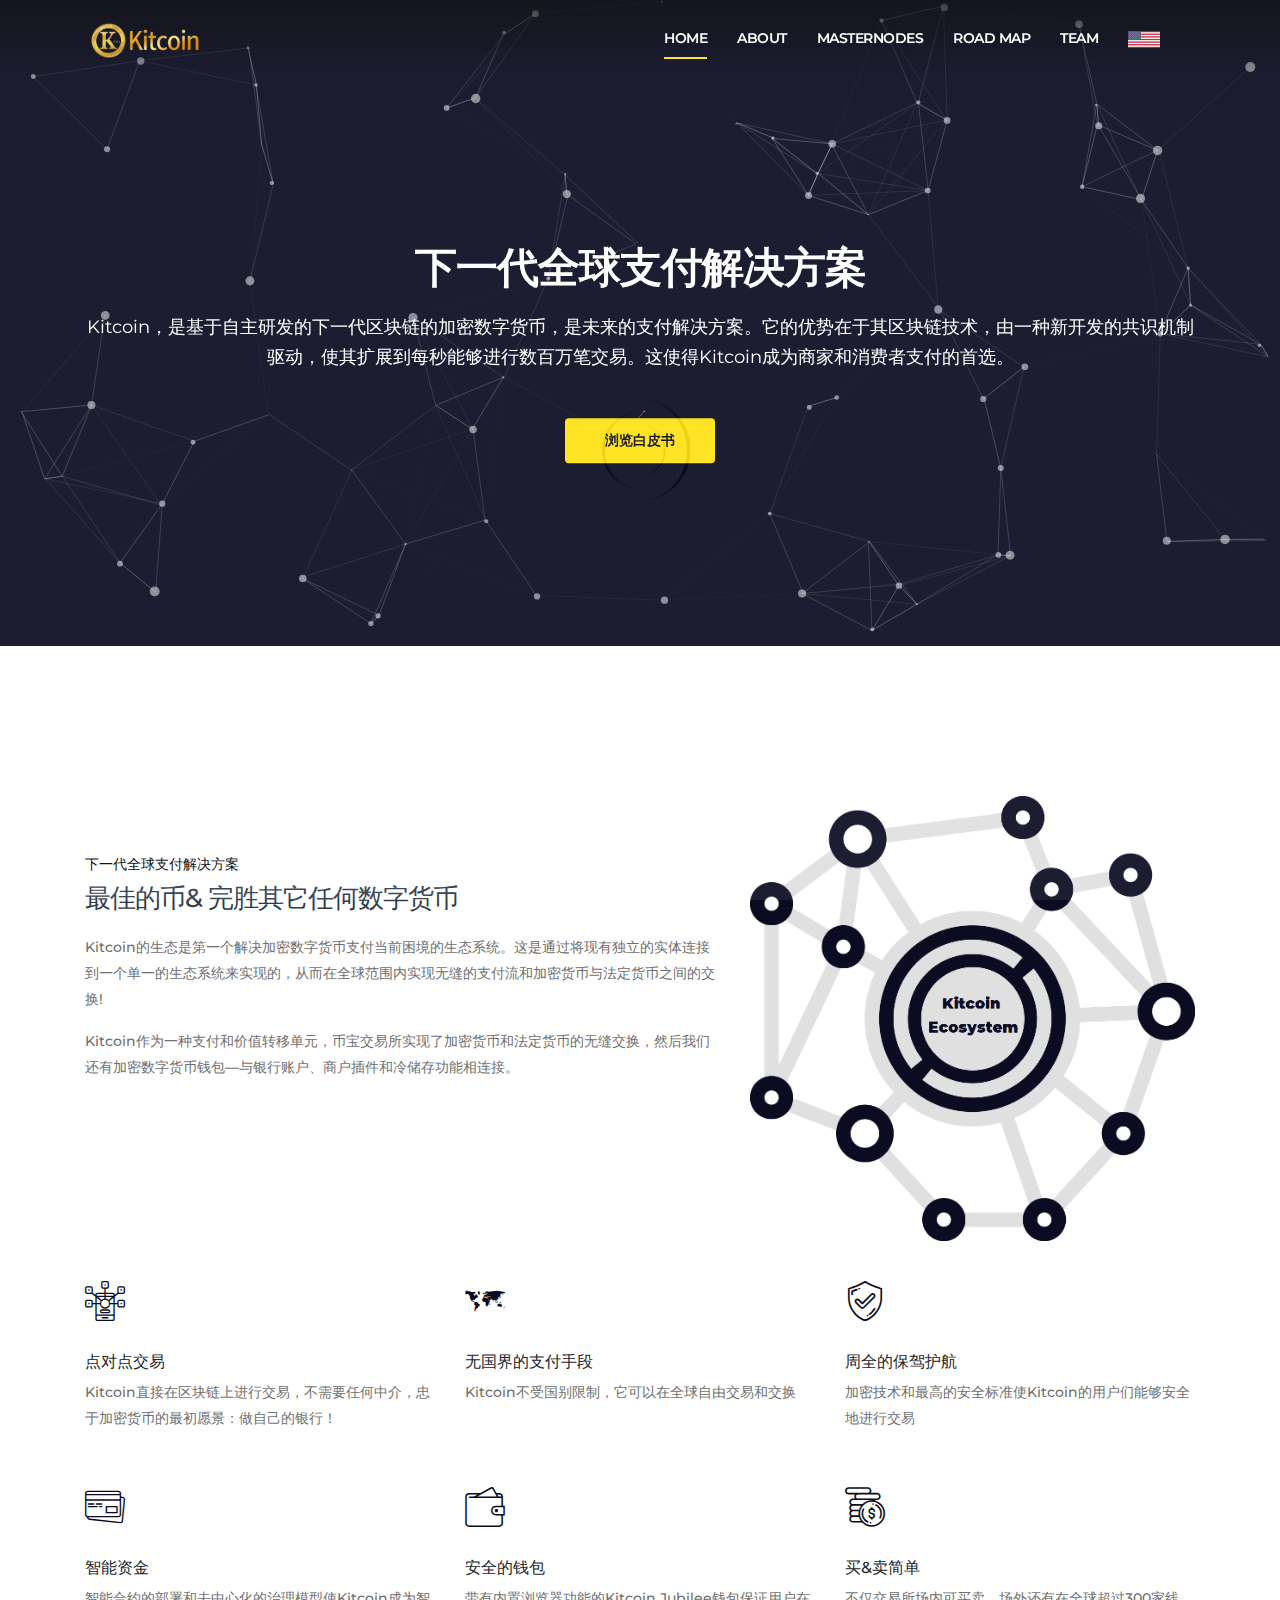
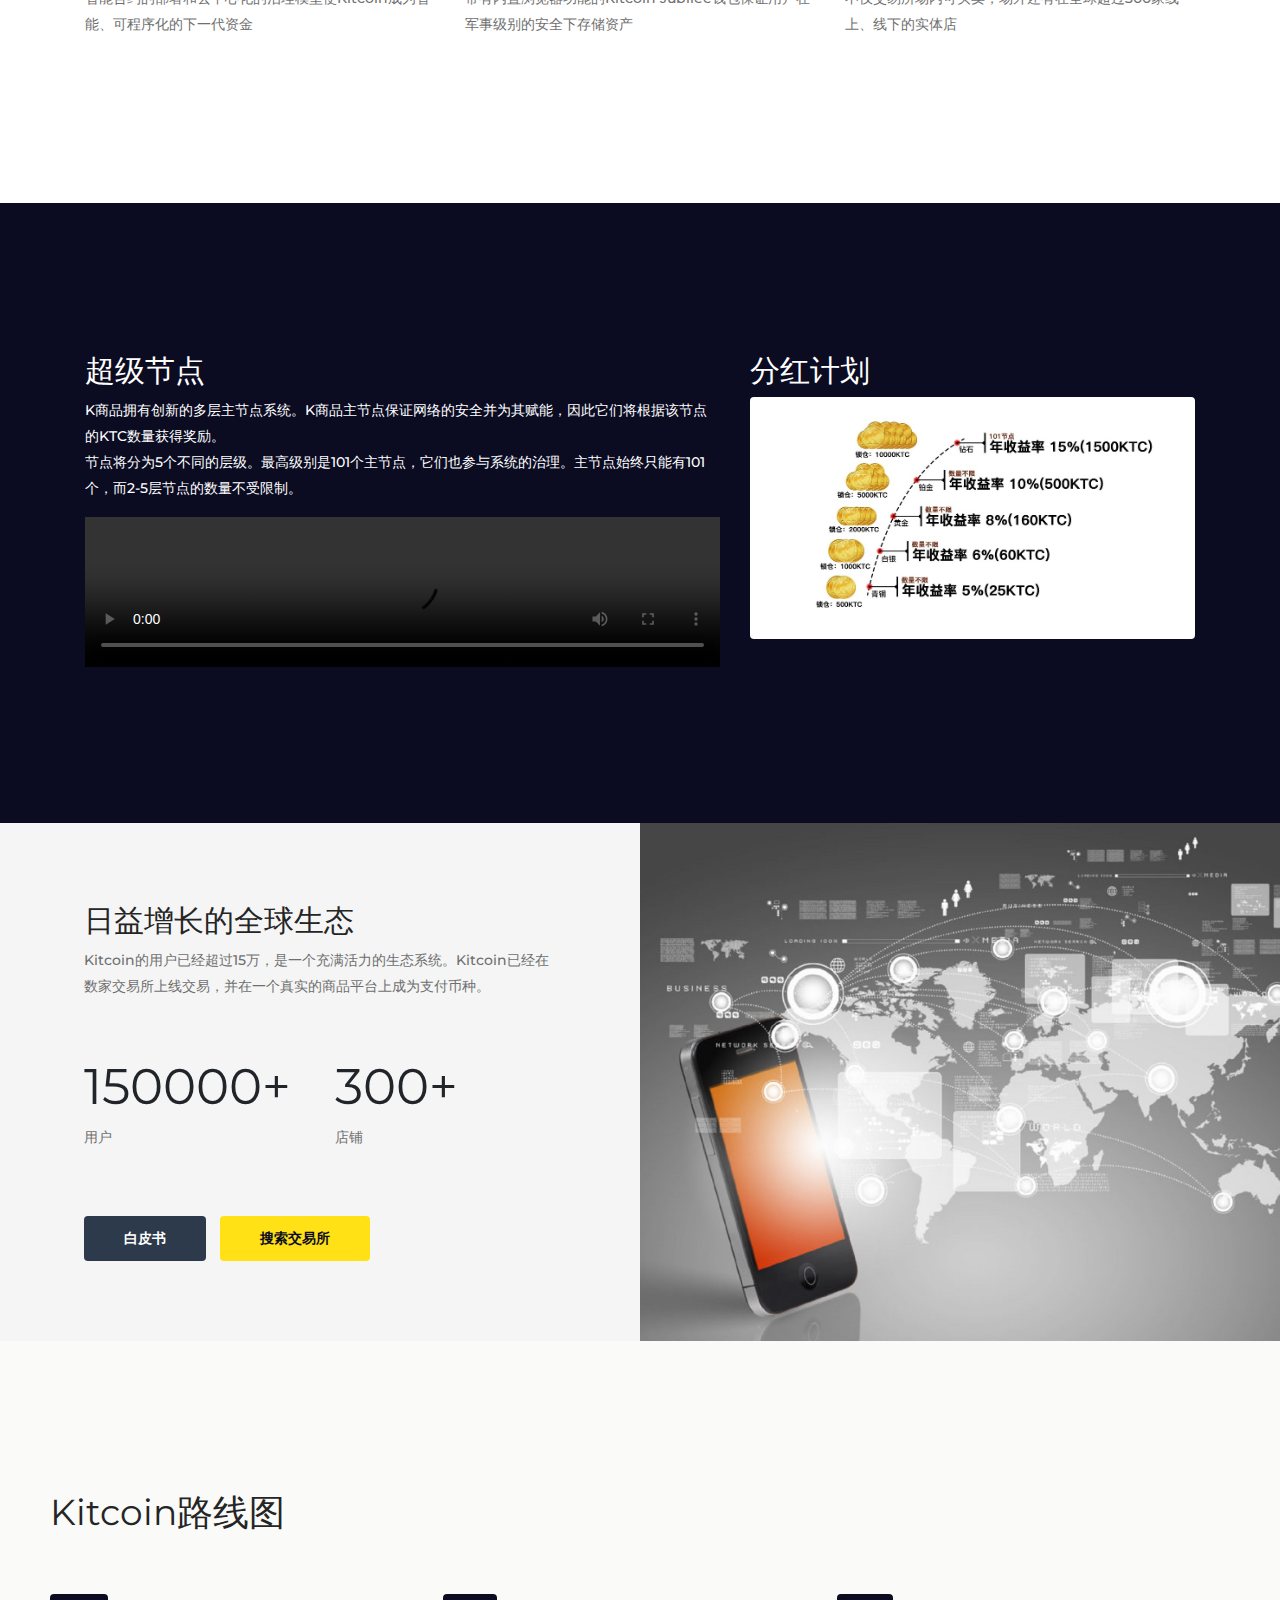
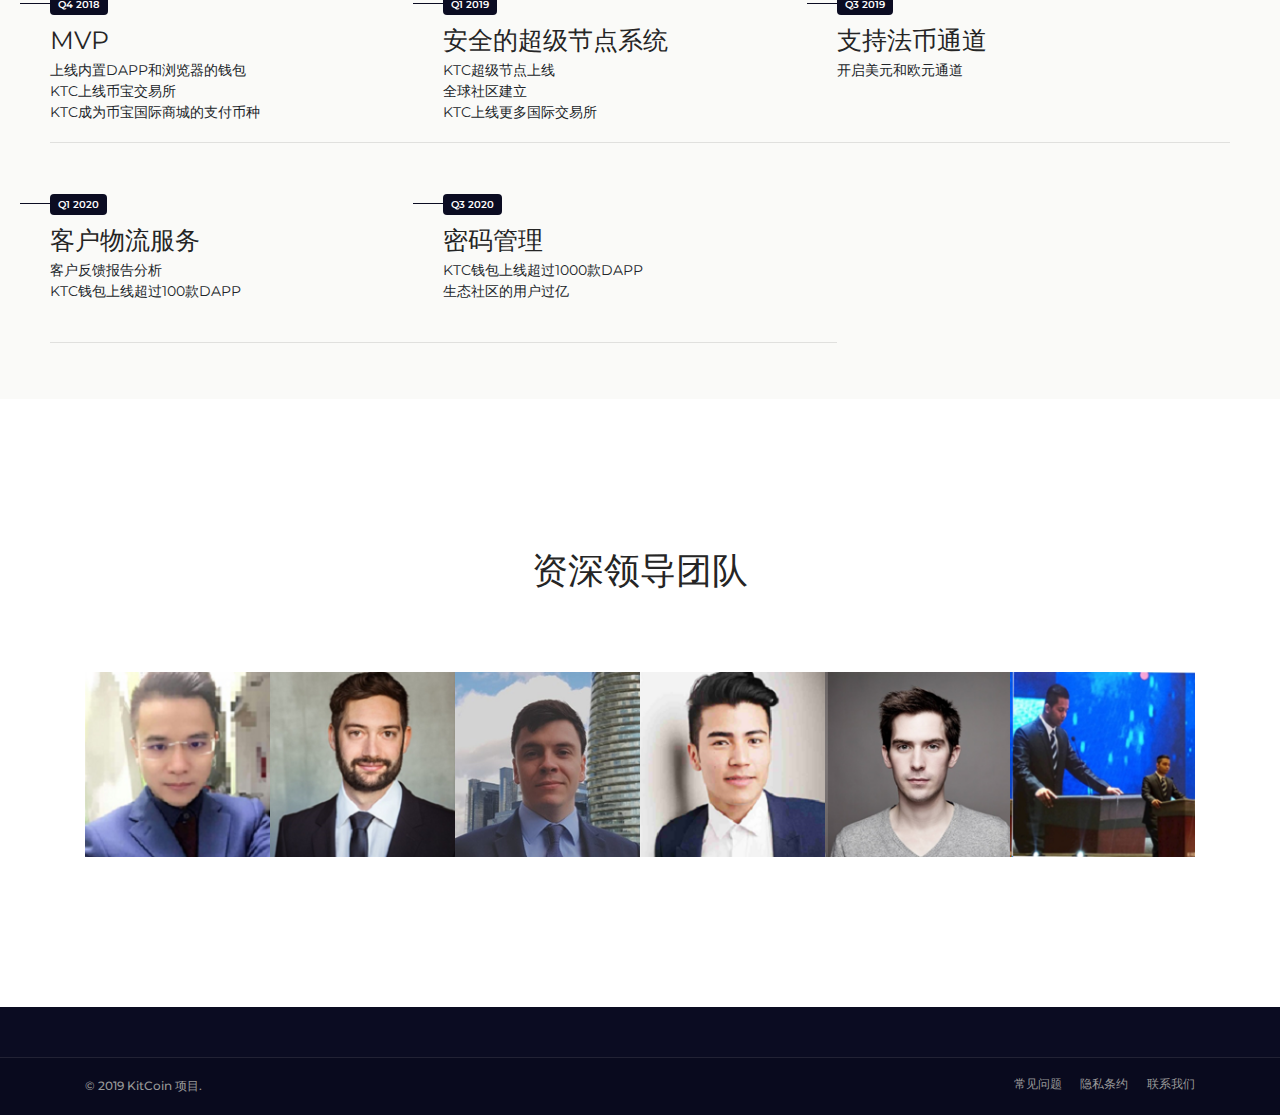
==== index-cn.html @ 28a093d6 "Chinese version" ====
<!DOCTYPE html>
<html lang="en">
<head>
<meta charset="utf-8">
<meta http-equiv="X-UA-Compatible" content="IE=edge">
<meta name="viewport" content="width=device-width, initial-scale=1">
<meta name="description" content="">
<meta name="author" content="M_Adnan">
<title>KitCoin official website</title>

<!-- Bootstrap Core CSS -->
<link href="css/bootstrap.min.css" rel="stylesheet">

<!-- Custom CSS -->
<link href="css/main.css" rel="stylesheet">
<link href="css/style.css" rel="stylesheet">
<link href="css/responsive.css" rel="stylesheet">
<link href="fonts/flaticon.css" rel="stylesheet">
<link href="css/ionicons.min.css" rel="stylesheet">
<link rel="icon" type="image/png" href="favicon.png">
<!-- JavaScripts -->
<script src="js/modernizr.js"></script>

<!-- Online Fonts -->
<link href="https://fonts.googleapis.com/css?family=Merriweather:300,400,700,900|Montserrat:300,400,500,600,700,800" rel="stylesheet">
<link href="https://use.fontawesome.com/releases/v5.0.8/css/all.css" rel="stylesheet">

<!-- HTML5 Shim and Respond.js IE8 support of HTML5 elements and media queries -->
<!-- WARNING: Respond.js doesn't work if you view the page via file:// -->
<!--[if lt IE 9]>
    <script src="https://oss.maxcdn.com/libs/html5shiv/3.7.0/html5shiv.js"></script>
    <script src="https://oss.maxcdn.com/libs/respond.js/1.4.2/respond.min.js"></script>
<![endif]-->

</head>
<body>

<!-- LOADER -->
<div id="loader">
  <div class="position-center-center">
    <div class="ldr"></div>
  </div>
</div>

<!-- Wrap -->
<div id="wrap"> 
  
  <!-- header -->
  <header class="sticky">
    <div class="container"> 
      
      <!-- Logo -->
      <div class="logo"> <a href="index.html"><img class="img-responsive" src="images/logo2.png" alt="" ></a> </div>
      <nav class="navbar ownmenu navbar-expand-lg">
        <button class="navbar-toggler collapsed" type="button" data-toggle="collapse" data-target="#navbarNav" aria-controls="navbarNav" aria-expanded="false" aria-label="Toggle navigation"> <span class="navbar-toggler-icon"></span> </button>
        <div class="collapse navbar-collapse" id="navbarNav">
          <ul class="nav">
            <li class="scroll active"><a href="#hme">Home</a></li>
            <li class="scroll"> <a href="#about">About </a> </li>
            <li class="scroll"> <a href="#masternodes">Masternodes</a> </li>
            <li class="scroll"> <a href="#roadmap">Road Map</a> </li>
            <li class="scroll"> <a href="#team">Team</a> </li>
            <li class="scroll"> <a href="./index.html"><img src="images/usa-flag.png" /></a> </li>
            <!--<li class="scroll"> <a href="#contact">Contact</a> </li>-->
          </ul>
        </div>
      </nav>
    </div>
    <div class="clearfix"></div>
  </header>
  
  <!-- HOME MAIN  -->
  <section class="simple-head" data-stellar-background-ratio="0.5" id="hme"> 
    <!-- Particles -->
    <div id="particles-js"></div>
    <div class="position-center-center">
      <div class="container text-center">
        <h1>下一代全球支付解决方案</h1>
        <p>Kitcoin，是基于自主研发的下一代区块链的加密数字货币，是未来的支付解决方案。它的优势在于其区块链技术，由一种新开发的共识机制驱动，使其扩展到每秒能够进行数百万笔交易。这使得Kitcoin成为商家和消费者支付的首选。</p>
        <!--a href="#." class="btn">Join Us</a--><a target="_blank" href="uploads/kitcoin_ecosystem_whitepaper.pdf" class="btn btn-inverse">浏览白皮书</a> </div>
    </div>
  </section>
  
  <!-- Content -->
  <div id="content"> 
    
    <!-- Why Choose Us -->
    <section class="why-choose padding-top-150 padding-bottom-150" id="about">
      <div class="container"> 
        
        <!-- Why Choose Us  ROW-->
        <div class="row">
          <div class="col-md-7 margin-top-60"> 
            
            <!-- Tittle -->
            <div class="heading margin-bottom-20">
              <h6 class="margin-bottom-10">下一代全球支付解决方案</h6>
              <h4>最佳的币& 完胜其它任何数字货币</h4>
            </div>
            <p>Kitcoin的生态是第一个解决加密数字货币支付当前困境的生态系统。这是通过将现有独立的实体连接到一个单一的生态系统来实现的，从而在全球范围内实现无缝的支付流和加密货币与法定货币之间的交换! </p>
            <p>Kitcoin作为一种支付和价值转移单元，币宝交易所实现了加密货币和法定货币的无缝交换，然后我们还有加密数字货币钱包—与银行账户、商户插件和冷储存功能相连接。</p>              
            <!--<span>How it works</span></a>--> </div>
          
          <!-- Image -->
          <div class="col-md-5 text-right"> <img src="images/chain-img.png" alt="Why Choose Us Image" > </div>
        </div>
        
        <!-- Services ROW -->
        <div class="row"> 
          
          <!-- Services -->
          <div class="col-md-4">
            <div class="ib-icon"> <i class="flaticon-smartphone"></i> </div>
            <div class="ib-info">
              <h4 class="h6">点对点交易</h4>
              <p>Kitcoin直接在区块链上进行交易，不需要任何中介，忠于加密货币的最初愿景：做自己的银行！</p>
            </div>
          </div>
          
          <!-- Services -->
          <div class="col-md-4">
            <div class="ib-icon"> <i class="flaticon-flat-world-map"></i> </div>
            <div class="ib-info">
              <h4 class="h6">无国界的支付手段</h4>
              <p>Kitcoin不受国别限制，它可以在全球自由交易和交换</p>
            </div>
          </div>
          
          <!-- Services -->
          <div class="col-md-4">
            <div class="ib-icon"> <i class="flaticon-secure-shield"></i> </div>
            <div class="ib-info">
              <h4 class="h6">周全的保驾护航</h4>
              <p>加密技术和最高的安全标准使Kitcoin的用户们能够安全地进行交易</p>
            </div>
          </div>
          
          <!-- Services -->
          <div class="col-md-4">
            <div class="ib-icon"> <i class="flaticon-credit-card"></i> </div>
            <div class="ib-info">
              <h4 class="h6">智能资金</h4>
              <p>智能合约的部署和去中心化的治理模型使Kitcoin成为智能、可程序化的下一代资金</p>
            </div>
          </div>
          
          <!-- Services -->
          <div class="col-md-4">
            <div class="ib-icon"> <i class="flaticon-wallet"></i> </div>
            <div class="ib-info">
              <h4 class="h6">安全的钱包</h4>
              <p>带有内置浏览器功能的Kitcoin Jubilee钱包保证用户在军事级别的安全下存储资产</p>
            </div>
          </div>
          
          <!-- Services -->
          <div class="col-md-4">
            <div class="ib-icon"> <i class="flaticon-money"></i> </div>
            <div class="ib-info">
              <h4 class="h6">买&卖简单</h4>
              <p>不仅交易所场内可买卖，场外还有在全球超过300家线上、线下的实体店</p>
            </div>
          </div>
        </div>
      </div>
    </section>
    
    <!-- Token Distribution -->
    <section class="distri drk padding-top-150 padding-bottom-150 " id="masternodes">
      <div class="container">
        <div class="row"> 
          
          <!-- Token  -->
          <div class="col-lg-7">
            <h3>超级节点</h3>
            <p>K商品拥有创新的多层主节点系统。K商品主节点保证网络的安全并为其赋能，因此它们将根据该节点的KTC数量获得奖励。<br>
节点将分为5个不同的层级。最高级别是101个主节点，它们也参与系统的治理。主节点始终只能有101个，而2-5层节点的数量不受限制。
</p>
            <video  controls style="width: 100%; max-height: 100%">
				<source src="uploads/masternode-explainer.mp4" type="video/mp4">
			</video>

            
          </div>
          
          <!-- Total Distribution -->
          <div class="col-lg-5">
			<h3>分红计划</h3>
            <div style="border-radius: 4px; padding: 20px; background-color: white;"> 
              
				<img src="images/masternode-tiers-cn.jpg" />
            </div>
          </div>
        </div>
      </div>
    </section>
    
    <!-- ABOUT -->
    <section class="about light-bg"> 
      <!-- Right Background -->
      <div class="main-page-section half_left_layout">
        <div class="main-half-layout half_right_layout"> </div>
        
        <!-- Left Content -->
        <div class="main-half-layout-container half_right_layout">
          <div class="about-us-con">
            <h3>日益增长的全球生态</h3>
            <p>Kitcoin的用户已经超过15万，是一个充满活力的生态系统。Kitcoin已经在数家交易所上线交易，并在一个真实的商品平台上成为支付币种。 </p>
            <ul class="count-info row">
              <li class="col"> <span class="counter">150000</span><span>+</span>
                <p>用户</p>
              </li>
              <li class="col"> <span class="counter">300</span><span>+</span>
                <p>店铺</p>
              </li>
            </ul>
            <a href="uploads/kitcoin_ecosystem_whitepaper.pdf" target="_blank" class="btn">白皮书</a> <a href="https://bibo.gold/" target="_blank" class="btn btn-inverse">搜索交易所</a> </div>
        </div>
      </div>
    </section>
    
    <!-- Road Map -->
    <section class="road-map padding-top-150 " id="roadmap">
      <div class="container-fluid">
        <h2>Kitcoin路线图</h2>
        
        <!-- Road List -->
        <ul class="edu-list margin-top-50">
          <li> <span>Q4 2018</span>
            <h5>MVP</h5>
            上线内置DAPP和浏览器的钱包<br>
            KTC上线币宝交易所<br>
            KTC成为币宝国际商城的支付币种<br>
          </li>
          <li> <span>Q1 2019</span>
            <h5>安全的超级节点系统</h5>
            KTC超级节点上线<br>
            全球社区建立<br>
            KTC上线更多国际交易所
          </li>
          <li> <span>Q3 2019</span>
            <h5>支持法币通道</h5>
            开启美元和欧元通道<br>
          </li>
          <li> <span>Q1 2020</span>
            <h5>客户物流服务</h5>
            客户反馈报告分析<br>
            KTC钱包上线超过100款DAPP
          </li>
          <li> <span>Q3 2020</span>
            <h5>密码管理</h5>
            KTC钱包上线超过1000款DAPP<br>
            生态社区的用户过亿<br>
          </li>
        </ul>
      </div>
    </section>
    
    <!-- Team Members -->
    <section class="team style-2 padding-top-150 padding-bottom-150" id="team">
      <div class="container">
        <div class="heading text-center">
          <h2>资深领导团队</h2>
        </div>
        <ul class="team-small">
          <li><img  src="images/team/wang.png" alt=""><a class="hover" href="#.">王立清<br>全球CEO</a></li>
          <li><img  src="images/team/martin.png" alt=""><a class="hover" href="#.">Martin Bettzüge<br>首席技术官CTO</a></li>
          <li><img  src="images/team/thomas.png" alt=""><a class="hover" href="#.">Thomas Lampert<br>首席营销官CMO</a></li>
          <li><img  src="images/team/ahmed.png" alt=""><a class="hover" href="#.">Ahmed Kabir<br>首席系统架构师</a></li>
          <li><img  src="images/team/tobias.png" alt=""><a class="hover" href="#.">Tobias Wendt<br>首席开发人员</a></li>
          <li><img  src="images/team/ridoy.png" alt=""><a class="hover" href="#.">M.H. Ridoy<br>业务发展主管</a></li>
        </ul>
      </div>
    </section>
    
    <!-- Join our community -->
    <!--section class="community-sec padding-top-150 padding-bottom-150">
      <div class="container">
        <div class="row">
          <div class="col">
            <div class="sm-intro">
              <h2>Join our community</h2>
              <ul class="socials">
                <li><a href="#."><i class="fab fa-facebook-f"></i></a></li>
                <li><a href="#."><i class="fab fa-twitter"></i></a></li>
                <li><a href="#."><i class="fab fa-github"></i></a></li>
                <li><a href="#."><i class="fab fa-telegram"></i></a></li>
                <li><a href="#."><i class="fab fa-gitter"></i></a></li>
                <li><a href="#."><i class="fab fa-instagram"></i></a></li>
                <li><a href="#."><i class="fab fa-linkedin"></i></a></li>
                <li><a href="#."><i class="fab fa-youtube"></i></a></li>
              </ul>
            </div>
          </div>
          <div class="col">
            <div class="news-letter">
              <h2>Subscribe to our newsletter</h2>
              <form>
                <input type="email" placeholder="Enter your email address" required>
                <button type="submit">SEND</button>
              </form>
            </div>
          </div>
        </div>
      </div>
    </section-->
  </div>
  
  <!-- Footer -->
  <footer id="contact">
    <div class="container">
      <!--div class="parthner">
        <h6>Partnered with Innovative Globally</h6>
        <ul>
          <li><a href="#."><img src="images/c-mg-1.png" alt=""></a></li>
          <li><a href="#."><img src="images/c-mg-2.png" alt=""></a></li>
          <li><a href="#."><img src="images/c-mg-3.png" alt=""></a></li>
          <li><a href="#."><img src="images/c-mg-1.png" alt=""></a></li>
          <li><a href="#."><img src="images/c-mg-2.png" alt=""></a></li>
          <li><a href="#."><img src="images/c-mg-3.png" alt=""></a></li>
          <li><a href="#."><img src="images/c-mg-1.png" alt=""></a></li>
          <li><a href="#."><img src="images/c-mg-2.png" alt=""></a></li>
        </ul>
      </div-->
    </div>
    
    <!-- Rights -->
    <div class="rights">
      <div class="container">
        <div class="row">
          <div class="col-md-6">
            <p>© 2019 KitCoin 项目.</p>
          </div>
          <div class="col-md-6 text-right"> <a href="#.">常见问题 </a> <a href="#.">隐私条约</a> <a href="#.">联系我们</a> </div>
        </div>
      </div>
    </div>
  </footer>
</div>

<!-- GO TO TOP --> 
	<a href="#" class="cd-top"><i class="ion-chevron-up"></i></a> 
<!-- GO TO TOP End --> 

<!-- Script --> 
<script src="js/jquery-1.11.3.min.js"></script> 
<script src="js/bootstrap.min.js"></script> 
<script src="js/particles.min.js"></script> 
<script src="js/jquery.counterup.min.js"></script> 
<script src="js/jquery.sticky.js"></script> 
<script src="js/jquery.magnific-popup.min.js"></script> 
<script src="js/main.js"></script>
</body>
</html>
---- css/main.css ----
/*=======================================================
			Page Loader
========================================================*/
#loader {
	position: fixed;
	top: 0;
	left: 0;
	height: 100%;
	width: 100%;
	background: rgba(255,255,255,1);
	z-index: 100000000;
	opacity: 1;
	overflow: hidden;
	text-align: center;
}
#loader {
	background-color: #fff;
}
.home-slider #loader {
	z-index: 9999;
	background: #fff;
}
div.ldr {
	width: 8vmax;
	height: 8vmax;
	border-right: 4px solid #0b0c22;
	border-radius: 100%;
	-webkit-animation: spinRight 800ms linear infinite;
	animation: spinRight 800ms linear infinite;
}
div.ldr:before, div.ldr:after {
	content: '';
	width: 6vmax;
	height: 6vmax;
	display: block;
	position: absolute;
	top: calc(50% - 3vmax);
	left: calc(50% - 3vmax);
	border-left: 3px solid #0b0c22;
	border-radius: 100%;
	-webkit-animation: spinLeft 800ms linear infinite;
	animation: spinLeft 800ms linear infinite;
}
div.ldr:after {
	width: 4vmax;
	height: 4vmax;
	top: calc(50% - 2vmax);
	left: calc(50% - 2vmax);
	border: 0;
	border-right: 2px solid #0b0c22;
	-webkit-animation: none;
	animation: none;
}
 @-webkit-keyframes spinLeft {
 from {
 -webkit-transform: rotate(0deg);
 transform: rotate(0deg);
}
to {
	-webkit-transform: rotate(720deg);
	transform: rotate(720deg);
}
}
 @keyframes spinLeft {
 from {
 -webkit-transform: rotate(0deg);
 transform: rotate(0deg);
}
to {
	-webkit-transform: rotate(720deg);
	transform: rotate(720deg);
}
}
@-webkit-keyframes spinRight {
 from {
 -webkit-transform: rotate(360deg);
 transform: rotate(360deg);
}
to {
	-webkit-transform: rotate(0deg);
	transform: rotate(0deg);
}
}
@keyframes spinRight {
 from {
 -webkit-transform: rotate(360deg);
 transform: rotate(360deg);
}
to {
	-webkit-transform: rotate(0deg);
	transform: rotate(0deg);
}
}
.hom-slie {
	position: absolute !important;
}
#preloader6 {
	position: relative;
	width: 42px;
	height: 42px;
	animation: preloader_6 5s infinite linear;
}
#preloader6 span {
	width: 20px;
	height: 20px;
	position: absolute;
	background: red;
	display: block;
	animation: preloader_6_span 1s infinite linear;
}
#preloader6 span:nth-child(1) {
	background: #5a65d1;
}
#preloader6 span:nth-child(2) {
	left: 22px;
	background: #5a65d1;
	animation-delay: .2s;
}
#preloader6 span:nth-child(3) {
	top: 22px;
	background: #5a65d1;
	animation-delay: .4s;
}
#preloader6 span:nth-child(4) {
	top: 22px;
	left: 22px;
	background: #5a65d1;
	animation-delay: .6s;
}
@keyframes preloader_6_span {
 0% {
transform:scale(1);
}
 50% {
transform:scale(0.5);
}
 100% {
transform:scale(1);
}
}
.ownmenu {
	padding: 0;
	margin: 0;
	list-style: none;
}
.ownmenu li {
	display: inline-block;
	float: left;
}
.ownmenu a {
	-o-transition: all .3s linear;
	-webkit-transition: all .3s linear;
	-moz-transition: all .3s linear;
	transition: all .3s linear;
	outline: none;
	z-index: 10;
}
.ownmenu li {
}
.ownmenu .nav ul.dropdown, .ownmenu .nav ul.dropdown li ul.dropdown {
	list-style: none;
	margin: 0;
	padding: 0;
	display: none;
	position: absolute;
	z-index: 99;
	padding-left: 0px;
	width: 250px;
	background: none;
	padding: 20px 35px;
}
.ownmenu .nav ul.dropdown li ul.dropdown {
	left: 100%;
	top: inherit;
	background: #272727;
}
header .ownmenu .nav .dropdown-menu .indicator {
	display: block;
	left: 0px;
	margin-left: 0px;
}
.ownmenu .dropdown-menu li {
	clear: both;
	width: 100%;
	text-align: left;
}
.ownmenu .nav .dropdown-menu li a {
	width: 100%;
	padding: 12px 24px 12px;
	display: inline-block;
	float: left;
	clear: both;
	text-decoration: none;
	color: #999;
	box-sizing: border-box;
	-moz-box-sizing: border-box;
	-webkit-box-sizing: border-box;
}
.ownmenu .dropdown-menu li ul.dropdown.left {
	left: auto;
	right: 100%;
}
.ownmenu .indicator {
	position: relative;
	right: 5px;
	font-size: 14px;
	float: right;
	display: none;
}
.ownmenu ul li .indicator {
	font-size: 12px;
	top: 1px;
	left: 10px;
}
.ownmenu > li > .megamenu {
	top: 54px;
}
.ownmenu > li > .megamenu {
	position: absolute;
	display: none;
	background: #fff;
	width: 25%;
	font-size: 12px;
	color: #999;
	z-index: 99;
	padding: 0 0px;
	-webkit-box-sizing: border-box;
	-moz-box-sizing: border-box;
	box-sizing: border-box;
}
.ownmenu li > .megamenu ul {
	margin: 0px;
	float: left;
	padding: 0;
	display: block;
	position: relative;
	width: 100%;
}
.ownmenu li > .megamenu ul li {
	width: 100%;
	padding: 0px;
}
.ownmenu li > .megamenu ul li.title {
	margin: 0 0 8px;
	padding: 0 0 5px;
	font-size: 14px;
	border-bottom: solid 1px #666;
}
.ownmenu li > .megamenu h5 {
	width: 100%;
	margin: 0;
	padding: 0;
}
.ownmenu li > .megamenu a {
	color: #999;
	text-decoration: none;
	font-size: 12px;
	-webkit-transition: color 0.3s linear;
	-moz-transition: color 0.3s linear;
	-o-transition: color 0.3s linear;
	transition: color 0.3s linear;
}
.ownmenu li > .megamenu a:hover {
	color: #dedede;
}
.ownmenu .megamenu img {
	width: 100%;
	-webkit-transition: border 0.3s linear;
	-moz-transition: border 0.3s linear;
	-o-transition: border 0.3s linear;
	transition: border 0.3s linear;
}
.ownmenu > li.fix-sub > .megamenu, .ownmenu > li.fix-sub > .megamenu.half-width, .ownmenu > li.fix-sub > .dropdown {
}
.ownmenu > li > .megamenu.half-width {
	width: 50%;
}
.ownmenu > li > .megamenu.full-width {
	width: 100%;
	left: 0;
	text-align: left;
}
.ownmenu li > .megamenu form {
	width: 100%;
}
.ownmenu li > .megamenu form input[type="text"], .ownmenu li > .megamenu form textarea {
	padding: 5px;
	color: #999;
	background: #444;
	font-size: 14px;
	border: solid 1px transparent;
	outline: none;
	-webkit-box-sizing: border-box;
	-moz-box-sizing: border-box;
	box-sizing: border-box;
	-webkit-transition: border 0.3s linear;
	-moz-transition: border 0.3s linear;
	-o-transition: border 0.3s linear;
	transition: border 0.3s linear;
}
.ownmenu li > .megamenu form input[type="text"]:focus, .ownmenu li > .megamenu form textarea:focus {
	border-color: #e0e0e0;
}
.ownmenu li > .megamenu form input[type="text"] {
	width: 100%;
	margin-top: 10px;
}
.ownmenu li > .megamenu form textarea {
	width: 100%;
	margin-top: 10px;
}
.ownmenu li > .megamenu form input[type="submit"] {
	width: 25%;
	float: right;
	height: 30px;
	margin-top: 10px;
	border: none;
	cursor: pointer;
	background: #444;
	color: #777;
	-webkit-transition: background 0.3s linear;
	-moz-transition: background 0.3s linear;
	-o-transition: background 0.3s linear;
	transition: background 0.3s linear;
}
.ownmenu li > .megamenu form input[type="submit"]:hover {
	background: #e0e0e0;
	color: #555;
}
.megamenu .row {
}
.ownmenu > li.right {
	float: right;
}
.ownmenu > li.right > .megamenu, .ownmenu > li.right > .megamenu.half-width, .ownmenu > li.right > .dropdown {
	right: 0;
}
.ownmenu > li.jsright {
	float: right;
}
.ownmenu > li.jsright.last > .megamenu, .ownmenu > li.jsright.last > .megamenu.half-width, .ownmenu > li.jsright.last > .dropdown {
	right: 0;
}
.ownmenu > li > a > i {
	line-height: 23px !important;
	margin-right: 6px;
	font-size: 18px;
	float: left;
}
.ownmenu > li.showhide {
	display: none;
	width: 100%;
	height: 50px;
	cursor: pointer;
	color: #999;
}
.ownmenu > li.showhide span.title {
	margin: 15px 0 0 25px;
	float: left;
}
.ownmenu > li.showhide span.icon {
	margin: 17px 20px;
	float: right;
}
.ownmenu > li.showhide .icon em {
	margin-bottom: 3px;
	display: block;
	width: 20px;
	height: 2px;
	background: #999;
}
@media (max-width:767px) {
.ownmenu > li {
	display: block;
	width: 100%;
	box-sizing: border-box;
	-moz-box-sizing: border-box;
	-webkit-box-sizing: border-box;
}
.ownmenu > li > a {
	padding: 15px 25px;
}
.ownmenu a {
	width: 100%;
	box-sizing: border-box;
	-moz-box-sizing: border-box;
	-webkit-box-sizing: border-box;
}
.ownmenu ul.dropdown, .ownmenu ul.dropdown li ul.dropdown {
	width: 100% !important;
	left: 0;
	position: static !important;
	border: none;
	box-sizing: border-box;
	-moz-box-sizing: border-box;
	-webkit-box-sizing: border-box;
	float: left;
}
.ownmenu ul.dropdown li {
	border: none;
}
.ownmenu ul.dropdown > li > a {
	padding-left: 40px !important;
}
.ownmenu > li > .megamenu {
	width: 100% !important;
	position: static;
	border-top: none;
}
.ownmenu > li > ul.dropdown > li > ul.dropdown > li > a {
	padding-left: 60px !important;
}
.ownmenu > li > ul.dropdown > li > ul.dropdown > li > ul.dropdown > li > a {
	padding-left: 80px !important;
}
}
.checkbox {
}
.checkbox label {
	display: inline-block;
	vertical-align: middle;
	position: relative;
	padding-left: 25px;
	line-height: 19px;
}
.checkbox label::before {
	content: "";
	display: inline-block;
	position: absolute;
	width: 17px;
	height: 17px;
	left: 0;
	margin-left: -20px;
	border: 1px solid #272727;
	border-radius: 0px;
	background-color: #fff;
	-webkit-transition: border 0.15s ease-in-out, color 0.15s ease-in-out;
	-o-transition: border 0.15s ease-in-out, color 0.15s ease-in-out;
	transition: border 0.15s ease-in-out, color 0.15s ease-in-out;
}
.checkbox label::after {
	display: inline-block;
	position: absolute;
	width: 16px;
	height: 16px;
	left: 0;
	top: 0;
	margin-left: 0px;
	padding-left: 3px;
	padding-top: 1px;
	font-size: 11px;
	color: #555555;
	line-height: 15px;
}
.checkbox input[type="checkbox"], .checkbox input[type="radio"] {
	opacity: 0;
	z-index: 1;
}
.checkbox input[type="checkbox"]:focus + label::before, .checkbox input[type="radio"]:focus + label::before {
	outline: thin dotted;
	outline: 5px auto -webkit-focus-ring-color;
	outline-offset: -2px;
}
.checkbox input[type="checkbox"]:checked + label::after, .checkbox input[type="radio"]:checked + label::after {
	font-family: "FontAwesome";
	content: "\f00c";
}
.checkbox input[type="checkbox"]:disabled + label, .checkbox input[type="radio"]:disabled + label {
	opacity: 0.65;
}
.checkbox input[type="checkbox"]:disabled + label::before, .checkbox input[type="radio"]:disabled + label::before {
	background-color: #eeeeee;
	cursor: not-allowed;
}
.checkbox.checkbox-circle label::before {
	border-radius: 50%;
}
.checkbox.checkbox-inline {
	margin-top: 0;
}
.checkbox-primary input[type="checkbox"]:checked + label::before, .checkbox-primary input[type="radio"]:checked + label::before {
	background-color: #337ab7;
	border-color: #337ab7;
}
.checkbox-primary input[type="checkbox"]:checked + label::after, .checkbox-primary input[type="radio"]:checked + label::after {
	color: #fff;
}
.checkbox-danger input[type="checkbox"]:checked + label::before, .checkbox-danger input[type="radio"]:checked + label::before {
	background-color: #d9534f;
	border-color: #d9534f;
}
.checkbox-danger input[type="checkbox"]:checked + label::after, .checkbox-danger input[type="radio"]:checked + label::after {
	color: #fff;
}
.checkbox-info input[type="checkbox"]:checked + label::before, .checkbox-info input[type="radio"]:checked + label::before {
	background-color: #5bc0de;
	border-color: #5bc0de;
}
.checkbox-info input[type="checkbox"]:checked + label::after, .checkbox-info input[type="radio"]:checked + label::after {
	color: #fff;
}
.checkbox-warning input[type="checkbox"]:checked + label::before, .checkbox-warning input[type="radio"]:checked + label::before {
	background-color: #f0ad4e;
	border-color: #f0ad4e;
}
.checkbox-warning input[type="checkbox"]:checked + label::after, .checkbox-warning input[type="radio"]:checked + label::after {
	color: #fff;
}
.checkbox-success input[type="checkbox"]:checked + label::before, .checkbox-success input[type="radio"]:checked + label::before {
	background-color: #5cb85c;
	border-color: #5cb85c;
}
.checkbox-success input[type="checkbox"]:checked + label::after, .checkbox-success input[type="radio"]:checked + label::after {
	color: #fff;
}
.radio {
	padding-left: 20px;
}
.radio label {
	display: inline-block;
	vertical-align: middle;
	position: relative;
	padding-left: 5px;
}
.radio label::before {
	content: "";
	display: inline-block;
	position: absolute;
	width: 17px;
	height: 17px;
	left: 0;
	margin-left: -20px;
	border: 1px solid #cccccc;
	border-radius: 50%;
	background-color: #fff;
	-webkit-transition: border 0.15s ease-in-out;
	-o-transition: border 0.15s ease-in-out;
	transition: border 0.15s ease-in-out;
}
.radio label::after {
	display: inline-block;
	position: absolute;
	content: " ";
	width: 11px;
	height: 11px;
	left: 3px;
	top: 3px;
	margin-left: -20px;
	border-radius: 50%;
	background-color: #2d3a4b;
	-webkit-transform: scale(0, 0);
	-ms-transform: scale(0, 0);
	-o-transform: scale(0, 0);
	transform: scale(0, 0);
	-webkit-transition: -webkit-transform 0.1s cubic-bezier(0.8, -0.33, 0.2, 1.33);
	-moz-transition: -moz-transform 0.1s cubic-bezier(0.8, -0.33, 0.2, 1.33);
	-o-transition: -o-transform 0.1s cubic-bezier(0.8, -0.33, 0.2, 1.33);
	transition: transform 0.1s cubic-bezier(0.8, -0.33, 0.2, 1.33);
}
.radio input[type="radio"] {
	opacity: 0;
	z-index: 1;
}
.radio input[type="radio"]:focus + label::before {
	outline: thin dotted;
	outline: 5px auto -webkit-focus-ring-color;
	outline-offset: -2px;
}
.radio input[type="radio"]:checked + label::after {
	-webkit-transform: scale(1, 1);
	-ms-transform: scale(1, 1);
	-o-transform: scale(1, 1);
	transform: scale(1, 1);
}
.radio input[type="radio"]:disabled + label {
	opacity: 0.65;
}
.radio input[type="radio"]:disabled + label::before {
	cursor: not-allowed;
}
.radio.radio-inline {
	margin-top: 0;
}
.radio-primary input[type="radio"] + label::after {
	background-color: #337ab7;
}
.radio-primary input[type="radio"]:checked + label::before {
	border-color: #337ab7;
}
.radio-primary input[type="radio"]:checked + label::after {
	background-color: #337ab7;
}
.radio-danger input[type="radio"] + label::after {
	background-color: #d9534f;
}
.radio-danger input[type="radio"]:checked + label::before {
	border-color: #d9534f;
}
.radio-danger input[type="radio"]:checked + label::after {
	background-color: #d9534f;
}
.radio-info input[type="radio"] + label::after {
	background-color: #5bc0de;
}
.radio-info input[type="radio"]:checked + label::before {
	border-color: #5bc0de;
}
.radio-info input[type="radio"]:checked + label::after {
	background-color: #5bc0de;
}
.radio-warning input[type="radio"] + label::after {
	background-color: #f0ad4e;
}
.radio-warning input[type="radio"]:checked + label::before {
	border-color: #f0ad4e;
}
.radio-warning input[type="radio"]:checked + label::after {
	background-color: #f0ad4e;
}
.radio-success input[type="radio"] + label::after {
	background-color: #5cb85c;
}
.radio-success input[type="radio"]:checked + label::before {
	border-color: #5cb85c;
}
.radio-success input[type="radio"]:checked + label::after {
	background-color: #5cb85c;
}
input[type="checkbox"].styled:checked + label:after, input[type="radio"].styled:checked + label:after {
	font-family: 'FontAwesome';
	content: "\f00c";
}
input[type="checkbox"] .styled:checked + label::before, input[type="radio"] .styled:checked + label::before {
	color: #fff;
}
input[type="checkbox"] .styled:checked + label::after, input[type="radio"] .styled:checked + label::after {
	color: #fff;
}
.owl-carousel .animated {
	-webkit-animation-duration: 1000ms;
	animation-duration: 1000ms;
	-webkit-animation-fill-mode: both;
	animation-fill-mode: both;
}
.owl-carousel .owl-animated-in {
	z-index: 0;
}
.owl-carousel .owl-animated-out {
	z-index: 1;
}
.owl-carousel .fadeOut {
	-webkit-animation-name: fadeOut;
	animation-name: fadeOut;
}
@-webkit-keyframes fadeOut {
0% {
opacity:1;
}
100% {
opacity:0;
}
}
@keyframes fadeOut {
0% {
opacity:1;
}
100% {
opacity:0;
}
}
.owl-height {
	-webkit-transition: height 500ms ease-in-out;
	-moz-transition: height 500ms ease-in-out;
	-ms-transition: height 500ms ease-in-out;
	-o-transition: height 500ms ease-in-out;
	transition: height 500ms ease-in-out;
}
.owl-carousel {
	display: none;
	width: 100%;
	-webkit-tap-highlight-color: transparent;
	position: relative;
	z-index: 1;
}
.owl-carousel .owl-stage {
	position: relative;
	-ms-touch-action: pan-Y;
}
.owl-carousel .owl-stage:after {
	content: ".";
	display: block;
	clear: both;
	visibility: hidden;
	line-height: 0;
	height: 0;
}
.owl-carousel .owl-stage-outer {
	position: relative;
	overflow: hidden;
	-webkit-transform: translate3d(0px, 0px, 0px);
}
.owl-carousel .owl-controls .owl-nav .owl-prev, .owl-carousel .owl-controls .owl-nav .owl-next, .owl-carousel .owl-controls .owl-dot {
	cursor: pointer;
	cursor: hand;
	-webkit-user-select: none;
	-khtml-user-select: none;
	-moz-user-select: none;
	-ms-user-select: none;
	user-select: none;
}
.owl-carousel.owl-loaded {
	display: block;
}
.owl-carousel.owl-loading {
	opacity: 0;
	display: block;
}
.owl-carousel.owl-hidden {
	opacity: 0;
}
.owl-carousel .owl-refresh .owl-item {
	display: none;
}
.owl-carousel .owl-item {
	position: relative;
	min-height: 1px;
	float: left;
	-webkit-backface-visibility: hidden;
	-webkit-tap-highlight-color: transparent;
	-webkit-touch-callout: none;
	-webkit-user-select: none;
	-moz-user-select: none;
	-ms-user-select: none;
	user-select: none;
}
.owl-carousel .owl-item img {
	display: block;
	-webkit-transform-style: preserve-3d;
}
.owl-carousel.owl-text-select-on .owl-item {
	-webkit-user-select: auto;
	-moz-user-select: auto;
	-ms-user-select: auto;
	user-select: auto;
}
.owl-carousel .owl-grab {
	cursor: move;
	cursor: -webkit-grab;
	cursor: -o-grab;
	cursor: -ms-grab;
	cursor: grab;
}
.owl-carousel.owl-rtl {
	direction: rtl;
}
.owl-carousel.owl-rtl .owl-item {
	float: right;
}
.no-js .owl-carousel {
	display: block;
}
.owl-carousel .owl-item .owl-lazy {
	opacity: 0;
	-webkit-transition: opacity 400ms ease;
	-moz-transition: opacity 400ms ease;
	-ms-transition: opacity 400ms ease;
	-o-transition: opacity 400ms ease;
	transition: opacity 400ms ease;
}
.owl-carousel .owl-item img {
	transform-style: preserve-3d;
}
.owl-carousel .owl-video-wrapper {
	position: relative;
	height: 100%;
	background: #000;
}
.owl-carousel .owl-video-play-icon {
	position: absolute;
	height: 80px;
	width: 80px;
	left: 50%;
	top: 50%;
	margin-left: -40px;
	margin-top: -40px;
	cursor: pointer;
	z-index: 1;
	-webkit-backface-visibility: hidden;
	-webkit-transition: scale 100ms ease;
	-moz-transition: scale 100ms ease;
	-ms-transition: scale 100ms ease;
	-o-transition: scale 100ms ease;
	transition: scale 100ms ease;
}
.owl-carousel .owl-video-play-icon:hover {
	-webkit-transition: scale(1.3, 1.3);
	-moz-transition: scale(1.3, 1.3);
	-ms-transition: scale(1.3, 1.3);
	-o-transition: scale(1.3, 1.3);
	transition: scale(1.3, 1.3);
}
.owl-carousel .owl-video-playing .owl-video-tn, .owl-carousel .owl-video-playing .owl-video-play-icon {
	display: none;
}
.owl-carousel .owl-video-tn {
	opacity: 0;
	height: 100%;
	background-position: center center;
	background-repeat: no-repeat;
	-webkit-background-size: contain;
	-moz-background-size: contain;
	-o-background-size: contain;
	background-size: contain;
	-webkit-transition: opacity 400ms ease;
	-moz-transition: opacity 400ms ease;
	-ms-transition: opacity 400ms ease;
	-o-transition: opacity 400ms ease;
	transition: opacity 400ms ease;
}
.owl-carousel .owl-video-frame {
	position: relative;
	z-index: 1;
}
/* Magnific Popup CSS */
.mfp-bg {
	top: 0;
	left: 0;
	width: 100%;
	height: 100%;
	z-index: 1042;
	overflow: hidden;
	position: fixed;
	background: #0b0b0b;
	opacity: 0.8;
}
.mfp-wrap {
	top: 0;
	left: 0;
	width: 100%;
	height: 100%;
	z-index: 1043;
	position: fixed;
	outline: none !important;
	-webkit-backface-visibility: hidden;
}
.mfp-container {
	text-align: center;
	position: absolute;
	width: 100%;
	height: 100%;
	left: 0;
	top: 0;
	padding: 0 8px;
	box-sizing: border-box;
}
.mfp-container:before {
	content: '';
	display: inline-block;
	height: 100%;
	vertical-align: middle;
}
.mfp-align-top .mfp-container:before {
	display: none;
}
.mfp-content {
	position: relative;
	display: inline-block;
	vertical-align: middle;
	margin: 0 auto;
	text-align: left;
	z-index: 1045;
}
.mfp-inline-holder .mfp-content, .mfp-ajax-holder .mfp-content {
	width: 100%;
	cursor: auto;
}
.mfp-ajax-cur {
	cursor: progress;
}
.mfp-zoom-out-cur, .mfp-zoom-out-cur .mfp-image-holder .mfp-close {
	cursor: -moz-zoom-out;
	cursor: -webkit-zoom-out;
	cursor: zoom-out;
}
.mfp-zoom {
	cursor: pointer;
	cursor: -webkit-zoom-in;
	cursor: -moz-zoom-in;
	cursor: zoom-in;
}
.mfp-auto-cursor .mfp-content {
	cursor: auto;
}
.mfp-close, .mfp-arrow, .mfp-preloader, .mfp-counter {
	-webkit-user-select: none;
	-moz-user-select: none;
	user-select: none;
}
.mfp-loading.mfp-figure {
	display: none;
}
.mfp-hide {
	display: none !important;
}
.mfp-preloader {
	color: #CCC;
	position: absolute;
	top: 50%;
	width: auto;
	text-align: center;
	margin-top: -0.8em;
	left: 8px;
	right: 8px;
	z-index: 1044;
}
.mfp-preloader a {
	color: #CCC;
}
.mfp-preloader a:hover {
	color: #FFF;
}
.mfp-s-ready .mfp-preloader {
	display: none;
}
.mfp-s-error .mfp-content {
	display: none;
}
button.mfp-close, button.mfp-arrow {
	overflow: visible;
	cursor: pointer;
	background: transparent;
	border: 0;
	-webkit-appearance: none;
	display: block;
	outline: none;
	padding: 0;
	z-index: 1046;
	box-shadow: none;
	touch-action: manipulation;
}
 button::-moz-focus-inner {
 padding: 0;
 border: 0;
}
.mfp-close {
	width: 44px;
	height: 44px;
	line-height: 44px;
	position: absolute;
	right: 0;
	top: 0;
	text-decoration: none;
	text-align: center;
	opacity: 0.65;
	padding: 0 0 18px 10px;
	color: #FFF;
	font-style: normal;
	font-size: 28px;
	font-family: Arial, Baskerville, monospace;
}
.mfp-close:hover,  .mfp-close:focus {
	opacity: 1;
}
.mfp-close:active {
	top: 1px;
}
.mfp-close-btn-in .mfp-close {
	color: #333;
}
.mfp-image-holder .mfp-close, .mfp-iframe-holder .mfp-close {
	color: #FFF;
	right: -6px;
	text-align: right;
	padding-right: 6px;
	width: 100%;
}
.mfp-counter {
	position: absolute;
	top: 0;
	right: 0;
	color: #CCC;
	font-size: 12px;
	line-height: 18px;
	white-space: nowrap;
}
.mfp-arrow {
	position: absolute;
	opacity: 0.65;
	margin: 0;
	top: 50%;
	margin-top: -55px;
	padding: 0;
	width: 90px;
	height: 110px;
	-webkit-tap-highlight-color: transparent;
}
.mfp-arrow:active {
	margin-top: -54px;
}
.mfp-arrow:hover,  .mfp-arrow:focus {
	opacity: 1;
}
.mfp-arrow:before,  .mfp-arrow:after {
	content: '';
	display: block;
	width: 0;
	height: 0;
	position: absolute;
	left: 0;
	top: 0;
	margin-top: 35px;
	margin-left: 35px;
	border: medium inset transparent;
}
.mfp-arrow:after {
	border-top-width: 13px;
	border-bottom-width: 13px;
	top: 8px;
}
.mfp-arrow:before {
	border-top-width: 21px;
	border-bottom-width: 21px;
	opacity: 0.7;
}
.mfp-arrow-left {
	left: 0;
}
.mfp-arrow-left:after {
	border-right: 17px solid #FFF;
	margin-left: 31px;
}
.mfp-arrow-left:before {
	margin-left: 25px;
	border-right: 27px solid #3F3F3F;
}
.mfp-arrow-right {
	right: 0;
}
.mfp-arrow-right:after {
	border-left: 17px solid #FFF;
	margin-left: 39px;
}
.mfp-arrow-right:before {
	border-left: 27px solid #3F3F3F;
}
.mfp-iframe-holder {
	padding-top: 40px;
	padding-bottom: 40px;
}
.mfp-iframe-holder .mfp-content {
	line-height: 0;
	width: 100%;
	max-width: 900px;
}
.mfp-iframe-holder .mfp-close {
	top: -40px;
}
.mfp-iframe-scaler {
	width: 100%;
	height: 0;
	overflow: hidden;
	padding-top: 56.25%;
}
.mfp-iframe-scaler iframe {
	position: absolute;
	display: block;
	top: 0;
	left: 0;
	width: 100%;
	height: 100%;
	box-shadow: 0 0 8px rgba(0, 0, 0, 0.6);
	background: #000;
}
/* Main image in popup */
img.mfp-img {
	width: auto;
	max-width: 100%;
	height: auto;
	display: block;
	line-height: 0;
	box-sizing: border-box;
	padding: 40px 0 40px;
	margin: 0 auto;
}
/* The shadow behind the image */
.mfp-figure {
	line-height: 0;
}
.mfp-figure:after {
	content: '';
	position: absolute;
	left: 0;
	top: 40px;
	bottom: 40px;
	display: block;
	right: 0;
	width: auto;
	height: auto;
	z-index: -1;
	box-shadow: 0 0 8px rgba(0, 0, 0, 0.6);
	background: #444;
}
.mfp-figure small {
	color: #BDBDBD;
	display: block;
	font-size: 12px;
	line-height: 14px;
}
.mfp-figure figure {
	margin: 0;
}
.mfp-bottom-bar {
	margin-top: -36px;
	position: absolute;
	top: 100%;
	left: 0;
	width: 100%;
	cursor: auto;
}
.mfp-title {
	text-align: left;
	line-height: 18px;
	color: #F3F3F3;
	word-wrap: break-word;
	padding-right: 36px;
}
.mfp-image-holder .mfp-content {
	max-width: 100%;
}
.mfp-gallery .mfp-image-holder .mfp-figure {
	cursor: pointer;
}
 @media screen and (max-width: 800px) and (orientation: landscape), screen and (max-height: 300px) {
/**
       * Remove all paddings around the image on small screen
       */
.mfp-img-mobile .mfp-image-holder {
	padding-left: 0;
	padding-right: 0;
}
.mfp-img-mobile img.mfp-img {
	padding: 0;
}
.mfp-img-mobile .mfp-figure:after {
	top: 0;
	bottom: 0;
}
.mfp-img-mobile .mfp-figure small {
	display: inline;
	margin-left: 5px;
}
.mfp-img-mobile .mfp-bottom-bar {
	background: rgba(0, 0, 0, 0.6);
	bottom: 0;
	margin: 0;
	top: auto;
	padding: 3px 5px;
	position: fixed;
	box-sizing: border-box;
}
.mfp-img-mobile .mfp-bottom-bar:empty {
	padding: 0;
}
.mfp-img-mobile .mfp-counter {
	right: 5px;
	top: 3px;
}
.mfp-img-mobile .mfp-close {
	top: 0;
	right: 0;
	width: 35px;
	height: 35px;
	line-height: 35px;
	background: rgba(0, 0, 0, 0.6);
	position: fixed;
	text-align: center;
	padding: 0;
}
}
 @media all and (max-width: 900px) {
.mfp-arrow {
	-webkit-transform: scale(0.75);
	transform: scale(0.75);
}
.mfp-arrow-left {
	-webkit-transform-origin: 0;
	transform-origin: 0;
}
.mfp-arrow-right {
	-webkit-transform-origin: 100%;
	transform-origin: 100%;
}
.mfp-container {
	padding-left: 6px;
	padding-right: 6px;
}
}
/**
 * Fade-zoom animation for first dialog
 */

/* start state */
.my-mfp-zoom-in .zoom-anim-dialog {
	opacity: 0;

	-webkit-transition: all 0.2s ease-in-out; 
	-moz-transition: all 0.2s ease-in-out; 
	-o-transition: all 0.2s ease-in-out; 
	transition: all 0.2s ease-in-out; 



	-webkit-transform: scale(0.8); 
	-moz-transform: scale(0.8); 
	-ms-transform: scale(0.8); 
	-o-transform: scale(0.8); 
	transform: scale(0.8); 
}

/* animate in */
.my-mfp-zoom-in.mfp-ready .zoom-anim-dialog {
	opacity: 1;

	-webkit-transform: scale(1); 
	-moz-transform: scale(1); 
	-ms-transform: scale(1); 
	-o-transform: scale(1); 
	transform: scale(1); 
}

/* animate out */
.my-mfp-zoom-in.mfp-removing .zoom-anim-dialog {
	-webkit-transform: scale(0.8); 
	-moz-transform: scale(0.8); 
	-ms-transform: scale(0.8); 
	-o-transform: scale(0.8); 
	transform: scale(0.8); 

	opacity: 0;
}

/* Dark overlay, start state */
.my-mfp-zoom-in.mfp-bg {
	opacity: 0;
	-webkit-transition: opacity 0.3s ease-out; 
	-moz-transition: opacity 0.3s ease-out; 
	-o-transition: opacity 0.3s ease-out; 
	transition: opacity 0.3s ease-out;
}
/* animate in */
.my-mfp-zoom-in.mfp-ready.mfp-bg {
	opacity: 0.8;
}
/* animate out */
.my-mfp-zoom-in.mfp-removing.mfp-bg {
	opacity: 0;
}



/**
 * Fade-move animation for second dialog
 */

/* at start */
.my-mfp-slide-bottom .zoom-anim-dialog {
	opacity: 0;
	-webkit-transition: all 0.2s ease-out;
	-moz-transition: all 0.2s ease-out;
	-o-transition: all 0.2s ease-out;
	transition: all 0.2s ease-out;

	-webkit-transform: translateY(-20px) perspective( 600px ) rotateX( 10deg );
	-moz-transform: translateY(-20px) perspective( 600px ) rotateX( 10deg );
	-ms-transform: translateY(-20px) perspective( 600px ) rotateX( 10deg );
	-o-transform: translateY(-20px) perspective( 600px ) rotateX( 10deg );
	transform: translateY(-20px) perspective( 600px ) rotateX( 10deg );

}

/* animate in */
.my-mfp-slide-bottom.mfp-ready .zoom-anim-dialog {
	opacity: 1;
	-webkit-transform: translateY(0) perspective( 600px ) rotateX( 0 ); 
	-moz-transform: translateY(0) perspective( 600px ) rotateX( 0 ); 
	-ms-transform: translateY(0) perspective( 600px ) rotateX( 0 ); 
	-o-transform: translateY(0) perspective( 600px ) rotateX( 0 ); 
	transform: translateY(0) perspective( 600px ) rotateX( 0 ); 
}

/* animate out */
.my-mfp-slide-bottom.mfp-removing .zoom-anim-dialog {
	opacity: 0;

	-webkit-transform: translateY(-10px) perspective( 600px ) rotateX( 10deg ); 
	-moz-transform: translateY(-10px) perspective( 600px ) rotateX( 10deg ); 
	-ms-transform: translateY(-10px) perspective( 600px ) rotateX( 10deg ); 
	-o-transform: translateY(-10px) perspective( 600px ) rotateX( 10deg ); 
	transform: translateY(-10px) perspective( 600px ) rotateX( 10deg ); 
}

/* Dark overlay, start state */
.my-mfp-slide-bottom.mfp-bg {
	opacity: 0;

	-webkit-transition: opacity 0.3s ease-out; 
	-moz-transition: opacity 0.3s ease-out; 
	-o-transition: opacity 0.3s ease-out; 
	transition: opacity 0.3s ease-out;
}
/* animate in */
.my-mfp-slide-bottom.mfp-ready.mfp-bg {
	opacity: 0.8;
}
/* animate out */
.my-mfp-slide-bottom.mfp-removing.mfp-bg {
	opacity: 0;
}
/**
 * Simple fade transition,
 */
.mfp-fade.mfp-bg {
	opacity: 0;
	-webkit-transition: all 0.15s ease-out; 
	-moz-transition: all 0.15s ease-out; 
	transition: all 0.15s ease-out;
}
.mfp-fade.mfp-bg.mfp-ready {
	opacity: 0.8;
}
.mfp-fade.mfp-bg.mfp-removing {
	opacity: 0;
}

.mfp-fade.mfp-wrap .mfp-content {
	opacity: 0;
	-webkit-transition: all 0.15s ease-out; 
	-moz-transition: all 0.15s ease-out; 
	transition: all 0.15s ease-out;
}
.mfp-fade.mfp-wrap.mfp-ready .mfp-content {
	opacity: 1;
}
.mfp-fade.mfp-wrap.mfp-removing .mfp-content {
	opacity: 0;
}
.no-margin {
	margin: 0 !important;
}
.no-margin-top {
	margin-top: 0 !important;
}
.no-margin-right {
	margin-right: 0 !important;
}
.no-margin-bottom {
	margin-bottom: 0 !important;
}
.no-margin-left {
	margin-left: 0 !important;
}
.no-padding {
	padding: 0 !important;
}
.no-padding-top {
	padding-top: 0 !important;
}
.no-padding-right {
	padding-right: 0 !important;
}
.no-padding-bottom {
	padding-bottom: 0 !important;
}
.no-padding-left {
	padding-left: 0 !important;
}
.margin-0 {
	margin: 0px !important;
}
.margin-left-0 {
	margin-left: 0px !important;
}
.margin-right-0 {
	margin-right: 0px !important;
}
.margin-top-0 {
	margin-top: 0px !important;
}
.margin-bottom-0 {
	margin-bottom: 0px !important;
}
.padding-0 {
	padding: 0px !important;
}
.padding-left-0 {
	padding-left: 0px !important;
}
.padding-right-0 {
	padding-right: 0px !important;
}
.padding-top-0 {
	padding-top: 0px !important;
}
.padding-bottom-0 {
	padding-bottom: 0px !important;
}
.margin-1 {
	margin: 1px !important;
}
.margin-left-1 {
	margin-left: 1px !important;
}
.margin-right-1 {
	margin-right: 1px !important;
}
.margin-top-1 {
	margin-top: 1px !important;
}
.margin-bottom-1 {
	margin-bottom: 1px !important;
}
.padding-1 {
	padding: 1px !important;
}
.padding-left-1 {
	padding-left: 1px !important;
}
.padding-right-1 {
	padding-right: 1px !important;
}
.padding-top-1 {
	padding-top: 1px !important;
}
.padding-bottom-1 {
	padding-bottom: 1px !important;
}
.margin-2 {
	margin: 2px !important;
}
.margin-left-2 {
	margin-left: 2px !important;
}
.margin-right-2 {
	margin-right: 2px !important;
}
.margin-top-2 {
	margin-top: 2px !important;
}
.margin-bottom-2 {
	margin-bottom: 2px !important;
}
.padding-2 {
	padding: 2px !important;
}
.padding-left-2 {
	padding-left: 2px !important;
}
.padding-right-2 {
	padding-right: 2px !important;
}
.padding-top-2 {
	padding-top: 2px !important;
}
.padding-bottom-2 {
	padding-bottom: 2px !important;
}
.margin-3 {
	margin: 3px !important;
}
.margin-left-3 {
	margin-left: 3px !important;
}
.margin-right-3 {
	margin-right: 3px !important;
}
.margin-top-3 {
	margin-top: 3px !important;
}
.margin-bottom-3 {
	margin-bottom: 3px !important;
}
.padding-3 {
	padding: 3px !important;
}
.padding-left-3 {
	padding-left: 3px !important;
}
.padding-right-3 {
	padding-right: 3px !important;
}
.padding-top-3 {
	padding-top: 3px !important;
}
.padding-bottom-3 {
	padding-bottom: 3px !important;
}
.margin-4 {
	margin: 4px !important;
}
.margin-left-4 {
	margin-left: 4px !important;
}
.margin-right-4 {
	margin-right: 4px !important;
}
.margin-top-4 {
	margin-top: 4px !important;
}
.margin-bottom-4 {
	margin-bottom: 4px !important;
}
.padding-4 {
	padding: 4px !important;
}
.padding-left-4 {
	padding-left: 4px !important;
}
.padding-right-4 {
	padding-right: 4px !important;
}
.padding-top-4 {
	padding-top: 4px !important;
}
.padding-bottom-4 {
	padding-bottom: 4px !important;
}
.margin-5 {
	margin: 5px !important;
}
.margin-left-5 {
	margin-left: 5px !important;
}
.margin-right-5 {
	margin-right: 5px !important;
}
.margin-top-5 {
	margin-top: 5px !important;
}
.margin-bottom-5 {
	margin-bottom: 5px !important;
}
.padding-5 {
	padding: 5px !important;
}
.padding-left-5 {
	padding-left: 5px !important;
}
.padding-right-5 {
	padding-right: 5px !important;
}
.padding-top-5 {
	padding-top: 5px !important;
}
.padding-bottom-5 {
	padding-bottom: 5px !important;
}
.margin-6 {
	margin: 6px !important;
}
.margin-left-6 {
	margin-left: 6px !important;
}
.margin-right-6 {
	margin-right: 6px !important;
}
.margin-top-6 {
	margin-top: 6px !important;
}
.margin-bottom-6 {
	margin-bottom: 6px !important;
}
.padding-6 {
	padding: 6px !important;
}
.padding-left-6 {
	padding-left: 6px !important;
}
.padding-right-6 {
	padding-right: 6px !important;
}
.padding-top-6 {
	padding-top: 6px !important;
}
.padding-bottom-6 {
	padding-bottom: 6px !important;
}
.margin-7 {
	margin: 7px !important;
}
.margin-left-7 {
	margin-left: 7px !important;
}
.margin-right-7 {
	margin-right: 7px !important;
}
.margin-top-7 {
	margin-top: 7px !important;
}
.margin-bottom-7 {
	margin-bottom: 7px !important;
}
.padding-7 {
	padding: 7px !important;
}
.padding-left-7 {
	padding-left: 7px !important;
}
.padding-right-7 {
	padding-right: 7px !important;
}
.padding-top-7 {
	padding-top: 7px !important;
}
.padding-bottom-7 {
	padding-bottom: 7px !important;
}
.margin-8 {
	margin: 8px !important;
}
.margin-left-8 {
	margin-left: 8px !important;
}
.margin-right-8 {
	margin-right: 8px !important;
}
.margin-top-8 {
	margin-top: 8px !important;
}
.margin-bottom-8 {
	margin-bottom: 8px !important;
}
.padding-8 {
	padding: 8px !important;
}
.padding-left-8 {
	padding-left: 8px !important;
}
.padding-right-8 {
	padding-right: 8px !important;
}
.padding-top-8 {
	padding-top: 8px !important;
}
.padding-bottom-8 {
	padding-bottom: 8px !important;
}
.margin-9 {
	margin: 9px !important;
}
.margin-left-9 {
	margin-left: 9px !important;
}
.margin-right-9 {
	margin-right: 9px !important;
}
.margin-top-9 {
	margin-top: 9px !important;
}
.margin-bottom-9 {
	margin-bottom: 9px !important;
}
.padding-9 {
	padding: 9px !important;
}
.padding-left-9 {
	padding-left: 9px !important;
}
.padding-right-9 {
	padding-right: 9px !important;
}
.padding-top-9 {
	padding-top: 9px !important;
}
.padding-bottom-9 {
	padding-bottom: 9px !important;
}
.margin-10 {
	margin: 10px !important;
}
.margin-left-10 {
	margin-left: 10px !important;
}
.margin-right-10 {
	margin-right: 10px !important;
}
.margin-top-10 {
	margin-top: 10px !important;
}
.margin-bottom-10 {
	margin-bottom: 10px !important;
}
.padding-10 {
	padding: 10px !important;
}
.padding-left-10 {
	padding-left: 10px !important;
}
.padding-right-10 {
	padding-right: 10px !important;
}
.padding-top-10 {
	padding-top: 10px !important;
}
.padding-bottom-10 {
	padding-bottom: 10px !important;
}
.margin-11 {
	margin: 11px !important;
}
.margin-left-11 {
	margin-left: 11px !important;
}
.margin-right-11 {
	margin-right: 11px !important;
}
.margin-top-11 {
	margin-top: 11px !important;
}
.margin-bottom-11 {
	margin-bottom: 11px !important;
}
.padding-11 {
	padding: 11px !important;
}
.padding-left-11 {
	padding-left: 11px !important;
}
.padding-right-11 {
	padding-right: 11px !important;
}
.padding-top-11 {
	padding-top: 11px !important;
}
.padding-bottom-11 {
	padding-bottom: 11px !important;
}
.margin-12 {
	margin: 12px !important;
}
.margin-left-12 {
	margin-left: 12px !important;
}
.margin-right-12 {
	margin-right: 12px !important;
}
.margin-top-12 {
	margin-top: 12px !important;
}
.margin-bottom-12 {
	margin-bottom: 12px !important;
}
.padding-12 {
	padding: 12px !important;
}
.padding-left-12 {
	padding-left: 12px !important;
}
.padding-right-12 {
	padding-right: 12px !important;
}
.padding-top-12 {
	padding-top: 12px !important;
}
.padding-bottom-12 {
	padding-bottom: 12px !important;
}
.margin-13 {
	margin: 13px !important;
}
.margin-left-13 {
	margin-left: 13px !important;
}
.margin-right-13 {
	margin-right: 13px !important;
}
.margin-top-13 {
	margin-top: 13px !important;
}
.margin-bottom-13 {
	margin-bottom: 13px !important;
}
.padding-13 {
	padding: 13px !important;
}
.padding-left-13 {
	padding-left: 13px !important;
}
.padding-right-13 {
	padding-right: 13px !important;
}
.padding-top-13 {
	padding-top: 13px !important;
}
.padding-bottom-13 {
	padding-bottom: 13px !important;
}
.margin-14 {
	margin: 14px !important;
}
.margin-left-14 {
	margin-left: 14px !important;
}
.margin-right-14 {
	margin-right: 14px !important;
}
.margin-top-14 {
	margin-top: 14px !important;
}
.margin-bottom-14 {
	margin-bottom: 14px !important;
}
.padding-14 {
	padding: 14px !important;
}
.padding-left-14 {
	padding-left: 14px !important;
}
.padding-right-14 {
	padding-right: 14px !important;
}
.padding-top-14 {
	padding-top: 14px !important;
}
.padding-bottom-14 {
	padding-bottom: 14px !important;
}
.margin-15 {
	margin: 15px !important;
}
.margin-left-15 {
	margin-left: 15px !important;
}
.margin-right-15 {
	margin-right: 15px !important;
}
.margin-top-15 {
	margin-top: 15px !important;
}
.margin-bottom-15 {
	margin-bottom: 15px !important;
}
.padding-15 {
	padding: 15px !important;
}
.padding-left-15 {
	padding-left: 15px !important;
}
.padding-right-15 {
	padding-right: 15px !important;
}
.padding-top-15 {
	padding-top: 15px !important;
}
.padding-bottom-15 {
	padding-bottom: 15px !important;
}
.margin-16 {
	margin: 16px !important;
}
.margin-left-16 {
	margin-left: 16px !important;
}
.margin-right-16 {
	margin-right: 16px !important;
}
.margin-top-16 {
	margin-top: 16px !important;
}
.margin-bottom-16 {
	margin-bottom: 16px !important;
}
.padding-16 {
	padding: 16px !important;
}
.padding-left-16 {
	padding-left: 16px !important;
}
.padding-right-16 {
	padding-right: 16px !important;
}
.padding-top-16 {
	padding-top: 16px !important;
}
.padding-bottom-16 {
	padding-bottom: 16px !important;
}
.margin-17 {
	margin: 17px !important;
}
.margin-left-17 {
	margin-left: 17px !important;
}
.margin-right-17 {
	margin-right: 17px !important;
}
.margin-top-17 {
	margin-top: 17px !important;
}
.margin-bottom-17 {
	margin-bottom: 17px !important;
}
.padding-17 {
	padding: 17px !important;
}
.padding-left-17 {
	padding-left: 17px !important;
}
.padding-right-17 {
	padding-right: 17px !important;
}
.padding-top-17 {
	padding-top: 17px !important;
}
.padding-bottom-17 {
	padding-bottom: 17px !important;
}
.margin-18 {
	margin: 18px !important;
}
.margin-left-18 {
	margin-left: 18px !important;
}
.margin-right-18 {
	margin-right: 18px !important;
}
.margin-top-18 {
	margin-top: 18px !important;
}
.margin-bottom-18 {
	margin-bottom: 18px !important;
}
.padding-18 {
	padding: 18px !important;
}
.padding-left-18 {
	padding-left: 18px !important;
}
.padding-right-18 {
	padding-right: 18px !important;
}
.padding-top-18 {
	padding-top: 18px !important;
}
.padding-bottom-18 {
	padding-bottom: 18px !important;
}
.margin-19 {
	margin: 19px !important;
}
.margin-left-19 {
	margin-left: 19px !important;
}
.margin-right-19 {
	margin-right: 19px !important;
}
.margin-top-19 {
	margin-top: 19px !important;
}
.margin-bottom-19 {
	margin-bottom: 19px !important;
}
.padding-19 {
	padding: 19px !important;
}
.padding-left-19 {
	padding-left: 19px !important;
}
.padding-right-19 {
	padding-right: 19px !important;
}
.padding-top-19 {
	padding-top: 19px !important;
}
.padding-bottom-19 {
	padding-bottom: 19px !important;
}
.margin-20 {
	margin: 20px !important;
}
.margin-left-20 {
	margin-left: 20px !important;
}
.margin-right-20 {
	margin-right: 20px !important;
}
.margin-top-20 {
	margin-top: 20px !important;
}
.margin-bottom-20 {
	margin-bottom: 20px !important;
}
.padding-20 {
	padding: 20px !important;
}
.padding-left-20 {
	padding-left: 20px !important;
}
.padding-right-20 {
	padding-right: 20px !important;
}
.padding-top-20 {
	padding-top: 20px !important;
}
.padding-bottom-20 {
	padding-bottom: 20px !important;
}
.margin-21 {
	margin: 21px !important;
}
.margin-left-21 {
	margin-left: 21px !important;
}
.margin-right-21 {
	margin-right: 21px !important;
}
.margin-top-21 {
	margin-top: 21px !important;
}
.margin-bottom-21 {
	margin-bottom: 21px !important;
}
.padding-21 {
	padding: 21px !important;
}
.padding-left-21 {
	padding-left: 21px !important;
}
.padding-right-21 {
	padding-right: 21px !important;
}
.padding-top-21 {
	padding-top: 21px !important;
}
.padding-bottom-21 {
	padding-bottom: 21px !important;
}
.margin-22 {
	margin: 22px !important;
}
.margin-left-22 {
	margin-left: 22px !important;
}
.margin-right-22 {
	margin-right: 22px !important;
}
.margin-top-22 {
	margin-top: 22px !important;
}
.margin-bottom-22 {
	margin-bottom: 22px !important;
}
.padding-22 {
	padding: 22px !important;
}
.padding-left-22 {
	padding-left: 22px !important;
}
.padding-right-22 {
	padding-right: 22px !important;
}
.padding-top-22 {
	padding-top: 22px !important;
}
.padding-bottom-22 {
	padding-bottom: 22px !important;
}
.margin-23 {
	margin: 23px !important;
}
.margin-left-23 {
	margin-left: 23px !important;
}
.margin-right-23 {
	margin-right: 23px !important;
}
.margin-top-23 {
	margin-top: 23px !important;
}
.margin-bottom-23 {
	margin-bottom: 23px !important;
}
.padding-23 {
	padding: 23px !important;
}
.padding-left-23 {
	padding-left: 23px !important;
}
.padding-right-23 {
	padding-right: 23px !important;
}
.padding-top-23 {
	padding-top: 23px !important;
}
.padding-bottom-23 {
	padding-bottom: 23px !important;
}
.margin-24 {
	margin: 24px !important;
}
.margin-left-24 {
	margin-left: 24px !important;
}
.margin-right-24 {
	margin-right: 24px !important;
}
.margin-top-24 {
	margin-top: 24px !important;
}
.margin-bottom-24 {
	margin-bottom: 24px !important;
}
.padding-24 {
	padding: 24px !important;
}
.padding-left-24 {
	padding-left: 24px !important;
}
.padding-right-24 {
	padding-right: 24px !important;
}
.padding-top-24 {
	padding-top: 24px !important;
}
.padding-bottom-24 {
	padding-bottom: 24px !important;
}
.margin-25 {
	margin: 25px !important;
}
.margin-left-25 {
	margin-left: 25px !important;
}
.margin-right-25 {
	margin-right: 25px !important;
}
.margin-top-25 {
	margin-top: 25px !important;
}
.margin-bottom-25 {
	margin-bottom: 25px !important;
}
.padding-25 {
	padding: 25px !important;
}
.padding-left-25 {
	padding-left: 25px !important;
}
.padding-right-25 {
	padding-right: 25px !important;
}
.padding-top-25 {
	padding-top: 25px !important;
}
.padding-bottom-25 {
	padding-bottom: 25px !important;
}
.margin-26 {
	margin: 26px !important;
}
.margin-left-26 {
	margin-left: 26px !important;
}
.margin-right-26 {
	margin-right: 26px !important;
}
.margin-top-26 {
	margin-top: 26px !important;
}
.margin-bottom-26 {
	margin-bottom: 26px !important;
}
.padding-26 {
	padding: 26px !important;
}
.padding-left-26 {
	padding-left: 26px !important;
}
.padding-right-26 {
	padding-right: 26px !important;
}
.padding-top-26 {
	padding-top: 26px !important;
}
.padding-bottom-26 {
	padding-bottom: 26px !important;
}
.margin-27 {
	margin: 27px !important;
}
.margin-left-27 {
	margin-left: 27px !important;
}
.margin-right-27 {
	margin-right: 27px !important;
}
.margin-top-27 {
	margin-top: 27px !important;
}
.margin-bottom-27 {
	margin-bottom: 27px !important;
}
.padding-27 {
	padding: 27px !important;
}
.padding-left-27 {
	padding-left: 27px !important;
}
.padding-right-27 {
	padding-right: 27px !important;
}
.padding-top-27 {
	padding-top: 27px !important;
}
.padding-bottom-27 {
	padding-bottom: 27px !important;
}
.margin-28 {
	margin: 28px !important;
}
.margin-left-28 {
	margin-left: 28px !important;
}
.margin-right-28 {
	margin-right: 28px !important;
}
.margin-top-28 {
	margin-top: 28px !important;
}
.margin-bottom-28 {
	margin-bottom: 28px !important;
}
.padding-28 {
	padding: 28px !important;
}
.padding-left-28 {
	padding-left: 28px !important;
}
.padding-right-28 {
	padding-right: 28px !important;
}
.padding-top-28 {
	padding-top: 28px !important;
}
.padding-bottom-28 {
	padding-bottom: 28px !important;
}
.margin-29 {
	margin: 29px !important;
}
.margin-left-29 {
	margin-left: 29px !important;
}
.margin-right-29 {
	margin-right: 29px !important;
}
.margin-top-29 {
	margin-top: 29px !important;
}
.margin-bottom-29 {
	margin-bottom: 29px !important;
}
.padding-29 {
	padding: 29px !important;
}
.padding-left-29 {
	padding-left: 29px !important;
}
.padding-right-29 {
	padding-right: 29px !important;
}
.padding-top-29 {
	padding-top: 29px !important;
}
.padding-bottom-29 {
	padding-bottom: 29px !important;
}
.margin-30 {
	margin: 30px !important;
}
.margin-left-30 {
	margin-left: 30px !important;
}
.margin-right-30 {
	margin-right: 30px !important;
}
.margin-top-30 {
	margin-top: 30px !important;
}
.margin-bottom-30 {
	margin-bottom: 30px !important;
}
.padding-30 {
	padding: 30px !important;
}
.padding-left-30 {
	padding-left: 30px !important;
}
.padding-right-30 {
	padding-right: 30px !important;
}
.padding-top-30 {
	padding-top: 30px !important;
}
.padding-bottom-30 {
	padding-bottom: 30px !important;
}
.margin-31 {
	margin: 31px !important;
}
.margin-left-31 {
	margin-left: 31px !important;
}
.margin-right-31 {
	margin-right: 31px !important;
}
.margin-top-31 {
	margin-top: 31px !important;
}
.margin-bottom-31 {
	margin-bottom: 31px !important;
}
.padding-31 {
	padding: 31px !important;
}
.padding-left-31 {
	padding-left: 31px !important;
}
.padding-right-31 {
	padding-right: 31px !important;
}
.padding-top-31 {
	padding-top: 31px !important;
}
.padding-bottom-31 {
	padding-bottom: 31px !important;
}
.margin-32 {
	margin: 32px !important;
}
.margin-left-32 {
	margin-left: 32px !important;
}
.margin-right-32 {
	margin-right: 32px !important;
}
.margin-top-32 {
	margin-top: 32px !important;
}
.margin-bottom-32 {
	margin-bottom: 32px !important;
}
.padding-32 {
	padding: 32px !important;
}
.padding-left-32 {
	padding-left: 32px !important;
}
.padding-right-32 {
	padding-right: 32px !important;
}
.padding-top-32 {
	padding-top: 32px !important;
}
.padding-bottom-32 {
	padding-bottom: 32px !important;
}
.margin-33 {
	margin: 33px !important;
}
.margin-left-33 {
	margin-left: 33px !important;
}
.margin-right-33 {
	margin-right: 33px !important;
}
.margin-top-33 {
	margin-top: 33px !important;
}
.margin-bottom-33 {
	margin-bottom: 33px !important;
}
.padding-33 {
	padding: 33px !important;
}
.padding-left-33 {
	padding-left: 33px !important;
}
.padding-right-33 {
	padding-right: 33px !important;
}
.padding-top-33 {
	padding-top: 33px !important;
}
.padding-bottom-33 {
	padding-bottom: 33px !important;
}
.margin-34 {
	margin: 34px !important;
}
.margin-left-34 {
	margin-left: 34px !important;
}
.margin-right-34 {
	margin-right: 34px !important;
}
.margin-top-34 {
	margin-top: 34px !important;
}
.margin-bottom-34 {
	margin-bottom: 34px !important;
}
.padding-34 {
	padding: 34px !important;
}
.padding-left-34 {
	padding-left: 34px !important;
}
.padding-right-34 {
	padding-right: 34px !important;
}
.padding-top-34 {
	padding-top: 34px !important;
}
.padding-bottom-34 {
	padding-bottom: 34px !important;
}
.margin-35 {
	margin: 35px !important;
}
.margin-left-35 {
	margin-left: 35px !important;
}
.margin-right-35 {
	margin-right: 35px !important;
}
.margin-top-35 {
	margin-top: 35px !important;
}
.margin-bottom-35 {
	margin-bottom: 35px !important;
}
.padding-35 {
	padding: 35px !important;
}
.padding-left-35 {
	padding-left: 35px !important;
}
.padding-right-35 {
	padding-right: 35px !important;
}
.padding-top-35 {
	padding-top: 35px !important;
}
.padding-bottom-35 {
	padding-bottom: 35px !important;
}
.margin-36 {
	margin: 36px !important;
}
.margin-left-36 {
	margin-left: 36px !important;
}
.margin-right-36 {
	margin-right: 36px !important;
}
.margin-top-36 {
	margin-top: 36px !important;
}
.margin-bottom-36 {
	margin-bottom: 36px !important;
}
.padding-36 {
	padding: 36px !important;
}
.padding-left-36 {
	padding-left: 36px !important;
}
.padding-right-36 {
	padding-right: 36px !important;
}
.padding-top-36 {
	padding-top: 36px !important;
}
.padding-bottom-36 {
	padding-bottom: 36px !important;
}
.margin-37 {
	margin: 37px !important;
}
.margin-left-37 {
	margin-left: 37px !important;
}
.margin-right-37 {
	margin-right: 37px !important;
}
.margin-top-37 {
	margin-top: 37px !important;
}
.margin-bottom-37 {
	margin-bottom: 37px !important;
}
.padding-37 {
	padding: 37px !important;
}
.padding-left-37 {
	padding-left: 37px !important;
}
.padding-right-37 {
	padding-right: 37px !important;
}
.padding-top-37 {
	padding-top: 37px !important;
}
.padding-bottom-37 {
	padding-bottom: 37px !important;
}
.margin-38 {
	margin: 38px !important;
}
.margin-left-38 {
	margin-left: 38px !important;
}
.margin-right-38 {
	margin-right: 38px !important;
}
.margin-top-38 {
	margin-top: 38px !important;
}
.margin-bottom-38 {
	margin-bottom: 38px !important;
}
.padding-38 {
	padding: 38px !important;
}
.padding-left-38 {
	padding-left: 38px !important;
}
.padding-right-38 {
	padding-right: 38px !important;
}
.padding-top-38 {
	padding-top: 38px !important;
}
.padding-bottom-38 {
	padding-bottom: 38px !important;
}
.margin-39 {
	margin: 39px !important;
}
.margin-left-39 {
	margin-left: 39px !important;
}
.margin-right-39 {
	margin-right: 39px !important;
}
.margin-top-39 {
	margin-top: 39px !important;
}
.margin-bottom-39 {
	margin-bottom: 39px !important;
}
.padding-39 {
	padding: 39px !important;
}
.padding-left-39 {
	padding-left: 39px !important;
}
.padding-right-39 {
	padding-right: 39px !important;
}
.padding-top-39 {
	padding-top: 39px !important;
}
.padding-bottom-39 {
	padding-bottom: 39px !important;
}
.margin-40 {
	margin: 40px !important;
}
.margin-left-40 {
	margin-left: 40px !important;
}
.margin-right-40 {
	margin-right: 40px !important;
}
.margin-top-40 {
	margin-top: 40px !important;
}
.margin-bottom-40 {
	margin-bottom: 40px !important;
}
.padding-40 {
	padding: 40px !important;
}
.padding-left-40 {
	padding-left: 40px !important;
}
.padding-right-40 {
	padding-right: 40px !important;
}
.padding-top-40 {
	padding-top: 40px !important;
}
.padding-bottom-40 {
	padding-bottom: 40px !important;
}
.margin-41 {
	margin: 41px !important;
}
.margin-left-41 {
	margin-left: 41px !important;
}
.margin-right-41 {
	margin-right: 41px !important;
}
.margin-top-41 {
	margin-top: 41px !important;
}
.margin-bottom-41 {
	margin-bottom: 41px !important;
}
.padding-41 {
	padding: 41px !important;
}
.padding-left-41 {
	padding-left: 41px !important;
}
.padding-right-41 {
	padding-right: 41px !important;
}
.padding-top-41 {
	padding-top: 41px !important;
}
.padding-bottom-41 {
	padding-bottom: 41px !important;
}
.margin-42 {
	margin: 42px !important;
}
.margin-left-42 {
	margin-left: 42px !important;
}
.margin-right-42 {
	margin-right: 42px !important;
}
.margin-top-42 {
	margin-top: 42px !important;
}
.margin-bottom-42 {
	margin-bottom: 42px !important;
}
.padding-42 {
	padding: 42px !important;
}
.padding-left-42 {
	padding-left: 42px !important;
}
.padding-right-42 {
	padding-right: 42px !important;
}
.padding-top-42 {
	padding-top: 42px !important;
}
.padding-bottom-42 {
	padding-bottom: 42px !important;
}
.margin-43 {
	margin: 43px !important;
}
.margin-left-43 {
	margin-left: 43px !important;
}
.margin-right-43 {
	margin-right: 43px !important;
}
.margin-top-43 {
	margin-top: 43px !important;
}
.margin-bottom-43 {
	margin-bottom: 43px !important;
}
.padding-43 {
	padding: 43px !important;
}
.padding-left-43 {
	padding-left: 43px !important;
}
.padding-right-43 {
	padding-right: 43px !important;
}
.padding-top-43 {
	padding-top: 43px !important;
}
.padding-bottom-43 {
	padding-bottom: 43px !important;
}
.margin-44 {
	margin: 44px !important;
}
.margin-left-44 {
	margin-left: 44px !important;
}
.margin-right-44 {
	margin-right: 44px !important;
}
.margin-top-44 {
	margin-top: 44px !important;
}
.margin-bottom-44 {
	margin-bottom: 44px !important;
}
.padding-44 {
	padding: 44px !important;
}
.padding-left-44 {
	padding-left: 44px !important;
}
.padding-right-44 {
	padding-right: 44px !important;
}
.padding-top-44 {
	padding-top: 44px !important;
}
.padding-bottom-44 {
	padding-bottom: 44px !important;
}
.margin-45 {
	margin: 45px !important;
}
.margin-left-45 {
	margin-left: 45px !important;
}
.margin-right-45 {
	margin-right: 45px !important;
}
.margin-top-45 {
	margin-top: 45px !important;
}
.margin-bottom-45 {
	margin-bottom: 45px !important;
}
.padding-45 {
	padding: 45px !important;
}
.padding-left-45 {
	padding-left: 45px !important;
}
.padding-right-45 {
	padding-right: 45px !important;
}
.padding-top-45 {
	padding-top: 45px !important;
}
.padding-bottom-45 {
	padding-bottom: 45px !important;
}
.margin-46 {
	margin: 46px !important;
}
.margin-left-46 {
	margin-left: 46px !important;
}
.margin-right-46 {
	margin-right: 46px !important;
}
.margin-top-46 {
	margin-top: 46px !important;
}
.margin-bottom-46 {
	margin-bottom: 46px !important;
}
.padding-46 {
	padding: 46px !important;
}
.padding-left-46 {
	padding-left: 46px !important;
}
.padding-right-46 {
	padding-right: 46px !important;
}
.padding-top-46 {
	padding-top: 46px !important;
}
.padding-bottom-46 {
	padding-bottom: 46px !important;
}
.margin-47 {
	margin: 47px !important;
}
.margin-left-47 {
	margin-left: 47px !important;
}
.margin-right-47 {
	margin-right: 47px !important;
}
.margin-top-47 {
	margin-top: 47px !important;
}
.margin-bottom-47 {
	margin-bottom: 47px !important;
}
.padding-47 {
	padding: 47px !important;
}
.padding-left-47 {
	padding-left: 47px !important;
}
.padding-right-47 {
	padding-right: 47px !important;
}
.padding-top-47 {
	padding-top: 47px !important;
}
.padding-bottom-47 {
	padding-bottom: 47px !important;
}
.margin-48 {
	margin: 48px !important;
}
.margin-left-48 {
	margin-left: 48px !important;
}
.margin-right-48 {
	margin-right: 48px !important;
}
.margin-top-48 {
	margin-top: 48px !important;
}
.margin-bottom-48 {
	margin-bottom: 48px !important;
}
.padding-48 {
	padding: 48px !important;
}
.padding-left-48 {
	padding-left: 48px !important;
}
.padding-right-48 {
	padding-right: 48px !important;
}
.padding-top-48 {
	padding-top: 48px !important;
}
.padding-bottom-48 {
	padding-bottom: 48px !important;
}
.margin-49 {
	margin: 49px !important;
}
.margin-left-49 {
	margin-left: 49px !important;
}
.margin-right-49 {
	margin-right: 49px !important;
}
.margin-top-49 {
	margin-top: 49px !important;
}
.margin-bottom-49 {
	margin-bottom: 49px !important;
}
.padding-49 {
	padding: 49px !important;
}
.padding-left-49 {
	padding-left: 49px !important;
}
.padding-right-49 {
	padding-right: 49px !important;
}
.padding-top-49 {
	padding-top: 49px !important;
}
.padding-bottom-49 {
	padding-bottom: 49px !important;
}
.margin-50 {
	margin: 50px !important;
}
.margin-left-50 {
	margin-left: 50px !important;
}
.margin-right-50 {
	margin-right: 50px !important;
}
.margin-top-50 {
	margin-top: 50px !important;
}
.margin-bottom-50 {
	margin-bottom: 50px !important;
}
.padding-50 {
	padding: 50px !important;
}
.padding-left-50 {
	padding-left: 50px !important;
}
.padding-right-50 {
	padding-right: 50px !important;
}
.padding-top-50 {
	padding-top: 50px !important;
}
.padding-bottom-50 {
	padding-bottom: 50px !important;
}
.margin-51 {
	margin: 51px !important;
}
.margin-left-51 {
	margin-left: 51px !important;
}
.margin-right-51 {
	margin-right: 51px !important;
}
.margin-top-51 {
	margin-top: 51px !important;
}
.margin-bottom-51 {
	margin-bottom: 51px !important;
}
.padding-51 {
	padding: 51px !important;
}
.padding-left-51 {
	padding-left: 51px !important;
}
.padding-right-51 {
	padding-right: 51px !important;
}
.padding-top-51 {
	padding-top: 51px !important;
}
.padding-bottom-51 {
	padding-bottom: 51px !important;
}
.margin-52 {
	margin: 52px !important;
}
.margin-left-52 {
	margin-left: 52px !important;
}
.margin-right-52 {
	margin-right: 52px !important;
}
.margin-top-52 {
	margin-top: 52px !important;
}
.margin-bottom-52 {
	margin-bottom: 52px !important;
}
.padding-52 {
	padding: 52px !important;
}
.padding-left-52 {
	padding-left: 52px !important;
}
.padding-right-52 {
	padding-right: 52px !important;
}
.padding-top-52 {
	padding-top: 52px !important;
}
.padding-bottom-52 {
	padding-bottom: 52px !important;
}
.margin-53 {
	margin: 53px !important;
}
.margin-left-53 {
	margin-left: 53px !important;
}
.margin-right-53 {
	margin-right: 53px !important;
}
.margin-top-53 {
	margin-top: 53px !important;
}
.margin-bottom-53 {
	margin-bottom: 53px !important;
}
.padding-53 {
	padding: 53px !important;
}
.padding-left-53 {
	padding-left: 53px !important;
}
.padding-right-53 {
	padding-right: 53px !important;
}
.padding-top-53 {
	padding-top: 53px !important;
}
.padding-bottom-53 {
	padding-bottom: 53px !important;
}
.margin-54 {
	margin: 54px !important;
}
.margin-left-54 {
	margin-left: 54px !important;
}
.margin-right-54 {
	margin-right: 54px !important;
}
.margin-top-54 {
	margin-top: 54px !important;
}
.margin-bottom-54 {
	margin-bottom: 54px !important;
}
.padding-54 {
	padding: 54px !important;
}
.padding-left-54 {
	padding-left: 54px !important;
}
.padding-right-54 {
	padding-right: 54px !important;
}
.padding-top-54 {
	padding-top: 54px !important;
}
.padding-bottom-54 {
	padding-bottom: 54px !important;
}
.margin-55 {
	margin: 55px !important;
}
.margin-left-55 {
	margin-left: 55px !important;
}
.margin-right-55 {
	margin-right: 55px !important;
}
.margin-top-55 {
	margin-top: 55px !important;
}
.margin-bottom-55 {
	margin-bottom: 55px !important;
}
.padding-55 {
	padding: 55px !important;
}
.padding-left-55 {
	padding-left: 55px !important;
}
.padding-right-55 {
	padding-right: 55px !important;
}
.padding-top-55 {
	padding-top: 55px !important;
}
.padding-bottom-55 {
	padding-bottom: 55px !important;
}
.margin-56 {
	margin: 56px !important;
}
.margin-left-56 {
	margin-left: 56px !important;
}
.margin-right-56 {
	margin-right: 56px !important;
}
.margin-top-56 {
	margin-top: 56px !important;
}
.margin-bottom-56 {
	margin-bottom: 56px !important;
}
.padding-56 {
	padding: 56px !important;
}
.padding-left-56 {
	padding-left: 56px !important;
}
.padding-right-56 {
	padding-right: 56px !important;
}
.padding-top-56 {
	padding-top: 56px !important;
}
.padding-bottom-56 {
	padding-bottom: 56px !important;
}
.margin-57 {
	margin: 57px !important;
}
.margin-left-57 {
	margin-left: 57px !important;
}
.margin-right-57 {
	margin-right: 57px !important;
}
.margin-top-57 {
	margin-top: 57px !important;
}
.margin-bottom-57 {
	margin-bottom: 57px !important;
}
.padding-57 {
	padding: 57px !important;
}
.padding-left-57 {
	padding-left: 57px !important;
}
.padding-right-57 {
	padding-right: 57px !important;
}
.padding-top-57 {
	padding-top: 57px !important;
}
.padding-bottom-57 {
	padding-bottom: 57px !important;
}
.margin-58 {
	margin: 58px !important;
}
.margin-left-58 {
	margin-left: 58px !important;
}
.margin-right-58 {
	margin-right: 58px !important;
}
.margin-top-58 {
	margin-top: 58px !important;
}
.margin-bottom-58 {
	margin-bottom: 58px !important;
}
.padding-58 {
	padding: 58px !important;
}
.padding-left-58 {
	padding-left: 58px !important;
}
.padding-right-58 {
	padding-right: 58px !important;
}
.padding-top-58 {
	padding-top: 58px !important;
}
.padding-bottom-58 {
	padding-bottom: 58px !important;
}
.margin-59 {
	margin: 59px !important;
}
.margin-left-59 {
	margin-left: 59px !important;
}
.margin-right-59 {
	margin-right: 59px !important;
}
.margin-top-59 {
	margin-top: 59px !important;
}
.margin-bottom-59 {
	margin-bottom: 59px !important;
}
.padding-59 {
	padding: 59px !important;
}
.padding-left-59 {
	padding-left: 59px !important;
}
.padding-right-59 {
	padding-right: 59px !important;
}
.padding-top-59 {
	padding-top: 59px !important;
}
.padding-bottom-59 {
	padding-bottom: 59px !important;
}
.margin-60 {
	margin: 60px !important;
}
.margin-left-60 {
	margin-left: 60px !important;
}
.margin-right-60 {
	margin-right: 60px !important;
}
.margin-top-60 {
	margin-top: 60px !important;
}
.margin-bottom-60 {
	margin-bottom: 60px !important;
}
.padding-60 {
	padding: 60px !important;
}
.padding-left-60 {
	padding-left: 60px !important;
}
.padding-right-60 {
	padding-right: 60px !important;
}
.padding-top-60 {
	padding-top: 60px !important;
}
.padding-bottom-60 {
	padding-bottom: 60px !important;
}
.margin-61 {
	margin: 61px !important;
}
.margin-left-61 {
	margin-left: 61px !important;
}
.margin-right-61 {
	margin-right: 61px !important;
}
.margin-top-61 {
	margin-top: 61px !important;
}
.margin-bottom-61 {
	margin-bottom: 61px !important;
}
.padding-61 {
	padding: 61px !important;
}
.padding-left-61 {
	padding-left: 61px !important;
}
.padding-right-61 {
	padding-right: 61px !important;
}
.padding-top-61 {
	padding-top: 61px !important;
}
.padding-bottom-61 {
	padding-bottom: 61px !important;
}
.margin-62 {
	margin: 62px !important;
}
.margin-left-62 {
	margin-left: 62px !important;
}
.margin-right-62 {
	margin-right: 62px !important;
}
.margin-top-62 {
	margin-top: 62px !important;
}
.margin-bottom-62 {
	margin-bottom: 62px !important;
}
.padding-62 {
	padding: 62px !important;
}
.padding-left-62 {
	padding-left: 62px !important;
}
.padding-right-62 {
	padding-right: 62px !important;
}
.padding-top-62 {
	padding-top: 62px !important;
}
.padding-bottom-62 {
	padding-bottom: 62px !important;
}
.margin-63 {
	margin: 63px !important;
}
.margin-left-63 {
	margin-left: 63px !important;
}
.margin-right-63 {
	margin-right: 63px !important;
}
.margin-top-63 {
	margin-top: 63px !important;
}
.margin-bottom-63 {
	margin-bottom: 63px !important;
}
.padding-63 {
	padding: 63px !important;
}
.padding-left-63 {
	padding-left: 63px !important;
}
.padding-right-63 {
	padding-right: 63px !important;
}
.padding-top-63 {
	padding-top: 63px !important;
}
.padding-bottom-63 {
	padding-bottom: 63px !important;
}
.margin-64 {
	margin: 64px !important;
}
.margin-left-64 {
	margin-left: 64px !important;
}
.margin-right-64 {
	margin-right: 64px !important;
}
.margin-top-64 {
	margin-top: 64px !important;
}
.margin-bottom-64 {
	margin-bottom: 64px !important;
}
.padding-64 {
	padding: 64px !important;
}
.padding-left-64 {
	padding-left: 64px !important;
}
.padding-right-64 {
	padding-right: 64px !important;
}
.padding-top-64 {
	padding-top: 64px !important;
}
.padding-bottom-64 {
	padding-bottom: 64px !important;
}
.margin-65 {
	margin: 65px !important;
}
.margin-left-65 {
	margin-left: 65px !important;
}
.margin-right-65 {
	margin-right: 65px !important;
}
.margin-top-65 {
	margin-top: 65px !important;
}
.margin-bottom-65 {
	margin-bottom: 65px !important;
}
.padding-65 {
	padding: 65px !important;
}
.padding-left-65 {
	padding-left: 65px !important;
}
.padding-right-65 {
	padding-right: 65px !important;
}
.padding-top-65 {
	padding-top: 65px !important;
}
.padding-bottom-65 {
	padding-bottom: 65px !important;
}
.margin-66 {
	margin: 66px !important;
}
.margin-left-66 {
	margin-left: 66px !important;
}
.margin-right-66 {
	margin-right: 66px !important;
}
.margin-top-66 {
	margin-top: 66px !important;
}
.margin-bottom-66 {
	margin-bottom: 66px !important;
}
.padding-66 {
	padding: 66px !important;
}
.padding-left-66 {
	padding-left: 66px !important;
}
.padding-right-66 {
	padding-right: 66px !important;
}
.padding-top-66 {
	padding-top: 66px !important;
}
.padding-bottom-66 {
	padding-bottom: 66px !important;
}
.margin-67 {
	margin: 67px !important;
}
.margin-left-67 {
	margin-left: 67px !important;
}
.margin-right-67 {
	margin-right: 67px !important;
}
.margin-top-67 {
	margin-top: 67px !important;
}
.margin-bottom-67 {
	margin-bottom: 67px !important;
}
.padding-67 {
	padding: 67px !important;
}
.padding-left-67 {
	padding-left: 67px !important;
}
.padding-right-67 {
	padding-right: 67px !important;
}
.padding-top-67 {
	padding-top: 67px !important;
}
.padding-bottom-67 {
	padding-bottom: 67px !important;
}
.margin-68 {
	margin: 68px !important;
}
.margin-left-68 {
	margin-left: 68px !important;
}
.margin-right-68 {
	margin-right: 68px !important;
}
.margin-top-68 {
	margin-top: 68px !important;
}
.margin-bottom-68 {
	margin-bottom: 68px !important;
}
.padding-68 {
	padding: 68px !important;
}
.padding-left-68 {
	padding-left: 68px !important;
}
.padding-right-68 {
	padding-right: 68px !important;
}
.padding-top-68 {
	padding-top: 68px !important;
}
.padding-bottom-68 {
	padding-bottom: 68px !important;
}
.margin-69 {
	margin: 69px !important;
}
.margin-left-69 {
	margin-left: 69px !important;
}
.margin-right-69 {
	margin-right: 69px !important;
}
.margin-top-69 {
	margin-top: 69px !important;
}
.margin-bottom-69 {
	margin-bottom: 69px !important;
}
.padding-69 {
	padding: 69px !important;
}
.padding-left-69 {
	padding-left: 69px !important;
}
.padding-right-69 {
	padding-right: 69px !important;
}
.padding-top-69 {
	padding-top: 69px !important;
}
.padding-bottom-69 {
	padding-bottom: 69px !important;
}
.margin-70 {
	margin: 70px !important;
}
.margin-left-70 {
	margin-left: 70px !important;
}
.margin-right-70 {
	margin-right: 70px !important;
}
.margin-top-70 {
	margin-top: 70px !important;
}
.margin-bottom-70 {
	margin-bottom: 70px !important;
}
.padding-70 {
	padding: 70px !important;
}
.padding-left-70 {
	padding-left: 70px !important;
}
.padding-right-70 {
	padding-right: 70px !important;
}
.padding-top-70 {
	padding-top: 70px !important;
}
.padding-bottom-70 {
	padding-bottom: 70px !important;
}
.margin-71 {
	margin: 71px !important;
}
.margin-left-71 {
	margin-left: 71px !important;
}
.margin-right-71 {
	margin-right: 71px !important;
}
.margin-top-71 {
	margin-top: 71px !important;
}
.margin-bottom-71 {
	margin-bottom: 71px !important;
}
.padding-71 {
	padding: 71px !important;
}
.padding-left-71 {
	padding-left: 71px !important;
}
.padding-right-71 {
	padding-right: 71px !important;
}
.padding-top-71 {
	padding-top: 71px !important;
}
.padding-bottom-71 {
	padding-bottom: 71px !important;
}
.margin-72 {
	margin: 72px !important;
}
.margin-left-72 {
	margin-left: 72px !important;
}
.margin-right-72 {
	margin-right: 72px !important;
}
.margin-top-72 {
	margin-top: 72px !important;
}
.margin-bottom-72 {
	margin-bottom: 72px !important;
}
.padding-72 {
	padding: 72px !important;
}
.padding-left-72 {
	padding-left: 72px !important;
}
.padding-right-72 {
	padding-right: 72px !important;
}
.padding-top-72 {
	padding-top: 72px !important;
}
.padding-bottom-72 {
	padding-bottom: 72px !important;
}
.margin-73 {
	margin: 73px !important;
}
.margin-left-73 {
	margin-left: 73px !important;
}
.margin-right-73 {
	margin-right: 73px !important;
}
.margin-top-73 {
	margin-top: 73px !important;
}
.margin-bottom-73 {
	margin-bottom: 73px !important;
}
.padding-73 {
	padding: 73px !important;
}
.padding-left-73 {
	padding-left: 73px !important;
}
.padding-right-73 {
	padding-right: 73px !important;
}
.padding-top-73 {
	padding-top: 73px !important;
}
.padding-bottom-73 {
	padding-bottom: 73px !important;
}
.margin-74 {
	margin: 74px !important;
}
.margin-left-74 {
	margin-left: 74px !important;
}
.margin-right-74 {
	margin-right: 74px !important;
}
.margin-top-74 {
	margin-top: 74px !important;
}
.margin-bottom-74 {
	margin-bottom: 74px !important;
}
.padding-74 {
	padding: 74px !important;
}
.padding-left-74 {
	padding-left: 74px !important;
}
.padding-right-74 {
	padding-right: 74px !important;
}
.padding-top-74 {
	padding-top: 74px !important;
}
.padding-bottom-74 {
	padding-bottom: 74px !important;
}
.margin-75 {
	margin: 75px !important;
}
.margin-left-75 {
	margin-left: 75px !important;
}
.margin-right-75 {
	margin-right: 75px !important;
}
.margin-top-75 {
	margin-top: 75px !important;
}
.margin-bottom-75 {
	margin-bottom: 75px !important;
}
.padding-75 {
	padding: 75px !important;
}
.padding-left-75 {
	padding-left: 75px !important;
}
.padding-right-75 {
	padding-right: 75px !important;
}
.padding-top-75 {
	padding-top: 75px !important;
}
.padding-bottom-75 {
	padding-bottom: 75px !important;
}
.margin-76 {
	margin: 76px !important;
}
.margin-left-76 {
	margin-left: 76px !important;
}
.margin-right-76 {
	margin-right: 76px !important;
}
.margin-top-76 {
	margin-top: 76px !important;
}
.margin-bottom-76 {
	margin-bottom: 76px !important;
}
.padding-76 {
	padding: 76px !important;
}
.padding-left-76 {
	padding-left: 76px !important;
}
.padding-right-76 {
	padding-right: 76px !important;
}
.padding-top-76 {
	padding-top: 76px !important;
}
.padding-bottom-76 {
	padding-bottom: 76px !important;
}
.margin-77 {
	margin: 77px !important;
}
.margin-left-77 {
	margin-left: 77px !important;
}
.margin-right-77 {
	margin-right: 77px !important;
}
.margin-top-77 {
	margin-top: 77px !important;
}
.margin-bottom-77 {
	margin-bottom: 77px !important;
}
.padding-77 {
	padding: 77px !important;
}
.padding-left-77 {
	padding-left: 77px !important;
}
.padding-right-77 {
	padding-right: 77px !important;
}
.padding-top-77 {
	padding-top: 77px !important;
}
.padding-bottom-77 {
	padding-bottom: 77px !important;
}
.margin-78 {
	margin: 78px !important;
}
.margin-left-78 {
	margin-left: 78px !important;
}
.margin-right-78 {
	margin-right: 78px !important;
}
.margin-top-78 {
	margin-top: 78px !important;
}
.margin-bottom-78 {
	margin-bottom: 78px !important;
}
.padding-78 {
	padding: 78px !important;
}
.padding-left-78 {
	padding-left: 78px !important;
}
.padding-right-78 {
	padding-right: 78px !important;
}
.padding-top-78 {
	padding-top: 78px !important;
}
.padding-bottom-78 {
	padding-bottom: 78px !important;
}
.margin-79 {
	margin: 79px !important;
}
.margin-left-79 {
	margin-left: 79px !important;
}
.margin-right-79 {
	margin-right: 79px !important;
}
.margin-top-79 {
	margin-top: 79px !important;
}
.margin-bottom-79 {
	margin-bottom: 79px !important;
}
.padding-79 {
	padding: 79px !important;
}
.padding-left-79 {
	padding-left: 79px !important;
}
.padding-right-79 {
	padding-right: 79px !important;
}
.padding-top-79 {
	padding-top: 79px !important;
}
.padding-bottom-79 {
	padding-bottom: 79px !important;
}
.margin-80 {
	margin: 80px !important;
}
.margin-left-80 {
	margin-left: 80px !important;
}
.margin-right-80 {
	margin-right: 80px !important;
}
.margin-top-80 {
	margin-top: 80px !important;
}
.margin-bottom-80 {
	margin-bottom: 80px !important;
}
.padding-80 {
	padding: 80px !important;
}
.padding-left-80 {
	padding-left: 80px !important;
}
.padding-right-80 {
	padding-right: 80px !important;
}
.padding-top-80 {
	padding-top: 80px !important;
}
.padding-bottom-80 {
	padding-bottom: 80px !important;
}
.margin-81 {
	margin: 81px !important;
}
.margin-left-81 {
	margin-left: 81px !important;
}
.margin-right-81 {
	margin-right: 81px !important;
}
.margin-top-81 {
	margin-top: 81px !important;
}
.margin-bottom-81 {
	margin-bottom: 81px !important;
}
.padding-81 {
	padding: 81px !important;
}
.padding-left-81 {
	padding-left: 81px !important;
}
.padding-right-81 {
	padding-right: 81px !important;
}
.padding-top-81 {
	padding-top: 81px !important;
}
.padding-bottom-81 {
	padding-bottom: 81px !important;
}
.margin-82 {
	margin: 82px !important;
}
.margin-left-82 {
	margin-left: 82px !important;
}
.margin-right-82 {
	margin-right: 82px !important;
}
.margin-top-82 {
	margin-top: 82px !important;
}
.margin-bottom-82 {
	margin-bottom: 82px !important;
}
.padding-82 {
	padding: 82px !important;
}
.padding-left-82 {
	padding-left: 82px !important;
}
.padding-right-82 {
	padding-right: 82px !important;
}
.padding-top-82 {
	padding-top: 82px !important;
}
.padding-bottom-82 {
	padding-bottom: 82px !important;
}
.margin-83 {
	margin: 83px !important;
}
.margin-left-83 {
	margin-left: 83px !important;
}
.margin-right-83 {
	margin-right: 83px !important;
}
.margin-top-83 {
	margin-top: 83px !important;
}
.margin-bottom-83 {
	margin-bottom: 83px !important;
}
.padding-83 {
	padding: 83px !important;
}
.padding-left-83 {
	padding-left: 83px !important;
}
.padding-right-83 {
	padding-right: 83px !important;
}
.padding-top-83 {
	padding-top: 83px !important;
}
.padding-bottom-83 {
	padding-bottom: 83px !important;
}
.margin-84 {
	margin: 84px !important;
}
.margin-left-84 {
	margin-left: 84px !important;
}
.margin-right-84 {
	margin-right: 84px !important;
}
.margin-top-84 {
	margin-top: 84px !important;
}
.margin-bottom-84 {
	margin-bottom: 84px !important;
}
.padding-84 {
	padding: 84px !important;
}
.padding-left-84 {
	padding-left: 84px !important;
}
.padding-right-84 {
	padding-right: 84px !important;
}
.padding-top-84 {
	padding-top: 84px !important;
}
.padding-bottom-84 {
	padding-bottom: 84px !important;
}
.margin-85 {
	margin: 85px !important;
}
.margin-left-85 {
	margin-left: 85px !important;
}
.margin-right-85 {
	margin-right: 85px !important;
}
.margin-top-85 {
	margin-top: 85px !important;
}
.margin-bottom-85 {
	margin-bottom: 85px !important;
}
.padding-85 {
	padding: 85px !important;
}
.padding-left-85 {
	padding-left: 85px !important;
}
.padding-right-85 {
	padding-right: 85px !important;
}
.padding-top-85 {
	padding-top: 85px !important;
}
.padding-bottom-85 {
	padding-bottom: 85px !important;
}
.margin-86 {
	margin: 86px !important;
}
.margin-left-86 {
	margin-left: 86px !important;
}
.margin-right-86 {
	margin-right: 86px !important;
}
.margin-top-86 {
	margin-top: 86px !important;
}
.margin-bottom-86 {
	margin-bottom: 86px !important;
}
.padding-86 {
	padding: 86px !important;
}
.padding-left-86 {
	padding-left: 86px !important;
}
.padding-right-86 {
	padding-right: 86px !important;
}
.padding-top-86 {
	padding-top: 86px !important;
}
.padding-bottom-86 {
	padding-bottom: 86px !important;
}
.margin-87 {
	margin: 87px !important;
}
.margin-left-87 {
	margin-left: 87px !important;
}
.margin-right-87 {
	margin-right: 87px !important;
}
.margin-top-87 {
	margin-top: 87px !important;
}
.margin-bottom-87 {
	margin-bottom: 87px !important;
}
.padding-87 {
	padding: 87px !important;
}
.padding-left-87 {
	padding-left: 87px !important;
}
.padding-right-87 {
	padding-right: 87px !important;
}
.padding-top-87 {
	padding-top: 87px !important;
}
.padding-bottom-87 {
	padding-bottom: 87px !important;
}
.margin-88 {
	margin: 88px !important;
}
.margin-left-88 {
	margin-left: 88px !important;
}
.margin-right-88 {
	margin-right: 88px !important;
}
.margin-top-88 {
	margin-top: 88px !important;
}
.margin-bottom-88 {
	margin-bottom: 88px !important;
}
.padding-88 {
	padding: 88px !important;
}
.padding-left-88 {
	padding-left: 88px !important;
}
.padding-right-88 {
	padding-right: 88px !important;
}
.padding-top-88 {
	padding-top: 88px !important;
}
.padding-bottom-88 {
	padding-bottom: 88px !important;
}
.margin-89 {
	margin: 89px !important;
}
.margin-left-89 {
	margin-left: 89px !important;
}
.margin-right-89 {
	margin-right: 89px !important;
}
.margin-top-89 {
	margin-top: 89px !important;
}
.margin-bottom-89 {
	margin-bottom: 89px !important;
}
.padding-89 {
	padding: 89px !important;
}
.padding-left-89 {
	padding-left: 89px !important;
}
.padding-right-89 {
	padding-right: 89px !important;
}
.padding-top-89 {
	padding-top: 89px !important;
}
.padding-bottom-89 {
	padding-bottom: 89px !important;
}
.margin-90 {
	margin: 90px !important;
}
.margin-left-90 {
	margin-left: 90px !important;
}
.margin-right-90 {
	margin-right: 90px !important;
}
.margin-top-90 {
	margin-top: 90px !important;
}
.margin-bottom-90 {
	margin-bottom: 90px !important;
}
.padding-90 {
	padding: 90px !important;
}
.padding-left-90 {
	padding-left: 90px !important;
}
.padding-right-90 {
	padding-right: 90px !important;
}
.padding-top-90 {
	padding-top: 90px !important;
}
.padding-bottom-90 {
	padding-bottom: 90px !important;
}
.margin-91 {
	margin: 91px !important;
}
.margin-left-91 {
	margin-left: 91px !important;
}
.margin-right-91 {
	margin-right: 91px !important;
}
.margin-top-91 {
	margin-top: 91px !important;
}
.margin-bottom-91 {
	margin-bottom: 91px !important;
}
.padding-91 {
	padding: 91px !important;
}
.padding-left-91 {
	padding-left: 91px !important;
}
.padding-right-91 {
	padding-right: 91px !important;
}
.padding-top-91 {
	padding-top: 91px !important;
}
.padding-bottom-91 {
	padding-bottom: 91px !important;
}
.margin-92 {
	margin: 92px !important;
}
.margin-left-92 {
	margin-left: 92px !important;
}
.margin-right-92 {
	margin-right: 92px !important;
}
.margin-top-92 {
	margin-top: 92px !important;
}
.margin-bottom-92 {
	margin-bottom: 92px !important;
}
.padding-92 {
	padding: 92px !important;
}
.padding-left-92 {
	padding-left: 92px !important;
}
.padding-right-92 {
	padding-right: 92px !important;
}
.padding-top-92 {
	padding-top: 92px !important;
}
.padding-bottom-92 {
	padding-bottom: 92px !important;
}
.margin-93 {
	margin: 93px !important;
}
.margin-left-93 {
	margin-left: 93px !important;
}
.margin-right-93 {
	margin-right: 93px !important;
}
.margin-top-93 {
	margin-top: 93px !important;
}
.margin-bottom-93 {
	margin-bottom: 93px !important;
}
.padding-93 {
	padding: 93px !important;
}
.padding-left-93 {
	padding-left: 93px !important;
}
.padding-right-93 {
	padding-right: 93px !important;
}
.padding-top-93 {
	padding-top: 93px !important;
}
.padding-bottom-93 {
	padding-bottom: 93px !important;
}
.margin-94 {
	margin: 94px !important;
}
.margin-left-94 {
	margin-left: 94px !important;
}
.margin-right-94 {
	margin-right: 94px !important;
}
.margin-top-94 {
	margin-top: 94px !important;
}
.margin-bottom-94 {
	margin-bottom: 94px !important;
}
.padding-94 {
	padding: 94px !important;
}
.padding-left-94 {
	padding-left: 94px !important;
}
.padding-right-94 {
	padding-right: 94px !important;
}
.padding-top-94 {
	padding-top: 94px !important;
}
.padding-bottom-94 {
	padding-bottom: 94px !important;
}
.margin-95 {
	margin: 95px !important;
}
.margin-left-95 {
	margin-left: 95px !important;
}
.margin-right-95 {
	margin-right: 95px !important;
}
.margin-top-95 {
	margin-top: 95px !important;
}
.margin-bottom-95 {
	margin-bottom: 95px !important;
}
.padding-95 {
	padding: 95px !important;
}
.padding-left-95 {
	padding-left: 95px !important;
}
.padding-right-95 {
	padding-right: 95px !important;
}
.padding-top-95 {
	padding-top: 95px !important;
}
.padding-bottom-95 {
	padding-bottom: 95px !important;
}
.margin-96 {
	margin: 96px !important;
}
.margin-left-96 {
	margin-left: 96px !important;
}
.margin-right-96 {
	margin-right: 96px !important;
}
.margin-top-96 {
	margin-top: 96px !important;
}
.margin-bottom-96 {
	margin-bottom: 96px !important;
}
.padding-96 {
	padding: 96px !important;
}
.padding-left-96 {
	padding-left: 96px !important;
}
.padding-right-96 {
	padding-right: 96px !important;
}
.padding-top-96 {
	padding-top: 96px !important;
}
.padding-bottom-96 {
	padding-bottom: 96px !important;
}
.margin-97 {
	margin: 97px !important;
}
.margin-left-97 {
	margin-left: 97px !important;
}
.margin-right-97 {
	margin-right: 97px !important;
}
.margin-top-97 {
	margin-top: 97px !important;
}
.margin-bottom-97 {
	margin-bottom: 97px !important;
}
.padding-97 {
	padding: 97px !important;
}
.padding-left-97 {
	padding-left: 97px !important;
}
.padding-right-97 {
	padding-right: 97px !important;
}
.padding-top-97 {
	padding-top: 97px !important;
}
.padding-bottom-97 {
	padding-bottom: 97px !important;
}
.margin-98 {
	margin: 98px !important;
}
.margin-left-98 {
	margin-left: 98px !important;
}
.margin-right-98 {
	margin-right: 98px !important;
}
.margin-top-98 {
	margin-top: 98px !important;
}
.margin-bottom-98 {
	margin-bottom: 98px !important;
}
.padding-98 {
	padding: 98px !important;
}
.padding-left-98 {
	padding-left: 98px !important;
}
.padding-right-98 {
	padding-right: 98px !important;
}
.padding-top-98 {
	padding-top: 98px !important;
}
.padding-bottom-98 {
	padding-bottom: 98px !important;
}
.margin-99 {
	margin: 99px !important;
}
.margin-left-99 {
	margin-left: 99px !important;
}
.margin-right-99 {
	margin-right: 99px !important;
}
.margin-top-99 {
	margin-top: 99px !important;
}
.margin-bottom-99 {
	margin-bottom: 99px !important;
}
.padding-99 {
	padding: 99px !important;
}
.padding-left-99 {
	padding-left: 99px !important;
}
.padding-right-99 {
	padding-right: 99px !important;
}
.padding-top-99 {
	padding-top: 99px !important;
}
.padding-bottom-99 {
	padding-bottom: 99px !important;
}
.margin-100 {
	margin: 100px !important;
}
.margin-left-100 {
	margin-left: 100px !important;
}
.margin-right-100 {
	margin-right: 100px !important;
}
.margin-top-100 {
	margin-top: 100px !important;
}
.margin-bottom-100 {
	margin-bottom: 100px !important;
}
.padding-100 {
	padding: 100px !important;
}
.padding-left-100 {
	padding-left: 100px !important;
}
.padding-right-100 {
	padding-right: 100px !important;
}
.padding-top-100 {
	padding-top: 100px !important;
}
.padding-bottom-100 {
	padding-bottom: 100px !important;
}
.padding-top-150 {
	padding-top: 150px !important;
}
.padding-bottom-150 {
	padding-bottom: 150px !important;
}
.padding-top-200 {
	padding-top: 200px !important;
}
.padding-bottom-200 {
	padding-bottom: 200px !important;
}
.margin-right-150 {
	margin-right: 150px !important;
}
.margin-left-150 {
	margin-left: 150px !important;
}
.letter-space-0 {
	letter-spacing: 0px !important;
}
.letter-space-1 {
	letter-spacing: 1px !important;
}
.letter-space-2 {
	letter-spacing: 2px !important;
}
.letter-space-3 {
	letter-spacing: 3px !important;
}
.letter-space-4 {
	letter-spacing: 4px !important;
}
.letter-space-5 {
	letter-spacing: 5px !important;
}
.letter-space-6 {
	letter-spacing: 6px !important;
}
.letter-space-7 {
	letter-spacing: 7px !important;
}
.letter-space-8 {
	letter-spacing: 8px !important;
}
.letter-space-9 {
	letter-spacing: 9px !important;
}
.letter-space-10 {
	letter-spacing: 10px !important;
}
---- css/style.css ----
/*------------------------------------------------------------------
    Main Style Stylesheet
    Project:        HTML5 Template
    Version:        1.0
    Author:         M_Adnan
    Last change:    30/04/2018
    Primary use:    Advisor, bitcoin, bitcoin landing, block chain, crypto trading, cryptocurrency, Currency Exchange, ico, ICO Agency, ICO Consulting, ico landing, ico 
-------------------------------------------------------------------*/
/*------------------------------------------------------------------
body 
 + WRAP
 + HEADER
 + NAVIGATION
 + BANNER
 + SERVICES
 + OUR FEATURED FOUNDERS
 + BLOG UPDATES 
 + APPOINMENT
 + NEWS FROM BLOG
 + PARTNERS / CLIENTS
 + FOOTER
 + SOCIAL ICONS
 + MEGA MENU
 + 3 MENU LEVEL 
-------------------------------------------------------------------*/
/*=======================================================
      THEME STYLING START
========================================================*/
* {
	margin: 0px;
	padding: 0px;
}
body {
	background: #FFF;
	font-weight: normal;
	position: relative;
	font-size: 14px;
	font-family: 'Montserrat', sans-serif;
}
.fonts {
	font-family: 'Merriweather', serif;
	font-family: 'Montserrat', sans-serif;
}
/*=======================================================
      WRAPPER
========================================================*/
#wrap {
	position: relative;
	width: 100%;
	overflow: hidden;
}
/*=======================================================
      HEADINGS
========================================================*/
h1, h2, h3, h4, h5, h6 {
	font-weight: normal;
	color: #252525;
}
h1 {
	font-size: 42px;
}
h2 {
	font-size: 36px;
}
h3 {
	font-size: 30px;
}
h4 {
	font-size: 24px;
}
h5 {
	font-size: 20px;
}
h6 {
	font-size: 16px;
	font-weight: bold;
}
p {
	font-weight: 500;
	color: #6f6f6f;
	line-height: 26px;
	text-rendering: optimizeLegibility;
}
button {
	-webkit-transition: all 0.4s ease-in-out;
	-moz-transition: all 0.4s ease-in-out;
	-o-transition: all 0.4s ease-in-out;
	-ms-transition: all 0.4s ease-in-out;
	transition: all 0.4s ease-in-out;
}
a {
	-webkit-transition: all 0.4s ease-in-out;
	-moz-transition: all 0.4s ease-in-out;
	-o-transition: all 0.4s ease-in-out;
	-ms-transition: all 0.4s ease-in-out;
	transition: all 0.4s ease-in-out;
	text-decoration: none !important;
}
img {
	-webkit-transition: 0.4s ease-in-out;
	-moz-transition: 0.4s ease-in-out;
	-ms-transition: 0.4s ease-in-out;
	-o-transition: 0.4s ease-in-out;
	transition: 0.4s ease-in-out;
	display: inline-block !important;
}
ul {
	margin-bottom: 0px;
}
li {
	list-style: none;
}
a {
	text-decoration: none;
	color: #141414;
}
p.intro-small {
	width: 80%;
	margin: 0 auto;
}
.text-transform-none {
	text-transform: none !important;
}
.text-white {
	color: #fff !important;
}
img {
	max-width: 100%;
}
/*=======================================================
      BTN STYLE
========================================================*/
.btn {
	border: none;
	color: #fff;
	display: inline-block;
	padding: 12px 40px;
	text-transform: uppercase;
	font-weight: 600;
	font-size: 14px;
	border-radius: 4px;
	background: #2d3a4b;
	position: relative;
	z-index: 1;
}
.btn:hover {
	background: #0b0c22;
	color: #fff;
}
.btn-inverse {
	background: #ffe115;
	color: #0b0c22;
}
.btn-inverse:hover {
	background: #0b0c22;
	color: #fff;
}
.btn-white {
	background: #fff;
	color: #ab4e52 !important;
}
.btn-white:hover {
	background: #ab4e52;
	color: #fff !important;
}
.tp-caption .btn {
	display: inline-block;
}
.btn-1 {
	border: 1px solid #965452;
	border-left: none;
	border-right: none;
	border-top-color: transparent;
	text-transform: uppercase;
	font-size: 10px;
	display: inline-block;
	padding: 10px;
	letter-spacing: 1px;
	color: #965452;
}
.btn-1 i {
	font-size: 10px;
	margin-left: 20px;
}
.btn-1.btn-2 {
	border-bottom-color: transparent;
	border-top: 1px solid #965452;
}
.btn-1:hover {
	color: #fff;
	background: #965452;
}
.btn-small {
	padding: 0 20px;
	font-size: 14px;
	line-height: 40px;
	letter-spacing: 1px;
}
.btn-round {
	background: none;
	border-radius: 50px;
	border: 1px solid #2d3a4b;
	color: #2d3a4b;
}
.btn-round:hover {
	background: #2d3a4b;
	color: #fff;
}
.parallax-bg {
	background-size: cover !important;
}
section {
	position: relative;
	overflow: hidden;
	width: 100%;
	background: #fff;
}
.text-shadow {
	text-shadow: 3px 0px 5px rgba(0,0,0,0.5);
}
.text-shadow-1 {
	text-shadow: 2px 3px 0 rgba(0,0,0,0.5);
}
.home-slide {
	position: relative;
	padding-top: 150px;
}
.home-slide .owl-dots {
	text-align: left;
}
#content {
	background: #fff;
	position: relative;
	z-index: 1;
}
/*=======================================================
      Position Center Center 
========================================================*/
.position-center-center {
	left: 50%;
	position: absolute;
	top: 50%;
	-webkit-transform: translate(-50%, -50%);
	-moz-transform: translate(-50%, -50%);
	-ms-transform: translate(-50%, -50%);
	transform: translate(-50%, -50%);
}
/*=======================================================
      HEADING
========================================================*/
.heading {
	margin: 0 auto;
	margin-bottom: 80px;
	position: relative;
	z-index: 1;
}
.heading h2 {
	margin-bottom: 20px;
}
.heading h6 {
	margin: 0px;
	font-size: 14px;
	color: #000;
	font-weight: 500;
	text-transform: none;
	position: relative;
}
.heading h4 {
	font-weight: 500;
	color: #2d3a4b;
	margin: 0px;
	font-size: 26px;
	letter-spacing: -1px;
	margin-bottom: 10px;
}
.heading p {
	max-width: 800px;
	font-size: 14px;
	line-height: 24px;
	margin: 0 auto;
}
.heading span {
	display: inline-block;
	max-width: 800px;
	font-size: 14px;
	line-height: 24px;
	color: #666666;
	font-style: italic;
}
.heading.light-head h3 {
	color: #fff;
}
.heading.light-head h4 {
	color: #fff;
}
.heading span {
	color: #666666;
}
.center-block {
	float: none;
}
.heading.style-left {
	margin-bottom: 30px;
}
.heading.style-left h4 {
	position: relative;
	overflow: hidden;
	display: inline-block;
}
.heading.style-left h4:before {
	content: "";
	position: absolute;
	bottom: 9px;
	height: 4px;
	background: #ffe115;
	height: 7px;
	width: 100%;
	z-index: -1;
}
.heading.style-left span {
	font-size: 36px;
	line-height: 48px;
	display: inline-block;
	width: 85%;
}
/*=======================================================
      HEADER
========================================================*/
header {
	width: 100%;
	z-index: 999;
	background: rgba(0,0,0,0.9);
	padding: 15px 0;
	position: absolute;
	top: 0px;
	left: 0px;
	box-shadow: 0 0 30px rgba(0,0,0,0.07);
	-webkit-transition: 0.4s ease-in-out;
	-moz-transition: 0.4s ease-in-out;
	-ms-transition: 0.4s ease-in-out;
	-o-transition: 0.4s ease-in-out;
	transition: 0.4s ease-in-out;
	/* Permalink - use to edit and share this gradient: http://colorzilla.com/gradient-editor/#000000+0,000000+100&0.65+0,0+100;Neutral+Density */
	background: -moz-linear-gradient(top, rgba(0,0,0,0.65) 0%, rgba(0,0,0,0) 100%); /* FF3.6-15 */
	background: -webkit-linear-gradient(top, rgba(0,0,0,0.65) 0%, rgba(0,0,0,0) 100%); /* Chrome10-25,Safari5.1-6 */
	background: linear-gradient(to bottom, rgba(0,0,0,0.65) 0%, rgba(0,0,0,0) 100%); /* W3C, IE10+, FF16+, Chrome26+, Opera12+, Safari7+ */
 filter: progid:DXImageTransform.Microsoft.gradient( startColorstr='#a6000000', endColorstr='#00000000', GradientType=0 ); /* IE6-9 */
}
.is-sticky header {
	background: rgba(0,0,0,0.9);
	-webkit-transition: 0.4s ease-in-out;
	-moz-transition: 0.4s ease-in-out;
	-ms-transition: 0.4s ease-in-out;
	-o-transition: 0.4s ease-in-out;
	transition: 0.4s ease-in-out;
}
header .navbar {
	border: none;
	margin: 0px;
	position: static;
	padding: 0px;
	border-radius: 0px;
	text-align: center;
	float: right;
}
header .navbar .nav {
	margin-top: 3px;
}
.dropdown-toggle::after {
	display: none;
}
header .logo {
	float: left;
	position: relative;
	max-width: 120px;
}
header .logo img {
	z-index: 3;
	position: relative;
}
.sticky-wrapper {
	height: auto !important;
}
header .sticky {
	background: rgba(255,255,255,0.95);
	left: 0px;
}
header .is-sticky .sticky {
	padding: 15px 0;
	box-shadow: 0 0 5px rgba(0,0,0,0.2);
}
header .navbar {
	display: inline-block;
	-webkit-transition: 0.4s ease-in-out;
	-moz-transition: 0.4s ease-in-out;
	-ms-transition: 0.4s ease-in-out;
	-o-transition: 0.4s ease-in-out;
	transition: 0.4s ease-in-out;
}
header .navbar li {
	display: inline-block;
	float: left;
	margin: 0 5px;
	position: relative;
}
header .sticky {
	width: 100%;
	-webkit-transition: 0.4s ease-in-out;
	-moz-transition: 0.4s ease-in-out;
	-ms-transition: 0.4s ease-in-out;
	-o-transition: 0.4s ease-in-out;
	transition: 0.4s ease-in-out;
}
header .navbar li a {
	font-size: 14px;
	color: #fff;
	font-weight: 600;
	padding: 10px 0px;
	margin: 0 10px;
	position: relative;
	letter-spacing: -0.5px;
	text-transform: uppercase;
	display: inline-block;
}
header .navbar li a:before {
	width: 0px;
	margin: 0px auto;
	position: absolute;
	content: "";
	height: 2px;
	left: 0px;
	bottom: 0px;
	z-index: -1;
	background: #ffe115;
	-webkit-transition: 0.2s ease-in-out;
	-moz-transition: 0.2s ease-in-out;
	-ms-transition: 0.2s ease-in-out;
	-o-transition: 0.2s ease-in-out;
	transition: 0.2s ease-in-out;
}
header .navbar li a:hover:before {
	width: 100%;
}
header .navbar li.active a:before {
	width: 100%;
	margin: 0px auto;
	position: absolute;
	content: "";
	height: 2px;
	bottom: 0px;
	left: 0px;
	z-index: -1;
	background: #ffe115;
	-webkit-transition: 0.2s ease-in-out;
	-moz-transition: 0.2s ease-in-out;
	-ms-transition: 0.2s ease-in-out;
	-o-transition: 0.2s ease-in-out;
	transition: 0.2s ease-in-out;
}
.nav>li>a:focus, .nav>li>a:hover {
	background: none;
}
.ownmenu .nav .dropdown-menu {
	background: rgba(255,255,255,0.99);
	padding: 0px;
}
.ownmenu .dropdown-menu li {
	margin: 0px;
}
.ownmenu .nav .dropdown-menu li {
	position: relative;
	z-index: 2;
}
.ownmenu .nav .dropdown-menu li a {
	z-index: 1;
	position: relative;
}
.ownmenu .nav .dropdown-menu li a:before {
	background: #2d3a4b;
	content: "";
	width: 0px;
	height: 100%;
	top: 0px;
	margin: 0px;
	z-index: -1;
	left: 0px;
	display: none;
}
.ownmenu .dropdown-menu li a:hover:before {
	width: 100%;
}
.ownmenu .nav .dropdown-menu li a {
	padding: 0px 20px;
	font-size: 13px;
	line-height: 30px;
	background: none;
	text-transform: none;
	color: #2d3a4b !important;
}
.ownmenu .nav .dropdown-menu li:nth-last-child(1) a {
	border-bottom: none;
}
.ownmenu .nav .dropdown-menu li a:hover {
	color: #000 !important;
}
.ownmenu .nav .dropdown-menu {
	border: none;
	min-width: 250px;
	margin-top: 23px;
}
.ownmenu .nav .dropdown-menu {
	border-top: none;
	padding: 20px;
	border-radius: 0px 0px 8px 8px;
	margin-left: 10px;
}
.ownmenu .nav .dropdown-menu {
}
.ownmenu .dropdown.megamenu {
	position: static !important;
}
.ownmenu .dropdown.megamenu .dropdown-menu {
	width: 100%;
	min-width: inherit;
	padding: 30px;
	margin-top: 0px;
}
.ownmenu .nav .dropdown-menu li a {
	position: relative;
}
.ownmenu .nav .dropdown-menu li a:after {
	content: "\f105";
	position: absolute;
	left: 5px;
	top: 0px;
	color: #000;
	font-family: 'FontAwesome';
}
.ownmenu .dropdown.megamenu .dropdown-menu li {
	display: inline-block;
	width: 100%;
}
.ownmenu .dropdown.megamenu .dropdown-menu h6 {
	margin-bottom: 20px;
	color: #2d3a4b;
	font-size: 14px;
	font-weight: normal;
}
.ownmenu .dropdown.megamenu .dropdown-menu .btn {
	padding: 0px 30px;
	letter-spacing: 0px;
	margin-top: 10px;
}
.ownmenu .dropdown.megamenu .dropdown-menu .btn:before {
	display: none;
}
.ownmenu .dropdown.megamenu .dropdown-menu h5 {
	margin-bottom: 20px;
	letter-spacing: 1px;
	color: #2d3a4b;
}
.ownmenu .dropdown.megamenu .dropdown-menu h5 span {
	font-size: 14px;
	text-transform: none;
	width: 100%;
	font-weight: normal;
	display: inline-block;
}
.ownmenu .dropdown.megamenu .dropdown-menu li a {
	display: inline-block;
	width: 100%;
	font-size: 12px;
	padding: 0px 0px;
	color: #2d3a4b !important;
	margin: 0px;
}
.ownmenu .dropdown .media-left {
	float: left;
}
.ownmenu .dropdown.megamenu .cart-img {
	width: 80px;
	margin-right: 10px;
	padding: 5px;
	display: inline-block;
	background: #fff;
	border: 1px solid rgba(0,0,0,0.1);
}
.ownmenu .dropdown.megamenu .cart-img a {
	padding: 1px !important;
	border: none !important;
}
.ownmenu .dropdown.megamenu .stars {
	margin-bottom: 0px;
	color: #ffe119;
	font-size: 11px;
}
.ownmenu .dropdown.megamenu .stars i {
	margin: 0 1px;
}
.ownmenu .dropdown.megamenu .media-heading {
	margin-top: 10px;
	font-weight: normal;
	margin-bottom: 5px !important;
}
.ownmenu .dropdown.megamenu .top-rated li .price {
	font-size: 12px;
}
.ownmenu .dropdown.megamenu .top-rated li {
	border-bottom: 1px solid rgba(0,0,0,0.1);
	margin-bottom: 10px;
	padding-bottom: 10px;
}
.ownmenu .dropdown.megamenu .top-rated li:nth-last-child(1) {
	border: none;
	padding-bottom: 0px;
	margin-bottom: 0px;
}
.ownmenu .dropdown.megamenu .dropdown-menu {
	overflow: hidden;
	border-top: 1px solid #2d3a4b;
	margin: 0px;
}
.ownmenu .dropdown.megamenu .dropdown-menu .row {
	max-width: 1170px;
	margin: 0 auto;
}
header .is-sticky .sticky .nav .dropdown.megamenu .dropdown-menu {
	margin-top: 0px;
}
.ownmenu .dropdown.megamenu .dropdown-menu .row {
	position: relative;
}
.ownmenu .dropdown.megamenu .dropdown-menu .nav-img {
	margin-right: -30px;
	float: right;
	margin-top: -30px;
	margin-bottom: -30px;
	position: absolute;
	top: 0px;
	z-index: -1;
}
.ownmenu .dropdown.megamenu .dropdown-menu li a:before {
	height: 1px;
	top: auto;
	bottom: 0px;
}
.ownmenu .dropdown .sub-menu .dropdown-menu {
	position: absolute;
	left: 100%;
	top: 0px;
	display: none !important;
	margin: 0px !important;
}
.ownmenu .dropdown .sub-menu:hover .dropdown-menu {
	display: block !important;
}
.ownmenu .dropdown .sub-menu .dropdown-menu li a {
	border-bottom: 1px solid rgba(0,0,0,0.1) !important;
}
.ownmenu .dropdown .sub-menu .dropdown-menu li:nth-last-child(1) a {
	border-bottom: 1px solid rgba(0,0,0,0.1) !important;
}
.ownmenu .dropdown .sub-menu:before {
	content: "\f105";
	position: absolute;
	right: 10px;
	font-family: 'FontAwesome';
	line-height: 33px;
	z-index: 2;
}
.ownmenu .dropdown .sub-menu:hover:before {
	color: #fff;
}
.ownmenu {
	float: left;
}
.nav-right i {
	font-size: 20px;
}
.nav-right .navbar-right li {
	margin: 0px;
}
.nav-right .navbar-right li a {
	border: 1px solid #2d3a4b;
	border-radius: 50%;
	height: 36px;
	width: 36px;
	line-height: 34px;
	margin-left: 10px !important;
}
.nav-right .navbar-right li a i {
	font-size: 14px;
}
.nav-right .navbar-right li a:hover {
	color: #fff;
	background: #2d3a4b;
}
.nav-right {
	float: right;
	position: relative;
	margin-top: 1px;
}
.navbar-right li a {
	margin: 0px !important;
	padding: 0px !important;
	width: 40px;
	float: left;
}
header .social_icons {
	float: right;
	color: #fff;
	margin-top: 20px;
}
header .social_icons a {
	color: #fff;
	margin-left: 10px;
}
header.light-head .navbar .nav-right li a {
	padding-left: 0px !important;
	padding-right: 0px !important;
	background: none !important;
}
header .social_icons a:hover {
	color: #ab4e52;
}
header .is-sticky .sticky .nav .dropdown-menu {
	margin-top: 10px;
}
.header-1 {
	position: absolute;
	background: none;
}
.header-1 .sticky {
	background: none;
}
.header-1 .is-sticky .sticky {
	background: rgba(255,255,255,0.9);
}
header.light-head .navbar li a {
	color: #fff;
}
header.light-head .navbar li a:hover {
	background: rgba(0,0,0,0.9);
	border-radius: 6px 6px 0 0;
}
header.light-head .navbar .dropdown-menu li a {
	color: #333;
}
header.light-head .navbar .dropdown-menu li a.btn {
	color: #fff;
}
.header-1 .is-sticky .sticky {
	background: rgba(0,0,0,0.9);
}
header.light-head .ownmenu .nav .dropdown-menu {
	background: rgba(0,0,0,0.9) !important;
	border: none;
}
header.light-head .ownmenu .nav ul.dropdown-menu li a {
	color: #fff !important;
	border-bottom: 1px solid rgba(255,255,255,0.1);
}
header.light-head .ownmenu .nav .dropdown-menu li a:after {
	color: #fff;
}
header.light-head .ownmenu .nav ul.dropdown-menu li a:hover {
	color: #fff !important;
}
header.light-head .ownmenu .nav ul.dropdown-menu li a:before {
	display: none;
}
header.light-head p {
	color: #b4b4b4;
}
header.light-head .ownmenu .dropdown.megamenu .dropdown-menu h6 {
	color: #fff;
}
header.light-head .ownmenu .dropdown.megamenu .dropdown-menu h5 {
	color: #fff;
}
header.light-head .ownmenu .dropdown.megamenu .dropdown-menu h5 span {
	color: #999999;
}
header.light-head .ownmenu .dropdown.megamenu .cart-img {
	background: #000;
	border: 1px solid rgba(255,255,255,0.2);
}
header.light-head .ownmenu .dropdown.megamenu .top-rated li .price {
	color: #999999;
}
header.light-head .ownmenu .dropdown.megamenu .dropdown-menu li a {
	color: #999999 !important;
	border-bottom: 1px solid rgba(255,255,255,0.1);
}
header.light-head .ownmenu .dropdown.megamenu .dropdown-menu li a:hover {
	color: #fff !important;
}
header.light-head .ownmenu .dropdown.megamenu .dropdown-menu li a:before {
	background: #fff;
}
.header-1 {
	padding-bottom: 0px !important;
}
.header-1 .sticky {
	padding-bottom: 0px !important;
}
.nav .open>a, .nav .open>a:focus, .nav .open>a:hover {
	background: none;
}
.header-1 .logo {
	margin-top: 13px;
}
.header-1 .ownmenu .nav .dropdown-menu {
	margin-top: 0px;
}
header.light-head .navbar li a:before {
	background: #fff;
	bottom: 0px;
	top: auto;
	height: 2px;
}
header.light-head .navbar li.active a:before {
	background: #fff;
}
header.light-head .ownmenu ul.dropdown {
	background: rgba(0,0,0,0.9);
}
header.light-head .ownmenu ul.dropdown li a {
	color: #d6d6d6 !important;
	border-bottom: 1px solid rgba(255,255,255,0.1);
}
header .navbar-collapse {
	float: left;
	padding: 0px;
	margin-right: 20px;
}
header .user-acc li {
	display: inline-block;
	width: 100%;
	margin: 0px !important;
}
header .user-acc li h6 {
	padding: 0 20px;
	font-weight: normal;
	border-bottom: 1px solid rgba(0,0,0,0.1);
	margin: 10px 0;
	padding-bottom: 10px;
	padding-top: 10px;
	margin-bottom: 0px;
	text-transform: none;
}
header .user-acc .dropdown-menu {
	margin-top: 51px;
	padding: 0px;
	border: none;
	border-radius: 0px;
	min-width: 260px;
}
.header-1 .user-acc .dropdown-menu {
	margin-top: 11px;
}
.header-1 .user-basket .dropdown-menu {
	margin-top: 11px;
}
header .is-sticky .sticky .user-acc .dropdown-menu {
	margin-top: 21px;
}
header .user-acc li a {
	display: inline-block;
	width: 100%;
	letter-spacing: 0px;
	padding: 10px 20px;
	font-size: 12px;
}
header .user-acc .dropdown-menu>li>a:hover {
	background: #ffe115;
}
header .user-acc .dropdown-menu>li>a:focus {
	background: #ffe115;
}
header .navbar-right li a:before {
	display: none;
}
header .user-basket .dropdown-menu {
	margin-top: 51px;
	padding: 20px;
	border: none;
	border-radius: 0px;
	min-width: 350px;
}
header .user-basket .dropdown-menu li {
	padding: 0px;
	margin: 0px;
	margin-bottom: 20px;
	display: inline-block;
	position: relative;
	width: 100%;
}
header .user-basket h5 {
	font-weight: normal;
	font-size: 16px;
	border-top: 1px solid rgba(0,0,0,0.1);
	border-bottom: 1px solid rgba(0,0,0,0.1);
	padding: 10px 0;
}
header .user-basket .btn {
	padding: 0px 0px;
	width: 100%;
	letter-spacing: 0px;
	color: #fff;
	border: none;
}
header .user-basket .btn:hover {
	background: #ffe115;
	color: #2d3a4b;
}
header .user-basket .media-heading {
	margin-top: 0px;
	font-weight: normal;
}
header .user-basket span {
	display: inline-block;
	width: 100%;
	margin: 5px 0;
	font-size: 12px;
}
header .user-basket .cart-img a {
	display: inline-block;
	width: 100%;
	padding: 0px;
}
header .user-basket .cart-img {
	width: 90px;
	margin-right: 10px;
	box-shadow: 0 0 2px rgba(0,0,0,0.2);
	padding: 5px;
	display: inline-block;
}
header .is-sticky .sticky .user-basket .dropdown-menu {
	margin-top: 21px;
}
/*=======================================================
			Main
========================================================*/
#particles-js {
	width: 100%;
	background: #0b0c22;
	background-size: cover;
}
.simple-head {
	background-size: cover;
	max-height: 800px;
}
.simple-head .position-center-center {
	margin-top: 30px;
	width: 100%;
}
.simple-head .btn {
	margin: 0 5px;
	margin-top: 30px;
}
.simple-head h1 {
	color: #fff;
	margin: 0px;
	letter-spacing: -1px;
	font-weight: 600;
	margin-bottom: 20px;
}
.simple-head p {
	color: #fff;
	font-weight: 400;
	font-size: 18px;
	line-height: 30px;
}
.simple-head .distri .countdown {
	padding-bottom: 10px;
	margin-bottom: 10px;
}
.simple-head .distri {
	background: #fff;
	padding: 10px 20px;
	border-radius: 4px;
}
.simple-head .distri h6 {
	font-size: 18px;
	margin: 0px;
	margin-top: 20px;
	font-weight: 600;
}
.simple-head .distri .progress {
	margin: 10px 0;
}
.simple-head .distri .progress span {
	text-align: left;
}
.simple-head .distri .progress span small {
	float: right;
	margin-top: 2px;
}
.simple-head .distri .countdown li p {
	color: #333;
	font-size: 12px;
}
/*=======================================================
      Half Layouts
========================================================*/
.main-half-layout {
	background: url(../images/biz-network.jpg) center center no-repeat;
	width: 50%;
	height: 100%;
	position: absolute;
	top: 0;
	background-position: center center;
	background-size: cover;
	-webkit-background-size: cover;
}
.main-half-layout-container {
	position: relative;
	padding: 80px 0;
	padding-left: 20px;
	padding-right: 20px;
	width: 40%;
	margin: 0 5%;
}
.main-half-layout-container.half_left_layout {
	float: right;
	margin-left: auto;
	z-index: 1;
}
.main-page-section {
	position: relative;
	width: 100%;
	float: left;
	display: inline-block;
	margin-bottom: 0px;
}
.about .studio-bg {
	background: url(../images/history-img.jpg) center center no-repeat;
	background-size: cover;
}
.main-half-layout.half_right_layout {
	right: 0;
}
.main-half-layout-container.half_right_layout {
	float: left;
	z-index: 1;
}
/*=======================================================
			Count Info
========================================================*/
.count-info {
	margin-top: 50px;
	margin-bottom: 50px;
}
.count-info li {
}
.count-info li span {
	font-size: 50px;
	font-weight: 400;
}
/*=======================================================
			Community
========================================================*/
.community-sec {
	background: url(../images/com-bg.jpg) top center no-repeat;
	background-size: cover;
	z-index: 1;
}
.community-sec:before {
	position: absolute;
	content: "";
	height: 100%;
	width: 100%;
	left: 0px;
	top: 0px;
	z-index: -1;
	background: rgba(0,0,0,0.8);
}
.community-sec .socials {
	margin-top: 10px;
}
.community-sec .socials li {
	display: inline-block;
}
.community-sec .socials li a {
	color: #fff;
	display: inline-block;
	height: 50px;
	width: 50px;
	margin: 0 2.5px;
	text-align: center;
	border-radius: 50%;
	font-size: 16px;
	line-height: 48px;
	color: rgba(255,255,255,0.8);
	border: 1px solid rgba(255,255,255,0.5);
}
.community-sec .socials li a:hover {
	color: #fff;
	border: 1px solid rgba(255,255,255,1);
}
.sm-intro {
	position: relative;
	z-index: 3;
	color: #fff;
	margin: 0 auto;
	margin-bottom: 30px;
}
.sm-intro p {
	max-width: 800px;
	margin: 0 auto;
}
.community-sec h2 {
	color: #fff;
	font-size: 26px;
	margin-bottom: 20px;
	display: inline-block;
	width: 100%;
}
/*=======================================================
			Distribution
========================================================*/
.distri .progress {
	height: 2rem;
	margin-bottom: 30px;
	margin-top: 30px;
	background: rgba(0,0,0,0.1);
	position: relative;
}
.distri .progress-bar {
	background-color: #0b0c22;
}
.distri .progress span {
	font-weight: bold;
	border-radius: 4px;
	padding: 0 10px;
	text-align: left;
}
.distri .progress span small {
	font-weight: bold;
	float: right;
	margin-top: 3px;
}
.distri h6 {
	font-weight: 600;
}
.about-us-con .btn {
	margin-right: 10px;
}
.distri .countdown h6 {
	margin: 0px;
	margin-top: 10px;
	margin-bottom: 10px;
	font-weight: 500;
	border-bottom: 1px solid rgba(0,0,0,0.1);
	padding-bottom: 10px;
}
.distri .countdown {
	margin-top: 30px;
	background: #fff;
	padding: 10px 20px;
	padding-bottom: 20px;
	border-radius: 4px;
	border: 1px solid rgba(0,0,0,0.1);
}
.distri .countdown li p {
	font-weight: 500;
	text-transform: capitalize;
	margin: 0px;
}
.distri .countdown li span {
	font-size: 18px;
	font-weight: 600;
}
.distri .countdown-all {
	text-align: center;
}
.distri .countdown-all .btn {
	margin: 0 5px;
	padding: 10px 30px;
	font-size: 12px;
}
.distri .countdown-all {
	margin-top: 30px;
	background: #fff;
	padding: 10px 20px;
	padding-top: 30px;
	padding-bottom: 23px;
	border-radius: 4px;
	border: 1px solid rgba(0,0,0,0.1);
}
.distri .countdown-all .card-info {
	color: #CCC;
	font-size: 22px;
	margin-top: 10px;
}
.distri .countdown-all li p {
	font-weight: 500;
	text-transform: capitalize;
	margin: 0px;
}
.distri .countdown-all li span {
	font-size: 26px;
	font-weight: 700;
}
.distri .countdown-all ul {
	padding-left: 10px;
}
.distri .countdown-all li {
	margin-bottom: 20px;
	text-align: left;
}
.distri.drk {
	background: #0b0c22;
	background-size: cover;
}
.distri.drk .progress {
	background: rgba(255,255,255,0.1);
}
.distri h6 {
}
.distri.drk p {
	color: #fff;
}
.distri.drk h6 {
	color: #fff;
}
.distri.drk span {
	color: #fff;
}
.distri.drk h3 {
	color: #fff;
}
.distri.drk .countdown {
	background: rgba(255,255,255,0.05);
}
.distri.drk .countdown-all {
	background: rgba(255,255,255,0.05);
}
.distri.drk .progress span {
	color: #0b0c22;
}
.distri.drk .progress-bar {
	background: #ffe115;
}
/*=======================================================
			Development Activity
========================================================*/
.dev-activ {
}
.dev-activ li i {
	display: inline-block;
	width: 100%;
	color: #000;
	font-size: 38px;
}
.dev-activ span {
	font-size: 22px;
	letter-spacing: -0.5px;
	color: #000;
	font-weight: 600;
}
.dev-activ .btn {
	margin: 0 10px;
}
/*=======================================================
			Team Members
========================================================*/
.team.style-2 .team-small li {
	float: left;
	width: 16.666666%;
	position: relative;
	overflow: hidden;
}
.team.style-2 .team-small li .hover {
	background: rgba(0,0,0,0.8);
	font-size: 14px;
	position: absolute;
	padding: 10px;
	width: 100%;
	bottom: -50%;
	left: 0px;
	float: left;
	text-align: center;
	color: #fff;
	z-index: 999;
}
.team.style-2 .team-small li:hover .hover {
	bottom: 0px;
}
.team.style-2 .team-small li a i {
	float: right;
	color: #f6b138;
}
/*=======================================================
			Why Choose Us
========================================================*/
.why-choose .btn {
	margin-top: 30px;
}
.why-choose .ib-icon {
	margin: 30px 0;
	margin-bottom: 20px;
}
.why-choose .ib-icon i {
	font-size: 40px;
	color: #0b0c22;
}
.why-choose .vid-btn {
	margin-top: 15px;
	font-weight: 500;
	display: inline-block;
}
.why-choose .vid-btn span {
	font-size: 12px;
}
.why-choose .vid-btn i {
	float: left;
	height: 40px;
	width: 40px;
	border-radius: 50px;
	line-height: 40px;
	border: 1px solid rgba(0,0,0,0.9);
	text-align: center;
	margin-right: 10px;
}
.icon-box p {
	font-size: 12px;
	line-height: 24px;
}
.icon-box .h6 {
	letter-spacing: -0.5px;
	font-size: 16px;
	margin: 18px 0px;
	font-weight: 600;
}
.ib-style-3 .h6 {
	font-size: 14px;
}
.light-bg {
	background: #f5f5f5 !important;
}
/*=======================================================
      Awards
========================================================*/
.road-map {
	background: #fafaf8;
}
.road-map .container-fluid {
	padding: 0 50px;
}
.road-map .edu-list {
	display: inline-block;
	width: 100%;
}
.road-map .edu-list li {
	float: left;
	width: 25%;
	padding: 0;
	margin-bottom: 50px;
	min-height: 150px;
	border-bottom: 1px solid rgba(0,0,0,0.1);
	padding-right: 50px;
}
.road-map .edu-list li:nth-last-child(1) {
	margin-bottom: 0px;
}
.road-map .edu-list li span {
	font-size: 10px;
	color: #fff;
	border-radius: 4px;
	padding: 3px 8px;
	background: #0b0c22;
	position: relative;
	font-weight: 600;
	margin-bottom: 5px;
	display: inline-block;
}
.road-map .edu-list li h5 {
	position: relative;
	font-size: 25px;
	margin: 5px 0px;
}
.road-map .edu-list li span:before {
	content: "";
	position: absolute;
	left: -30px;
	height: 1px;
	top: 9px;
	width: 30px;
	background: #0b0c22;
}/*
.road-map .edu-list li:nth-last-child(1) {
	margin-bottom: 0px;
}
.road-map .edu-list li:nth-last-child(2) {
	margin-bottom: 0px;
}
.road-map .edu-list li:nth-last-child(4) {
	border-bottom: 0px;
}
.road-map .edu-list li:nth-last-child(3) {
	border-bottom: 0px;
}
.road-map .edu-list li:nth-last-child(2) {
	border-bottom: 0px;
}
.road-map .edu-list li:nth-last-child(1) {
	border-bottom: 0px;
}*/
/*=======================================================
			NewLetter
========================================================*/
.news-letter {
}
.news-letter .heading h2 {
	color: #fff;
}
.news-letter form {
	margin: 0 auto;
	position: relative;
}
.news-letter form input {
	height: 53px;
	width: 100%;
	padding: 0 20px;
	display: inline;
	border: none;
	font-size: 12px;
	float: left;
}
.news-letter form button {
	height: 53px;
	float: right;
	border: 1px solid #fff;
	color: #fff;
	font-size: 16px;
	font-weight: 500;
	background: none;
	width: 28%;
	position: absolute;
	top: 0px;
	right: 0px;
	background: #0b0c22;
}
.news-letter form button:hover {
	background: #fff;
	color: #131920;
}
.news-letter.style-2 {
	background: #5b53a6;
}
.news-letter.style-2 .heading span {
	color: #fff;
}
.news-letter.style-2 form input {
	border-radius: 50px;
	border: none;
}
.news-letter.style-2 form button {
	border-radius: 50px;
}
.parthner {
	display: inline-block;
	width: 100%;
	margin-bottom: 30px;
}
.parthner ul {
	margin: 0 -10px;
}
.parthner li a {
	display: inline-block;
	opacity: 0.7;
}
.parthner h6 {
	font-weight: 600;
	color: #fff;
	margin-bottom: 30px;
}
.parthner li a:hover {
	opacity: 1;
}
.parthner li {
	width: 12%;
	float: left;
	margin-bottom: 20px;
	padding: 0 10px;
}
.parthner li img {
	max-width: 100%;
}
/*=======================================================
			Footer
========================================================*/
footer {
	background: #0b0c22;
	padding: 50px 0;
	padding-bottom: 0px;
	z-index: 1;
	position: relative;
}
footer p {
	color: #999;
	font-size: 12px;
	font-weight: 500;
}
footer .rights a {
	color: #999;
	font-size: 12px;
	font-weight: 500;
	margin-left: 15px;
}
footer .rights {
	border-top: 1px solid rgba(255,255,255,0.1);
	padding-top: 15px;
	background: rgba(0,0,0,0.1);
}
footer .rights a:hover {
	color: #fff;
}
/*=======================================================
			According
========================================================*/
.accordion {
	font-family: 'Montserrat', sans-serif;
}
.accordion.gray-bg {
	background: #f3f3f3;
}
.accordion .panel-default > .panel-heading .panel-title a:before {
	font-family: "Ionicons";
	content: "\f126";
	color: #FFF;
	padding: 0px;
	color: #202020;
	float: right;
	position: absolute;
	right: 15px;
	font-size: 10px;
}
.accordion .panel-default > .panel-heading .panel-title a.collapsed:before {
	content: "\f123";
	font-family: "Ionicons";
}
.accordion .panel-default > .panel-heading {
	background-color: #fff;
	padding: 0px;
	border-radius: 0px;
	overflow: hidden;
}
.accordion .panel-default > .panel-heading .panel-title {
	margin: 0px;
}
.accordion .panel-default > .panel-heading a {
	text-decoration: none;
	font-size: 14px;
	width: 100%;
	font-weight: 600;
	padding: 10px;
	padding-left: 20px;
	line-height: 20px;
	display: inline-block;
	background: rgba(0,0,0,0.1);
}
.accordion .panel {
	box-shadow: none;
	border-radius: 0px;
	margin-bottom: 15px;
	position: relative;
}
.accordion .panel-body {
	padding: 20px;
	font-size: 14px;
	line-height: 22px;
	border: 1px solid rgba(0,0,0,0.1);
	border-top: 0px;
}
.accordion .panel-default>.panel-heading+.panel-collapse>.panel-body {
	font-weight: 500;
}
/*=======================================================
			GO TO TOP
========================================================*/
.cd-top {
	display: inline-block;
	height: 40px;
	z-index: 9;
	width: 40px;
	position: fixed;
	bottom: 30px;
	right: 0px;
	color: #fff;
	border-radius: 4px 0 0 4px;
	font-size: 18px;
	text-align: center;
	background: #0b0c22;
	line-height: 40px;
	box-shadow: 0 0 10px rgba(0, 0, 0, 0.05);
	overflow: hidden;
	white-space: nowrap;
	visibility: hidden;
	opacity: 0;
	-webkit-transition: opacity .3s 0s, visibility 0s .3s;
	-moz-transition: opacity .3s 0s, visibility 0s .3s;
	transition: opacity .3s 0s, visibility 0s .3s;
	-webkit-transition: all 0.4s ease-in-out;
	-moz-transition: all 0.4s ease-in-out;
	-o-transition: all 0.4s ease-in-out;
	-ms-transition: all 0.4s ease-in-out;
	transition: all 0.4s ease-in-out;
}
.cd-top.cd-is-visible, .cd-top.cd-fade-out, .no-touch .cd-top:hover {
	-webkit-transition: opacity .3s 0s, visibility 0s 0s;
	-moz-transition: opacity .3s 0s, visibility 0s 0s;
	transition: opacity .3s 0s, visibility 0s 0s;
}
.cd-top.cd-is-visible {
	visibility: visible;
	opacity: 1;
}
.cd-top.cd-fade-out {
	opacity: .5;
}
.no-touch .cd-top:hover {
	background-color: #0b0c22;
	opacity: 1;
	color: #fff;
}
/*=======================================================
			CONTACT FORM
========================================================*/
.contact #contact_form {
	text-align: center;
}
.contact {
	padding: 60px 0;
}
.contact h6 {
	font-weight: 500;
	color: #fff;
	margin-bottom: 20px;
}
.contact .error {
	border: none;
	border-bottom: 1px solid red !important;
}
.contact .error:before {
	content: "\f071";
	font-family: 'FontAwesome';
	position: absolute;
	color: red;
}
.success-msg {
	border: 2px solid rgba(0,0,0,0.2);
	color: #fff;
	margin-bottom: 30px;
	width: 100%;
	display: inline-block;
	text-align: center;
	padding: 20px 16px;
	border-radius: 4px;
	display: none;
}
.success-msg i {
	padding: 10px;
	border-radius: 50%;
	border: 1px solid #ABD0A8;
	margin-right: 10px;
}
#contact_form li {
	margin-bottom: 20px;
}
#contact_form li label {
	color: #fff;
}
#contact_form li input {
	display: inline-block;
	width: 100%;
	line-height: 50px;
	height: 50px;
	border-bottom: 1px solid;
	border-color: transparent;
	padding: 0px 20px;
	border: none;
	box-shadow: none;
	border-radius: 4px !important;
	color: #000;
	text-transform: none;
	font-size: 14px;
	-webkit-transition: all 0.4s ease-in-out;
	-moz-transition: all 0.4s ease-in-out;
	-o-transition: all 0.4s ease-in-out;
	-ms-transition: all 0.4s ease-in-out;
	transition: all 0.4s ease-in-out;
}
#contact_form li .form-control {
	border: none;
	box-shadow: none;
	color: #fff;
	font-weight: 600;
	background: rgba(255,255,255,0.05);
	border-radius: 4px !important;
	border: 1px solid rgba(0,0,0,0.1);
	-webkit-transition: all 0.4s ease-in-out;
	-moz-transition: all 0.4s ease-in-out;
	-o-transition: all 0.4s ease-in-out;
	-ms-transition: all 0.4s ease-in-out;
	transition: all 0.4s ease-in-out;
}
#contact_form li textarea {
	height: 160px !important;
	text-transform: none;
	background: rgba(0,0,0,0.02);
	padding: 15px 20px !important;
	color: #fff;
	border: 1px solid rgba(0,0,0,0.1);
	border-radius: 4px;
	font-size: 14px;
}
#contact_form li .btn {
	float: right;
	text-transform: uppercase;
}
.contact-form .tittle {
	text-align: center;
}
.contact-form .tittle hr {
	width: 28px;
	height: 5px;
	margin: 15px auto;
	background: #448aff;
	border: none;
}
.contact-form .tittle p {
	text-transform: none;
	font-size: 16px;
}
.contact-form label {
	font-weight: normal;
	color: #fff;
	font-size: 12px;
	text-transform: uppercase;
	display: inline-block;
	width: 100%;
	margin: 0px;
	line-height: 26px;
	position: relative;
	background: none;
}
.contact-form label span {
	color: #fff;
}
.contact-form textarea {
	display: inline-block;
	width: 100%;
	position: relative;
	padding: 10px 20px;
}
#contact_form li .form-control:focus {
	background: rgba(255,255,255,0.1);
}
.contact-form button {
	-webkit-transition: all 0.4s ease-in-out;
	-moz-transition: all 0.4s ease-in-out;
	-o-transition: all 0.4s ease-in-out;
	-ms-transition: all 0.4s ease-in-out;
	transition: all 0.4s ease-in-out;
}
.contact-form button:hover {
}
a:hover {
	color: #0b0c22;
	text-decoration: underline;
}
---- css/responsive.css ----
@media(min-width:1400px) and (max-width:1920px) {
}
@media(max-width:1600px) {
.info-office {
	padding: 0px;
}
.simple-head .extra-huge-text {
	font-size: 100px;
	line-height: 80px;
}
.arrival-block .item-name a {
	font-size: 20px;
	letter-spacing: 1px;
}
}
@media(min-width:1200px) and (max-width:1400px) {
.latest-work .col-4 .item.filter-home {
	width: 100%;
}
.arrival-block .item-name a {
	font-size: 18px;
	letter-spacing: 1px;
}
.arrival-block .item-name {
	position: relative;
	padding-top: 30px;
}
.arrival-block .item {
	min-height: inherit;
}
.latest-work .col-4 .item.filter-home li {
	display: inline-block;
	width: auto;
}
.latest-work .col-4 .item.filter-home li a {
	padding: 0 10px;
	margin-top: -2px;
}
.latest-work .position-center-center {
	width: 100%;
	text-align: center;
}
.latest-work .filter {
	min-height: auto;
	height: 80px;
}
.fst-up {
	margin-top: 0px;
}
.road-map .edu-list li {
	width: 33.3333%;
}/*
.road-map .edu-list li:nth-last-child(3){
	border-bottom:0px;
}
.road-map .edu-list li:nth-last-child(2){
	border-bottom:0px;
}
.road-map .edu-list li:nth-last-child(1){
	border-bottom:0px;
}*/
}
@media(max-width:1200px) {
.arrival-block .item-name a {
	font-size: 16px;
	letter-spacing: 1px;
}
.arrival-block .item-name {
	position: relative;
	padding-top: 30px;
}
.arrival-block .item {
	min-height: inherit;
	width: 33.3333%;
}
.road-map .edu-list li {
	width: 50%;
}
.team.style-2 .team-small li {
	width: 25%;
}
.team.style-2 .team-small li img{
	width:100%;
}/*
.road-map .edu-list li:nth-last-child(2){
	border-bottom:0px;
}
.road-map .edu-list li:nth-last-child(1){
	border-bottom:0px;
}*/
}
@media(max-width:1024px) {
.fst-up {
	margin-top: -100px;
}
.sub-space {
	padding-left: 0px;
}
}
@media(min-width:992px) and (max-width:1199px) {
.top-info-con ul li {
	width: 27%;
}
.fst-up {
	margin-top: 0px;
}
.top-info-con ul li {
	float: left;
}
.top-info-con {
	width: 67%;
}
header .logo:after {
	right: -100px;
}
header .search-nav ul.dropdown {
	width: 100% !important;
}
.promo-block .promo-text {
	padding-right: 20px;
}
.contact.style-2 .contact-right {
	padding-right: 15px;
	padding-left: 15px !important;
}
.services {
	padding-left: 0px;
}
.latest-work .col-4 .item.filter-home {
	width: 100%;
}
.latest-work .col-4 .item.filter-home li {
	display: inline-block;
	width: auto;
}
.latest-work .col-4 .item.filter-home li a {
	padding: 0 10px;
	margin-top: -2px;
}
.latest-work .position-center-center {
	width: 100%;
	text-align: center;
}
.latest-work .filter {
	min-height: auto;
	height: 80px;
}
.offer-services li {
	width: 33.333%;
}
.offer-services li .position-center-center {
	width: 100%;
}
.counter ul li {
	width: 50%;
	margin-bottom: 30px;
}
.req-quote .col-md-6.pull-right {
	width: 100%;
}
.gallery .col-6 li {
	width: 33.3333%;
}
.gallery .col-6 li img {
	width: 100%;
}
.about-us-con .btn{
	margin-bottom:10px;
}
.why-choose .col-md-7.margin-top-60{
	margin-top:0px !important;
}
.padding-bottom-150{
	padding-top:100px !important;
}
.padding-top-150{
	padding-top:100px !important;
}
.why-choose .col-md-4{
	width:50%;
	-webkit-box-flex: 0;
    -ms-flex: 0 0 50%;
    flex: 0 0 50%;
    max-width: 50%;
}
}
@media(min-width:768px) and (max-width:991px) {
.top-right ul li {
	float: left;
	display: inline-block;
	margin-left: 10px;
	padding-right: 10px;
}
.why-choose .col-md-4 {
    width: 50%;
    -webkit-box-flex: 0;
    -ms-flex: 0 0 50%;
    flex: 0 0 50%;
    max-width: 50%;
}
.main-half-layout-container{
	padding:80px 50px;
	text-align:center;
}
.road-map{
	text-align:center;
}
.road-map .edu-list li span:after {
    content: "";
    position: absolute;
    right: -30px;
    height: 1px;
    top: 9px;
    width: 30px;
    background: #0b0c22;
}
.parthner li{
	width:25%;
}
.top-info-con {
	width: 100%;
	margin-bottom: 20px;
}
.ownmenu ul.dropdown, .ownmenu ul.dropdown li ul.dropdown {
	width: 250px !important;
}
.ownmenu ul.dropdown, .ownmenu ul.dropdown li ul.dropdown {
	padding: 20px;
}
header .ownmenu ul.dropdown {
	padding: 0px;
}
.welcome article {
	margin-bottom: 30px;
}
.promos {
	text-align: center;
}
.promos .text-right {
	text-align: center;
}
.top-info-con ul li {
	float: left;
}
.top-info-con ul {
	text-align: left;
}
.procsss {
	position: relative;
	margin-top: 0px;
	top: 0px;
}
.procsss .container {
	width: 100%;
}
.procsss ul {
	padding: 30px 0px;
}
.call-out {
	text-align: center;
}
.call-out h4 {
	line-height: 40px;
	margin-bottom: 20px;
}
.heading {
	width: 100%;
}
.what-we-do .rotatebox {
	min-height: auto;
	line-height: normal;
}
.services .tab-content {
	display: inline-block;
	width: 100%;
	text-align: center;
}
.emergency {
	text-align: center;
}
.emergency .text-right {
	text-align: center;
}
.news .post-detail article {
	margin-bottom: 30px;
}
.latest-work .col-4 .item.filter-home {
	width: 100%;
}
.latest-work .col-4 .item.filter-home li {
	display: inline-block;
	width: auto;
}
.latest-work .col-4 .item.filter-home li a {
	padding: 0 10px;
	margin-top: -2px;
}
.latest-work .position-center-center {
	width: 100%;
	text-align: center;
}
.latest-work .col-4 .item {
	width: 33.3333%;
}
.clients ul li {
	float: left;
	width: 33.3333%;
	padding: 0px;
}
footer h4 {
	display: inline-block;
	width: 100%;
	margin: 50px 0;
	margin-bottom: 20px;
}
.footer-works>.col-md-3 {
	float: left;
	width: 33.3333%;
	margin: 0px;
	padding: 10px;
}
.latest-work .filter {
	min-height: 80px;
	display: inline-block;
	width: 100%;
}
.services .nav-tabs {
	display: inline-block;
	width: 100%;
}
.offer-services li {
	width: 33.333%;
}
.offer-services li .position-center-center {
	width: 100%;
}
header .search-nav ul.dropdown {
	width: 100% !important;
}
header .ownmenu .look-book .nav-img {
	width: 70px;
	margin-right: 10px;
}
header .ownmenu .look-book .media-heading {
	margin-top: 0px;
	margin-bottom: 10px;
}
header .ownmenu li > .megamenu li a {
	padding: 5px 0
}
header .ownmenu .look-book p {
}
header .ownmenu > li > .megamenu.full-width {
	padding: 30px;
}
header .ownmenu .look-book .media-body a {
	padding: 5px 0 0 0px;
}
header .ownmenu > li > .megamenu.full-width .nav-post .col-sm-3 {
	width: 50%;
}
header .ownmenu .megamenu h6 {
	margin-top: 20px;
}
header .ownmenu ul.dropdown li a {
	letter-spacing: 1px;
}
.what-we-do .rotatebox {
	width: 50%;
	float: left;
}
.what-we-do .rotatebox:nth-child(3) {
	width: 100%;
}
.services {
	padding-left: 0px;
}
.team .social li {
	width: auto;
}
.media.padding-right-100 {
	padding-right: 0px !important;
}
.testi .owl-nav {
	left: 50%;
	bottom: -40px;
}
.tab-pane.text-right {
	text-align: center;
}
.services .nav-tabs {
	text-align: center;
}
.services .nav-tabs li {
	float: none;
	display: inline-block;
	text-align: left;
}
.portfolio.style-2 li.item {
	width: 50% !important;
}
.counter ul li {
	width: 50%;
	margin-bottom: 30px;
}
header {
	padding: 0px;
}
header .logo {
	width: 100%;
	margin: 0px;
	padding: 15px 0px;
	text-align: center;
	border: none;
}
header .navbar {
	width: 100%;
}
.top-bar {
	width: 100%;
}
header .quotes a {
	margin-right: 0px;
}
.testi-name {
	width: 70%;
}
header .logo a {
	margin-top: 0px;
}
header .logo {
	height: auto;
	overflow: hidden;
}

header .container{
	position:relative;
}
.why-choose .col-md-7.margin-top-60 {
	margin-top:0px !important;
}
.simple-head h1{
	font-weight:600;
	font-size:38px;
}
.simple-head p{
	line-height:26px;
	font-size:16px;
}
header .logo:before {
	width: 100%;
	left: 100%;
}
header .logo:after {
	right: 0px;
}
.latest-work .filter {
	top: 0px;
	position: relative;
	margin-bottom: 20px;
	min-height: auto;
}
.members li {
	width: 50%;
}
.req-quote .col-md-6.pull-right {
	width: 100%;
}
.req-quote form {
	margin-bottom: 50px;
	display: inline-block;
	width: 100%;
}
.shipper {
	margin-top: 0px;
}
.sub-bnr .position-center-center {
	width: 100%;
}
.portfolio-wrapper .items .item {
	width: 50%;
}
footer h5 {
	display: inline-block;
	width: 100%;
	margin-top: 30px;
}
footer .text-post {
	float: left;
	width: auto;
	margin-left: 20px;
}
footer .subcribe {
	margin-bottom: 0px;
}
.gallery .col-6 li {
	width: 33.3333%;
}
.gallery .col-6 li img {
	width: 100%;
}
.team .col-md-3 {
	width: 50%;
	float: left;
	margin-bottom: 30px;
}
.foot-info-con li {
	width: 50%;
	float: left;
	margin-bottom: 30px;
}
footer h6 {
	display: inline-block;
	width: 100%;
	margin-top: 30px;
	margin-bottom: 10px;
}
.arrival-block .item {
	min-height: inherit;
	width: 50%;
}
.simple-head {
	min-height: 800px;
}
#particles-js{
	position:absolute;
	height:100%;
}
.simple-head .position-center-center {
	position: absolute;
}
.header-2 .logo-center {
	padding: 0px;
}
.header-2 .is-sticky .sticky {
	padding: 10px 20px;
}
.header-2 .sticky {
	padding: 10px 20px;
}
.cd-nav-trigger {
	left: 20px;
}
.navbar-toggler {
	position: absolute;
	top: 16px;
	right: 15px;
	height: 50px;
	width: 50px;
	padding: 0px;
	margin: 0px;
	color: #000;
	text-align: center;
	background: #fff;
}
.navbar-toggler span {
	height: 2px;
	width: 20px;
	background: none;
	position: absolute;
	margin: 0 auto;
	left: 0px;
	right: 0px;
	display: inline-block;
	top:22px;
}
.navbar-toggler span:before {
	height: 2px;
	width: 20px;
	background: #252839;
	float: left;
	position: absolute;
	content: "";
	top: 0px;
	left: 0px;
	-webkit-transition: 0.4s ease-in-out;
	-moz-transition: 0.4s ease-in-out;
	-ms-transition: 0.4s ease-in-out;
	-o-transition: 0.4s ease-in-out;
	transition: 0.4s ease-in-out;
	transform: translateY(0px) translateX(0) rotate(-45deg);
}
.navbar-toggler span:after {
	height: 2px;
	width: 20px;
	float: left;
	background: #252839;
	position: absolute;
	content: "";
	bottom: 0px;
	left: 0px;
	-webkit-transition: 0.4s ease-in-out;
	-moz-transition: 0.4s ease-in-out;
	-ms-transition: 0.4s ease-in-out;
	-o-transition: 0.4s ease-in-out;
	transition: 0.4s ease-in-out;
	transform: translateY(0px) translateX(0) rotate(45deg);
}
.navbar-toggler.collapsed span {
	background: #252839;
}
.navbar-toggler.collapsed span:before {
	transform: none;
	top: -5px;
}
.navbar-toggler.collapsed span:after {
	transform: none;
	bottom: -5px;
}
.navbar-toggler span i {
	display: none;
}
.distri .countdown{
	margin-bottom: 50px;
}
.distri{
	text-align:center;
}
.main-half-layout-container.half_right_layout{
	width: 100%;
	margin: 0px;
}
.main-page-section{
	width: 100%;
	position: relative;
}
.main-half-layout.half_right_layout{
	width: 0px;
}
header .navbar li{
	width: 100%;
	text-align:left;
}
header {
    background: rgba(0,0,0,0.9);
}
}
@media(max-width:767px) {
#particles-js{
	position:fixed;
	height:100%;
}
.why-choose .col-md-7.margin-top-60 {
	margin-top:0px !important;
}
.road-map .edu-list li p{
	margin-bottom:0px;
}
.road-map .edu-list li{
	width:100%;
	min-height:inherit;
	padding-bottom:20px !important;
	margin-bottom:20px !important;
}
.road-map .edu-list li:nth-last-child(1){
	border-bottom:0px;
}
.container{
	position:relative;
}
.simple-head .position-center-center{
	position:relative;
    left: 0%;
    top: 0%;
    -webkit-transform: translate(-0%, -0%);
    -moz-transform: translate(-0%, -0%);
    -ms-transform: translate(-0%, -0%);
    transform: translate(-0%, -0%);
	padding:100px 0;
}
.distri .countdown li{
	width:25%;
}
.simple-head .distri{
	margin-top:50px;
}
.simple-head .btn{
	margin-left:0px;
	margin-right:10px;
}
section.why-choose .col-md-7.margin-top-60{
	margin-top:0px !important;  
}
.cd-nav-trigger {
	left: 20px;
}
.distri .countdown{
	margin-bottom:30px;
}
.distri .countdown-all li{
	width:25%;
}
.main-half-layout{
	width:100%;
	position:relative;
}
.main-half-layout-container{
	width:100%;
	padding:100px 15px;
	margin:0px;
	background:rgba(0,0,0,0.07);
}
.community-sec .socials li{
	margin-bottom:10px;
}
header{
	    background: rgba(0,0,0,0.9);
}
.team.style-2 .team-small li{
	width:33.33333%;
}
.count-info{
	margin:20px 0;
}
.dev-activ ul li.col{
	    flex-basis: 50%;
		border-bottom:1px solid  rgba(0,0,0,0.07);
}
.community-sec .col{
	    flex-basis: 100%;
}
.sm-intro{
	margin-bottom:30px;
}
.parthner li a{
	opacity:1;
}
.simple-head h1{
	font-size:30px;
}
.simple-head p{
	font-size:16px;
	line-height:24px;
}
.padding-bottom-150{
	padding-bottom:100px !important;
}
.padding-top-150{
	padding-top:100px !important;
}
.rights{
	padding-bottom:10px;
}
.rights .col-md-6{
	text-align:center !important;
}
.parthner li{
	width:50%;
	margin-bottom:20px;
}
.dev-activ ul li.col{
	margin-bottom:20px;
	padding-bottom:20px;
}
header .navbar-collapse{
	margin-right:0px;
}
header .navbar li{
	width:100%;
	text-align:left;
}
header .navbar li a{
	padding-left:0px;
	padding-right:0px;
	margin-left:0px;
}
.navbar-toggler {
	position: absolute;
	top:0px;
	right: 15px;
	height: 50px;
	width: 50px;
	padding: 0px;
	margin: 0px;
	color: #000;
	text-align: center;
	background: #fff;
}
.navbar-toggler span {
	height: 2px;
	width: 20px;
	background: none;
	position: absolute;
	margin: 0 auto;
	left: 0px;
	right: 0px;
	display: inline-block;
	top:22px;
}
.navbar-toggler span:before {
	height: 2px;
	width: 20px;
	background: #252839;
	float: left;
	position: absolute;
	content: "";
	top: 0px;
	left: 0px;
	-webkit-transition: 0.4s ease-in-out;
	-moz-transition: 0.4s ease-in-out;
	-ms-transition: 0.4s ease-in-out;
	-o-transition: 0.4s ease-in-out;
	transition: 0.4s ease-in-out;
	transform: translateY(0px) translateX(0) rotate(-45deg);
}
.navbar-toggler span:after {
	height: 2px;
	width: 20px;
	float: left;
	background: #252839;
	position: absolute;
	content: "";
	bottom: 0px;
	left: 0px;
	-webkit-transition: 0.4s ease-in-out;
	-moz-transition: 0.4s ease-in-out;
	-ms-transition: 0.4s ease-in-out;
	-o-transition: 0.4s ease-in-out;
	transition: 0.4s ease-in-out;
	transform: translateY(0px) translateX(0) rotate(45deg);
}
.navbar-toggler.collapsed span {
	background: #252839;
}
.navbar-toggler.collapsed span:before {
	transform: none;
	top: -5px;
}
.navbar-toggler.collapsed span:after {
	transform: none;
	bottom: -5px;
}
.navbar-toggler span i {
	display: none;
}
.why-choose .vid-btn{
	margin-bottom: 30px;
}
.heading{
	text-align:center;
}
.why-choose{
	text-align:center;
}
.distri{
	text-align:center;
}
.dev-activ{
	text-align:center;
}
.about-us-con{
	text-align:center;
}
.road-map{
	text-align:center;
}
.community-sec{
	text-align:center;
}
.parthner{
	text-align:center;
}
}
@media (max-width:640px) {
.distri .col{
	margin-bottom: 20px;

}
.distri .row{
	display: inline-block;
}
.distri .countdown ul{
	width: 100%;

}
.distri .countdown li{
	float: left;
	width: 50%;
	margin-bottom: 20px;
}
.distri .countdown-all ul{
	width: 100%;

}
.distri .countdown{
	padding-bottom: 0px;
}
.count-info li span{
	font-size: 40px;
}
.about-us-con .btn{
	margin-bottom: 15px;
}
.dev-activ .btn{
	margin:0px; 
	margin-bottom: 15px;
}
.road-map .container-fluid{
	padding: 0 15px;
}
.team.style-2 .team-small li{
	width: 50%;
}
.distri .countdown-all li{
	text-align: left;
	float: left;
	width: 50%;
	margin-bottom: 20px;
}
}
@media(max-width:540px) {
}
@media(max-width:440px) {
}
@media(max-width:320px) {
}
@media(max-height: 700px) {
}
---- fonts/flaticon.css ----
/*
  	Flaticon icon font: Flaticon
  	Creation date: 13/03/2018 14:27
  	*/

@font-face {
  font-family: "Flaticon";
  src: url("./Flaticon.eot");
  src: url("./Flaticon.eot?#iefix") format("embedded-opentype"),
       url("./Flaticon.woff") format("woff"),
       url("./Flaticon.ttf") format("truetype"),
       url("./Flaticon.svg#Flaticon") format("svg");
  font-weight: normal;
  font-style: normal;
}

@media screen and (-webkit-min-device-pixel-ratio:0) {
  @font-face {
    font-family: "Flaticon";
    src: url("./Flaticon.svg#Flaticon") format("svg");
  }
}

[class^="flaticon-"]:before, [class*=" flaticon-"]:before,
[class^="flaticon-"]:after, [class*=" flaticon-"]:after {   
  font-family: Flaticon;
font-style: normal;
}

.flaticon-team:before { content: "\f100"; }
.flaticon-building:before { content: "\f101"; }
.flaticon-refresh-left-arrow:before { content: "\f102"; }
.flaticon-rotate:before { content: "\f103"; }
.flaticon-bitcoin-logo:before { content: "\f104"; }
.flaticon-smartphone:before { content: "\f105"; }
.flaticon-payment-method:before { content: "\f106"; }
.flaticon-money-4:before { content: "\f107"; }
.flaticon-money-3:before { content: "\f108"; }
.flaticon-credit-card:before { content: "\f109"; }
.flaticon-credit-cards-payment:before { content: "\f10a"; }
.flaticon-money-2:before { content: "\f10b"; }
.flaticon-money-1:before { content: "\f10c"; }
.flaticon-dollar:before { content: "\f10d"; }
.flaticon-coin:before { content: "\f10e"; }
.flaticon-profits:before { content: "\f10f"; }
.flaticon-wallet-1:before { content: "\f110"; }
.flaticon-wallet:before { content: "\f111"; }
.flaticon-money:before { content: "\f112"; }
.flaticon-bars:before { content: "\f113"; }
.flaticon-secure-shield:before { content: "\f114"; }
.flaticon-flat-world-map:before { content: "\f115"; }
.flaticon-world-map:before { content: "\f116"; }
.flaticon-worldwide:before { content: "\f117"; }
.flaticon-globe:before { content: "\f118"; }
.flaticon-india:before { content: "\f119"; }
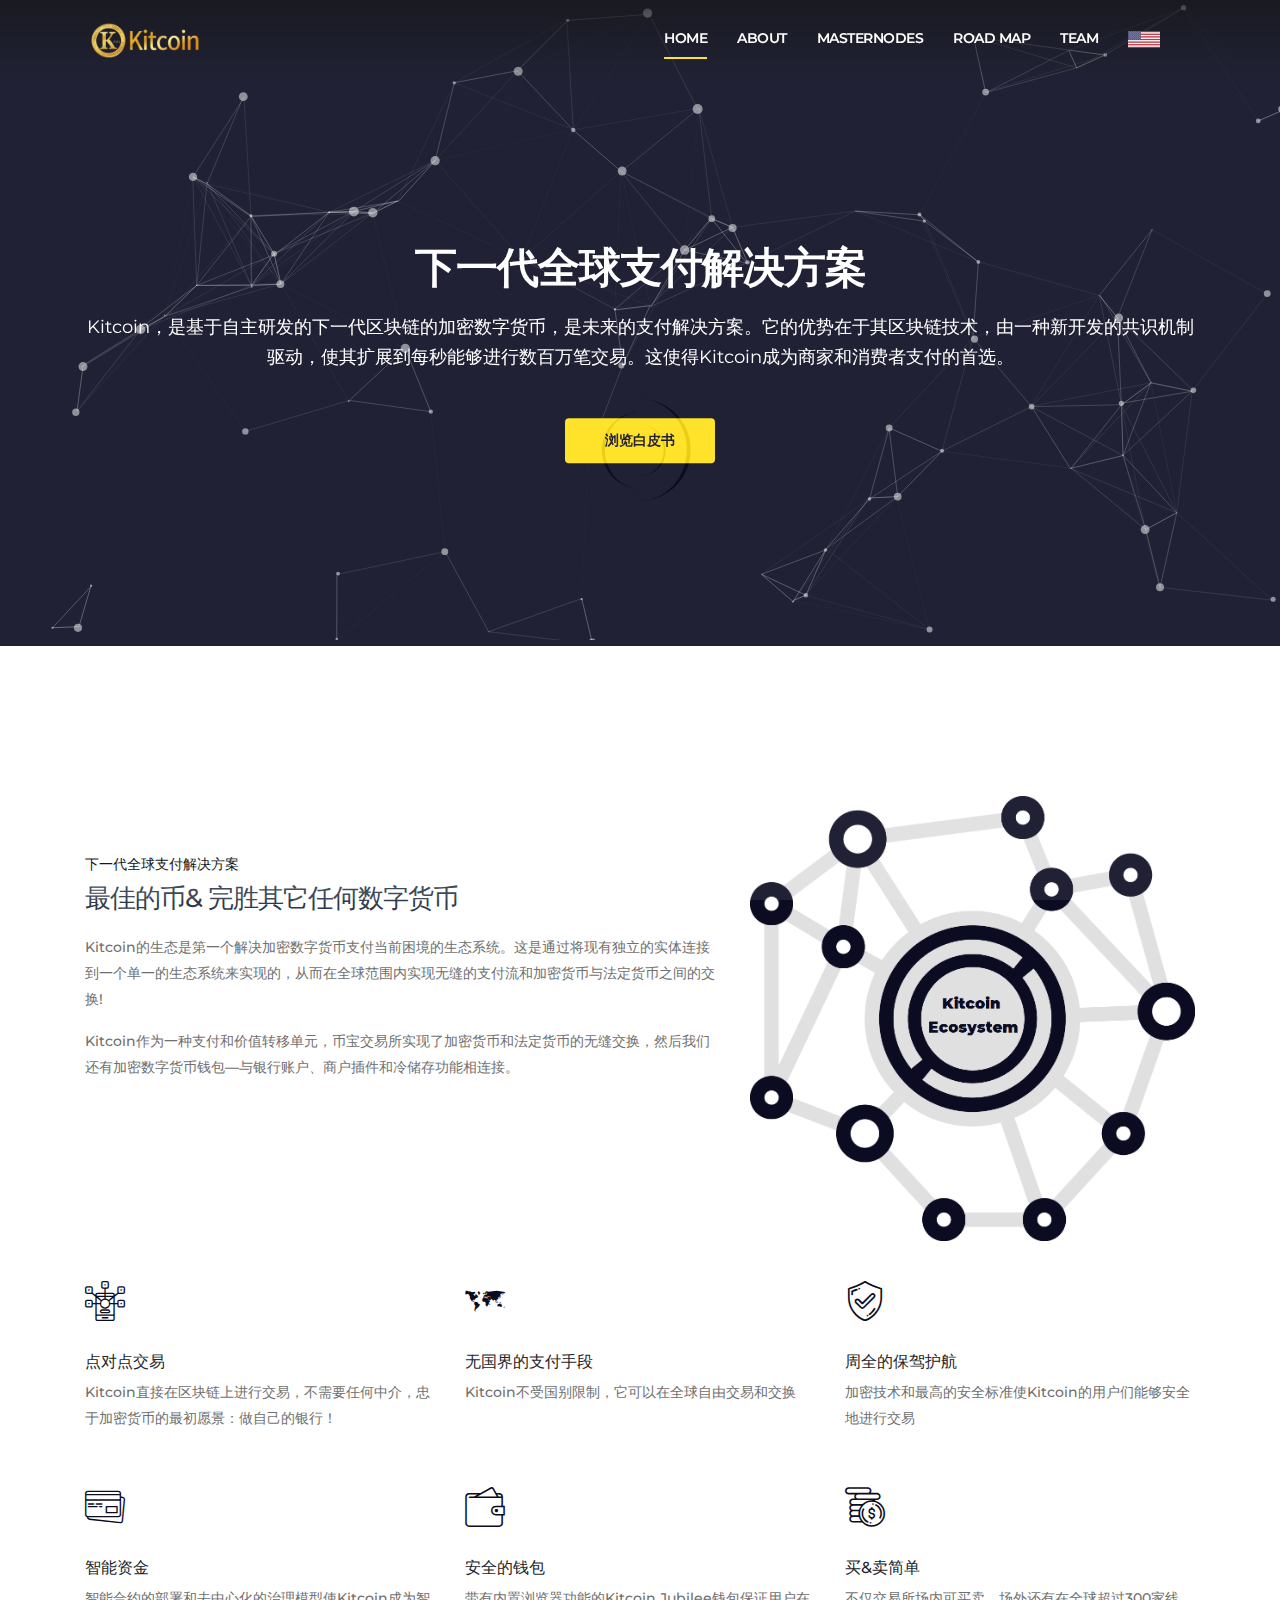
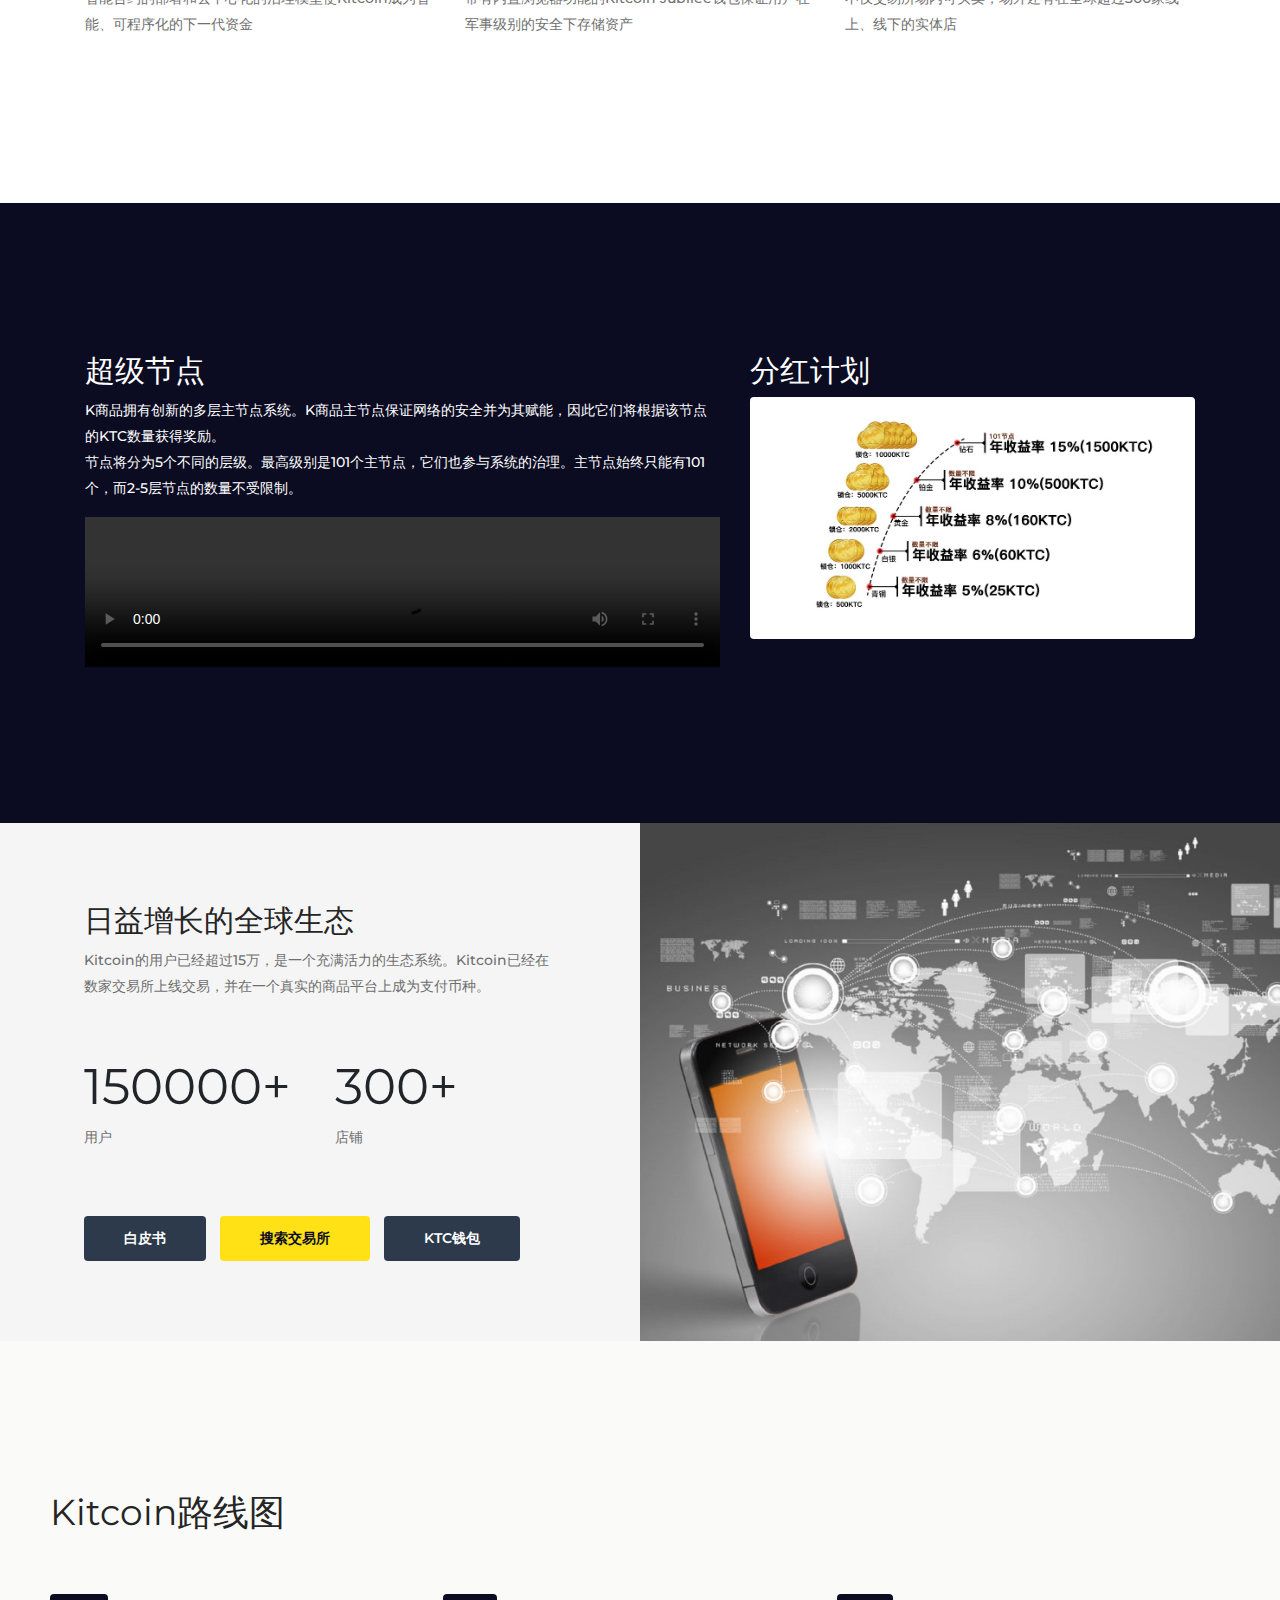
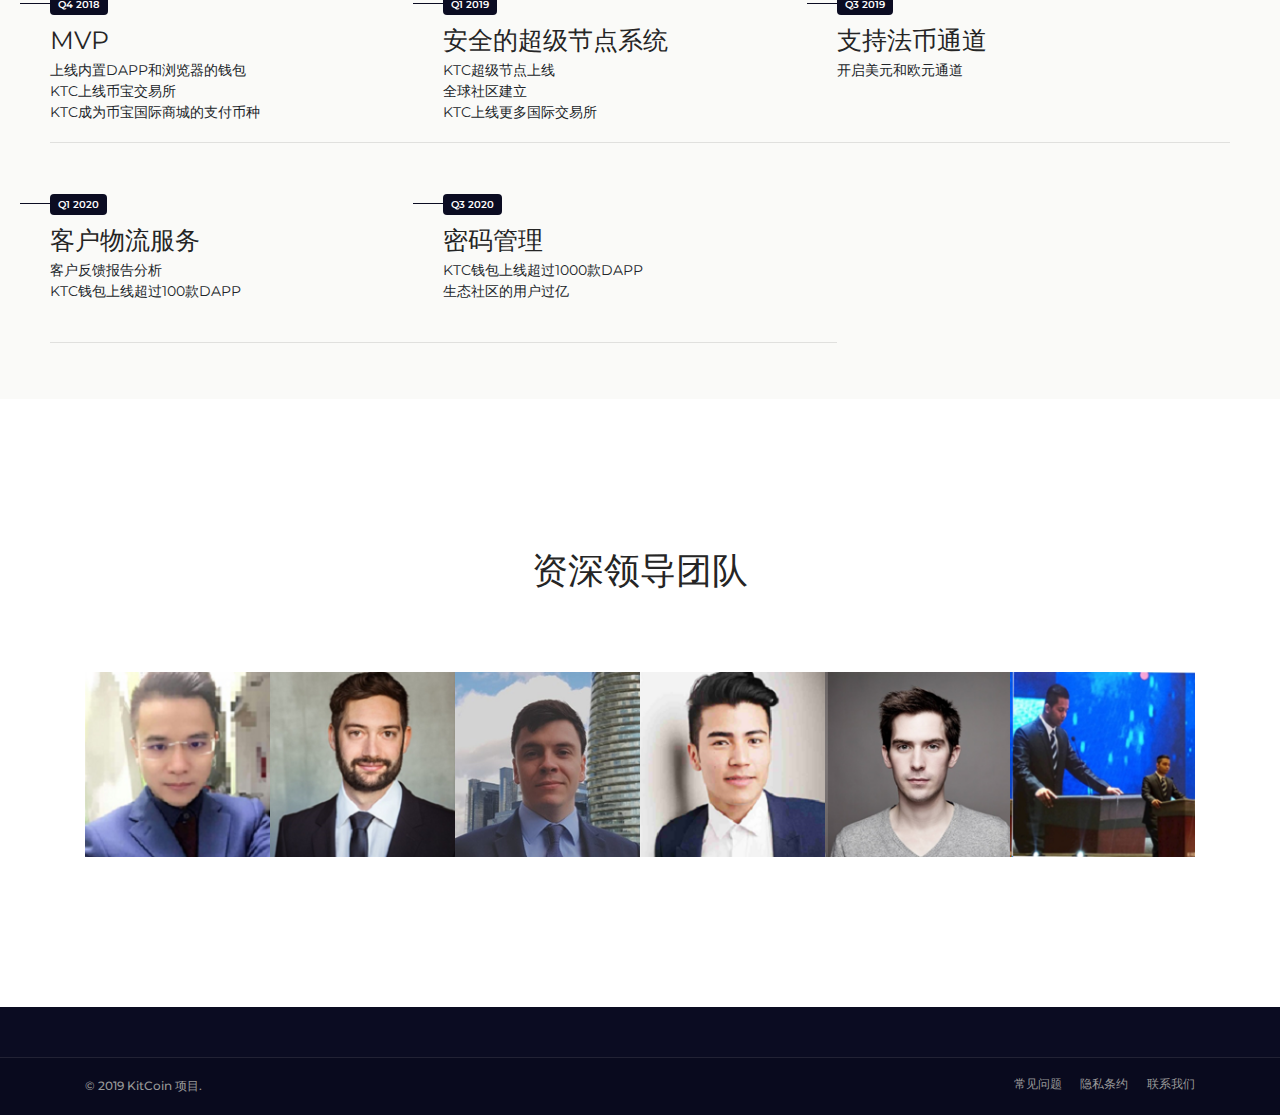
==== commit 6079ac3f: "Link to wallet" ====
--- a/index-cn.html
+++ b/index-cn.html
@@ -214,7 +214,7 @@
                 <p>店铺</p>
               </li>
             </ul>
-            <a href="uploads/kitcoin_ecosystem_whitepaper.pdf" target="_blank" class="btn">白皮书</a> <a href="https://bibo.gold/" target="_blank" class="btn btn-inverse">搜索交易所</a> </div>
+            <a href="uploads/kitcoin_ecosystem_whitepaper.pdf" target="_blank" class="btn">白皮书</a> <a href="https://bibo.gold/" target="_blank" class="btn btn-inverse">搜索交易所</a> <a href="http://app.kitcoin.info" target="_blank" class="btn ">KTC钱包</a></div>
         </div>
       </div>
     </section>
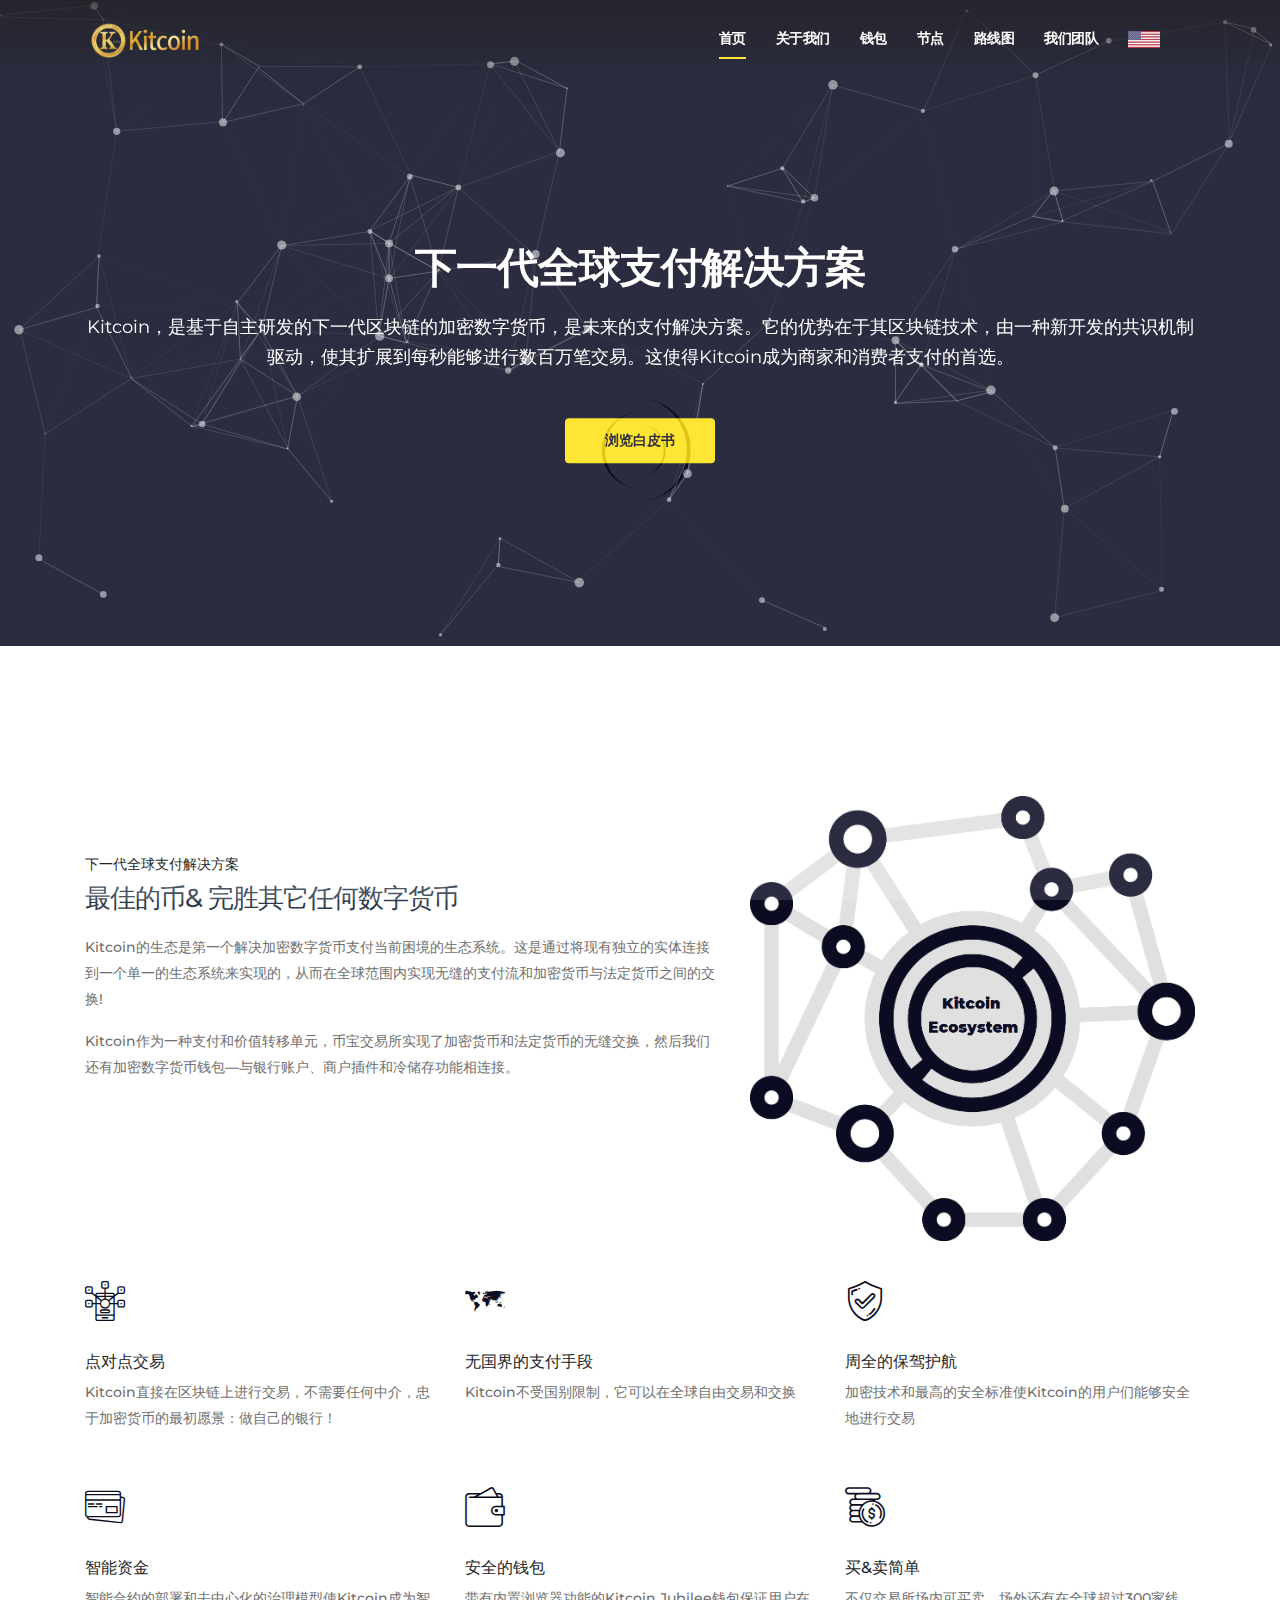
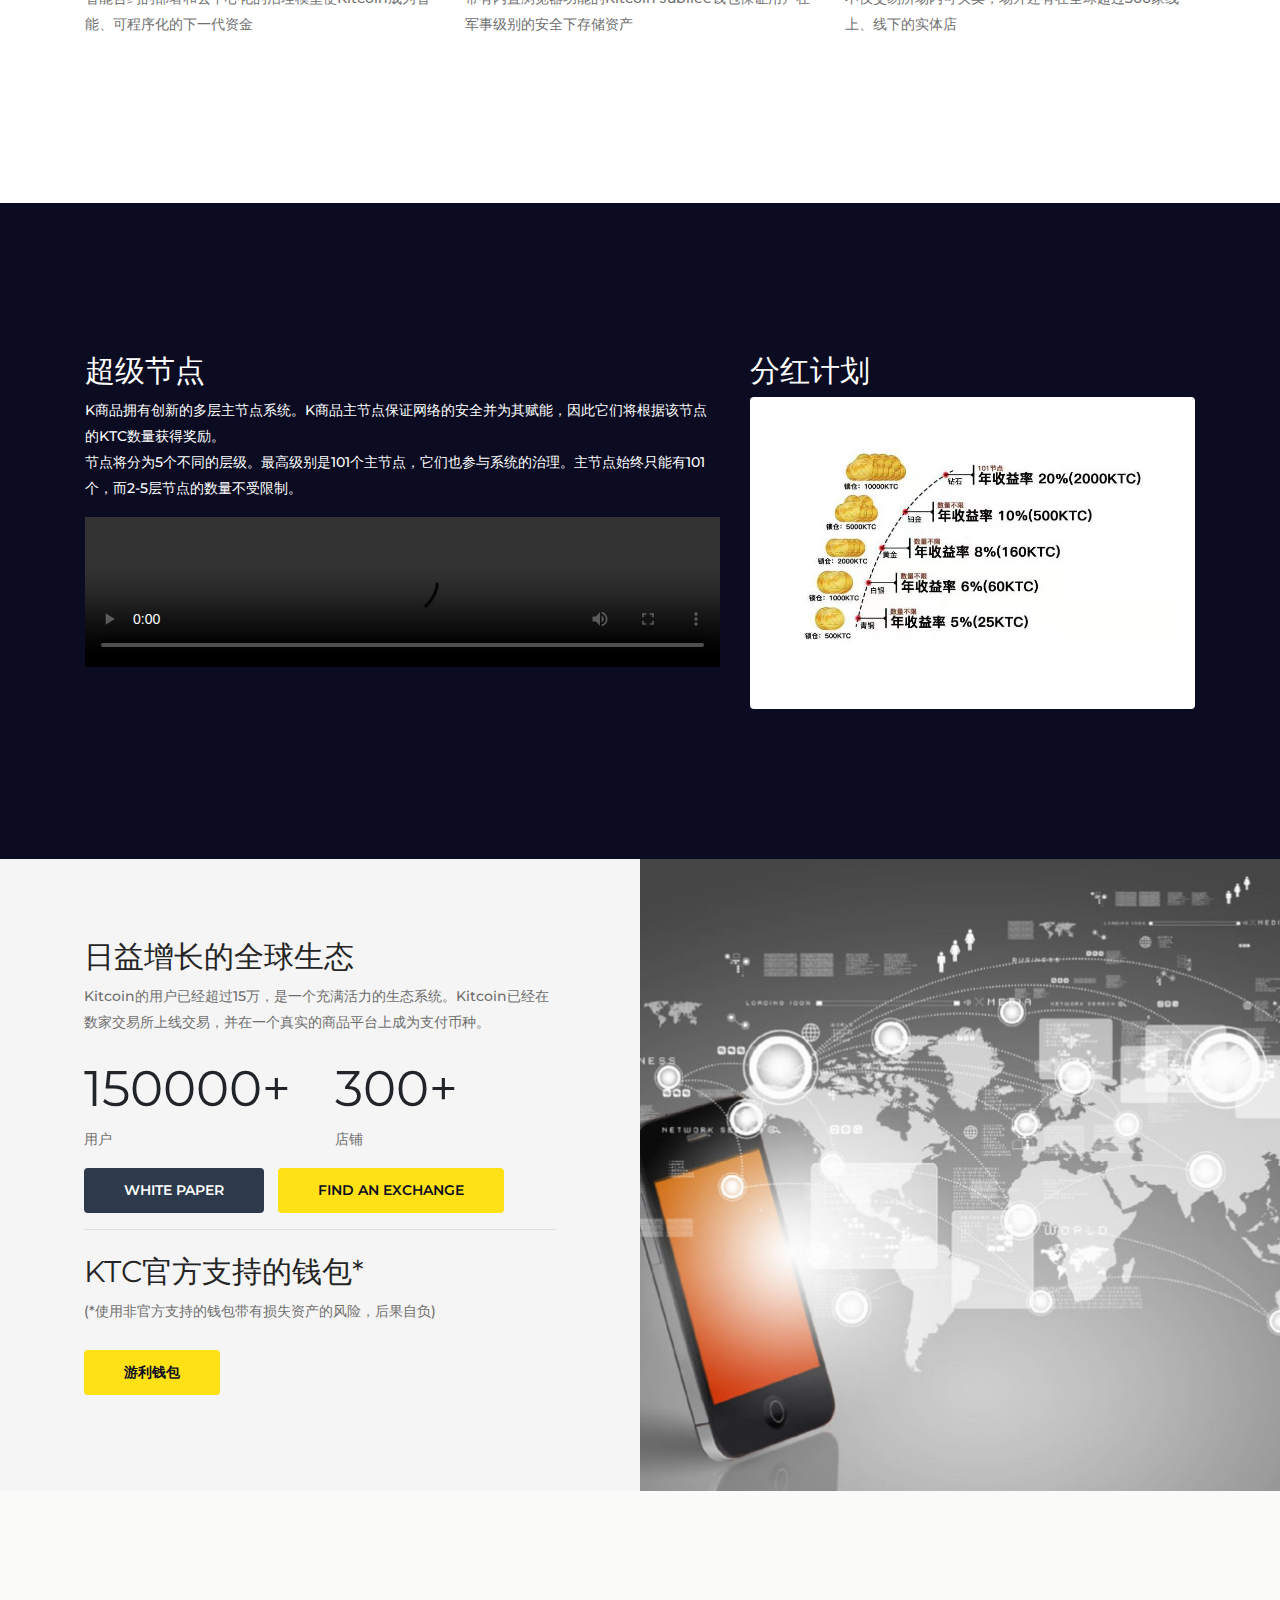
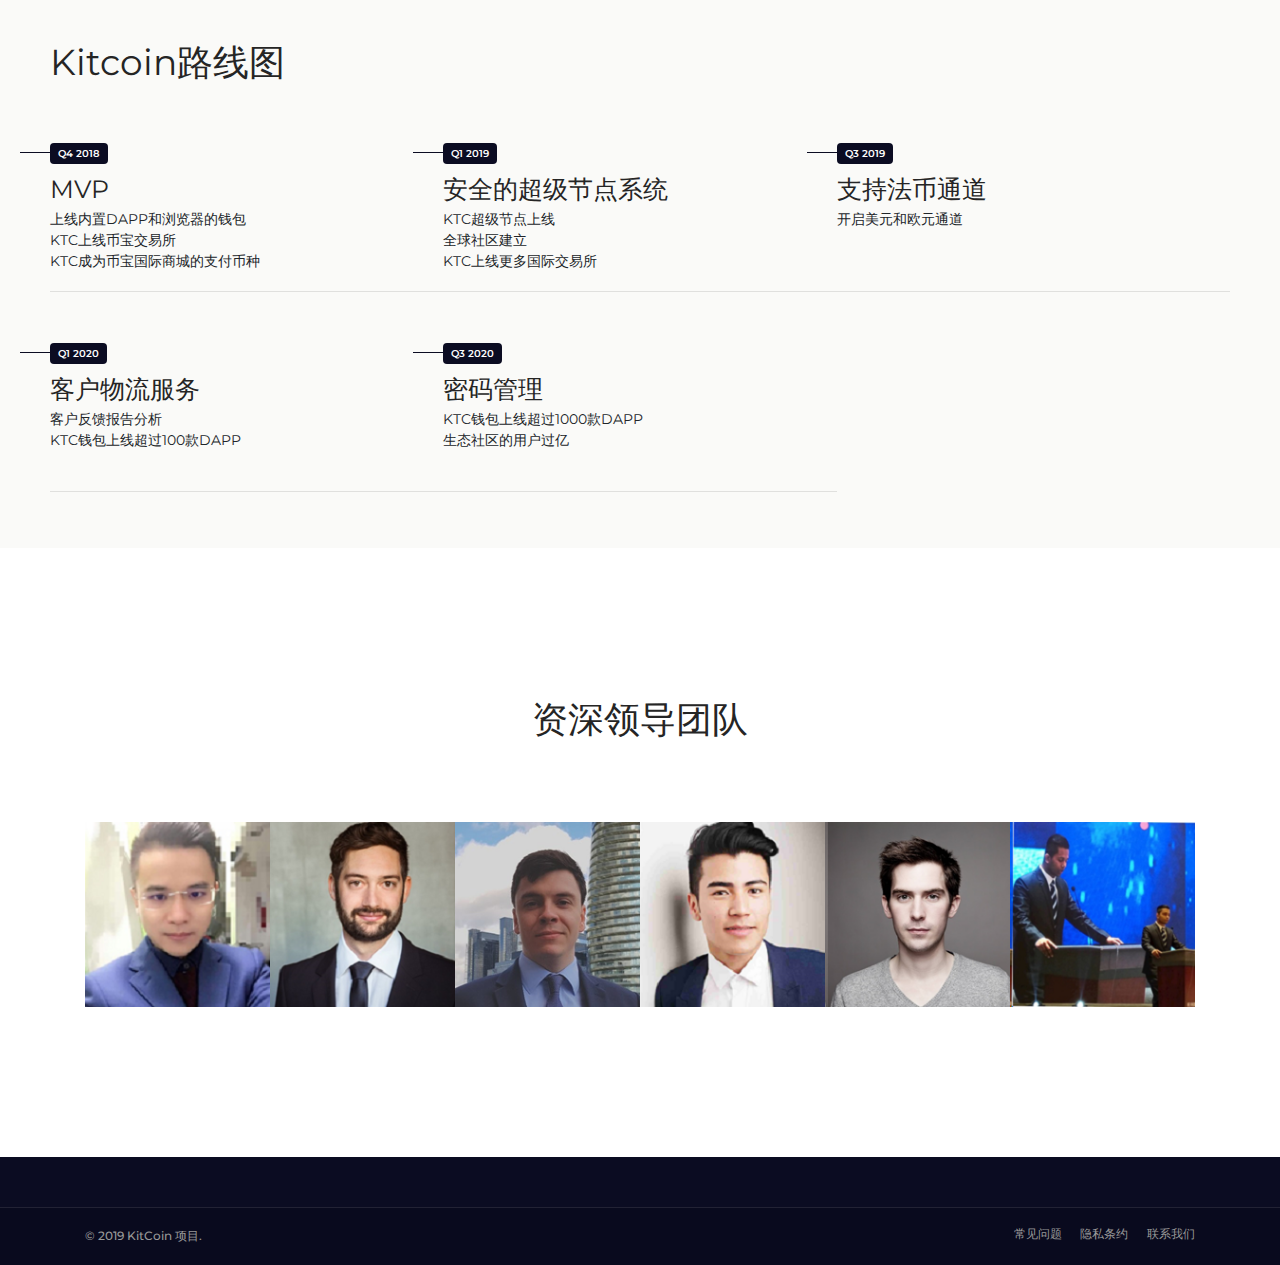
==== commit 56effa0d: "Add official wallet" ====
--- a/index-cn.html
+++ b/index-cn.html
@@ -55,11 +55,12 @@
         <button class="navbar-toggler collapsed" type="button" data-toggle="collapse" data-target="#navbarNav" aria-controls="navbarNav" aria-expanded="false" aria-label="Toggle navigation"> <span class="navbar-toggler-icon"></span> </button>
         <div class="collapse navbar-collapse" id="navbarNav">
           <ul class="nav">
-            <li class="scroll active"><a href="#hme">Home</a></li>
-            <li class="scroll"> <a href="#about">About </a> </li>
-            <li class="scroll"> <a href="#masternodes">Masternodes</a> </li>
-            <li class="scroll"> <a href="#roadmap">Road Map</a> </li>
-            <li class="scroll"> <a href="#team">Team</a> </li>
+            <li class="scroll active"><a href="#hme">首页</a></li>
+            <li class="scroll"> <a href="#about">关于我们</a> </li>
+            <li class="scroll"> <a href="#wallet">钱包 </a> </li>
+            <li class="scroll"> <a href="#masternodes">节点</a> </li>
+            <li class="scroll"> <a href="#roadmap">路线图</a> </li>
+            <li class="scroll"> <a href="#team">我们团队</a> </li>
             <li class="scroll"> <a href="./index.html"><img src="images/usa-flag.png" /></a> </li>
             <!--<li class="scroll"> <a href="#contact">Contact</a> </li>-->
           </ul>
@@ -196,7 +197,7 @@
     </section>
     
     <!-- ABOUT -->
-    <section class="about light-bg"> 
+    <section class="about light-bg" id="wallet"> 
       <!-- Right Background -->
       <div class="main-page-section half_left_layout">
         <div class="main-half-layout half_right_layout"> </div>
@@ -214,7 +215,12 @@
                 <p>店铺</p>
               </li>
             </ul>
-            <a href="uploads/kitcoin_ecosystem_whitepaper.pdf" target="_blank" class="btn">白皮书</a> <a href="https://bibo.gold/" target="_blank" class="btn btn-inverse">搜索交易所</a> <a href="http://app.kitcoin.info" target="_blank" class="btn ">KTC钱包</a></div>
+			<a href="uploads/kitcoin_ecosystem_whitepaper.pdf" target="_blank" class="btn">White Paper</a> <a href="https://bibo.gold/" target="_blank" class="btn btn-inverse">Find an Exchange</a> </div><hr>
+          <div class="about-us-con mt-4">
+			<h3>KTC官方支持的钱包*</h3>
+			<p>(*使用非官方支持的钱包带有损失资产的风险，后果自负)<br><br>
+			<a href="http://app.kitcoin.info" target="_blank" class="btn btn-inverse ">游利钱包</a></p>
+
         </div>
       </div>
     </section>
--- a/css/style.css
+++ b/css/style.css
@@ -1049,8 +1049,8 @@
 			Count Info
 ========================================================*/
 .count-info {
-	margin-top: 50px;
-	margin-bottom: 50px;
+	/*margin-top: 50px;
+	margin-bottom: 50px;*/
 }
 .count-info li {
 }
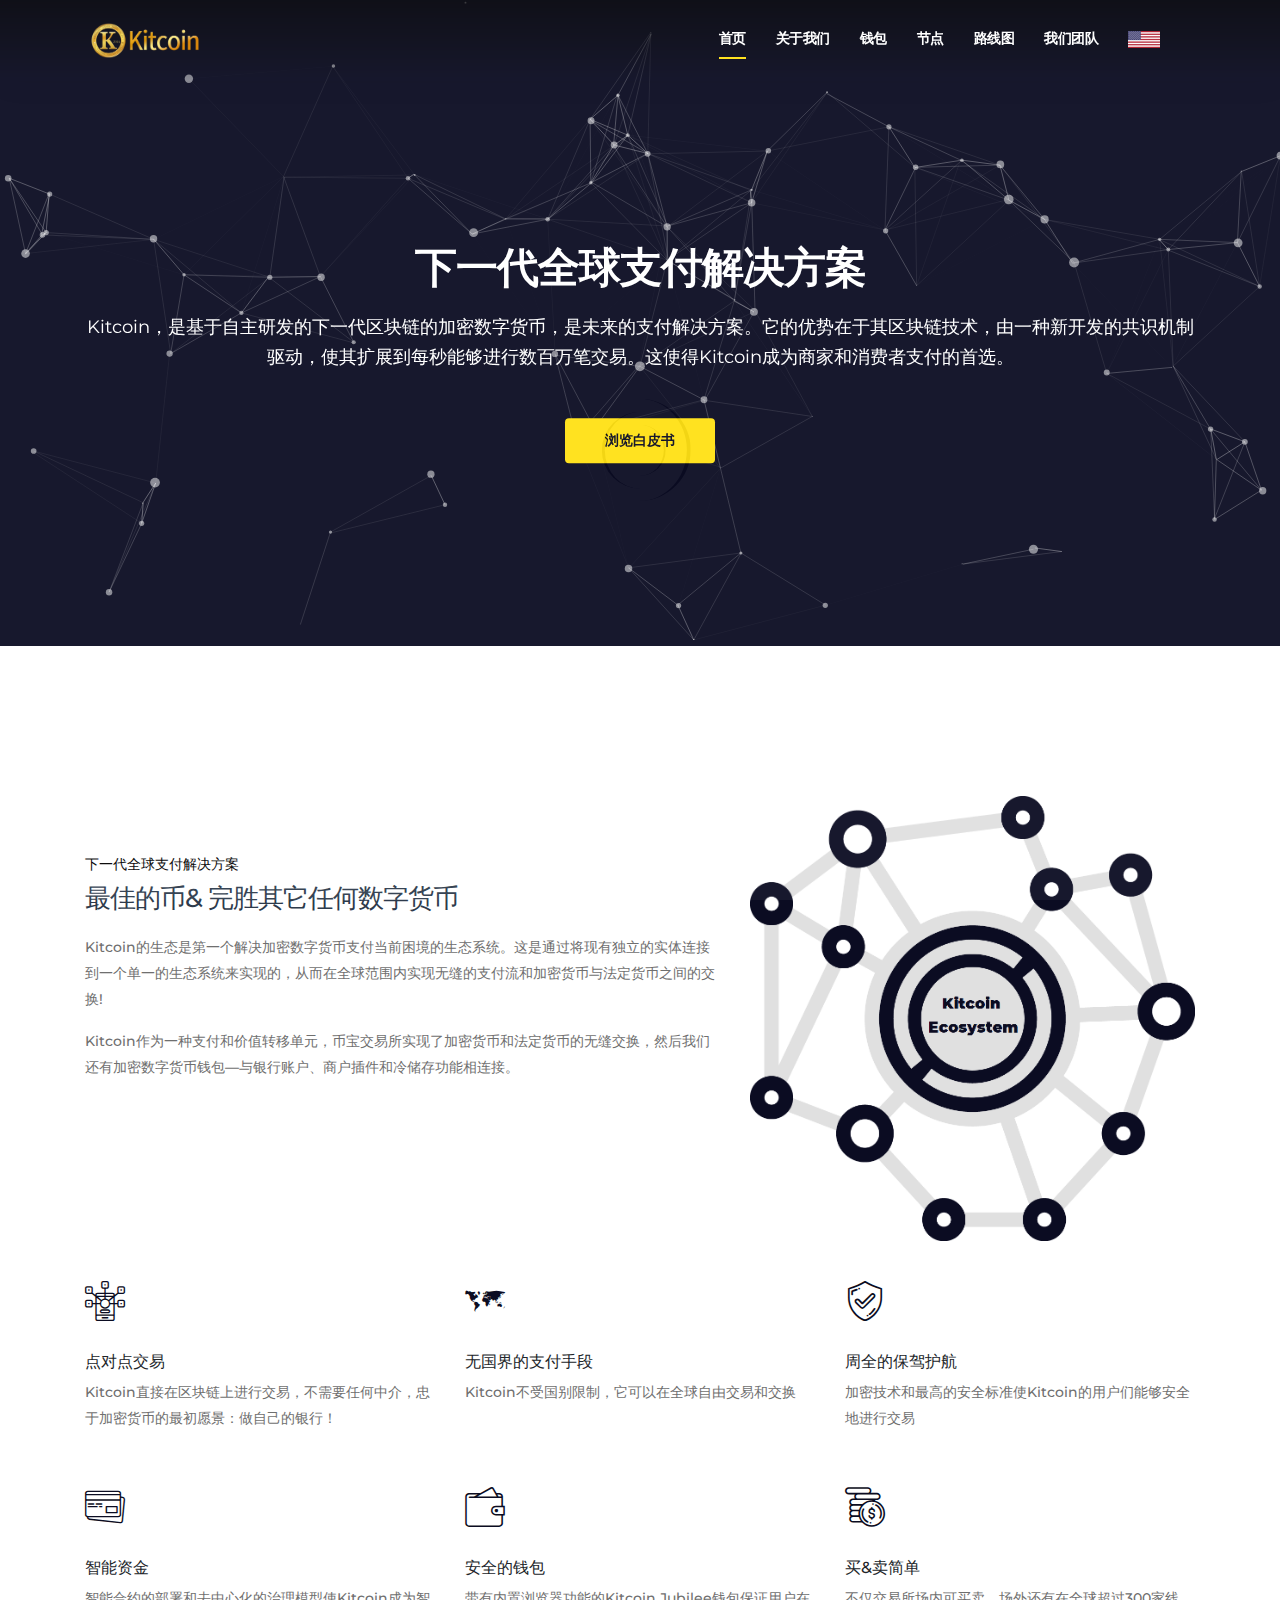
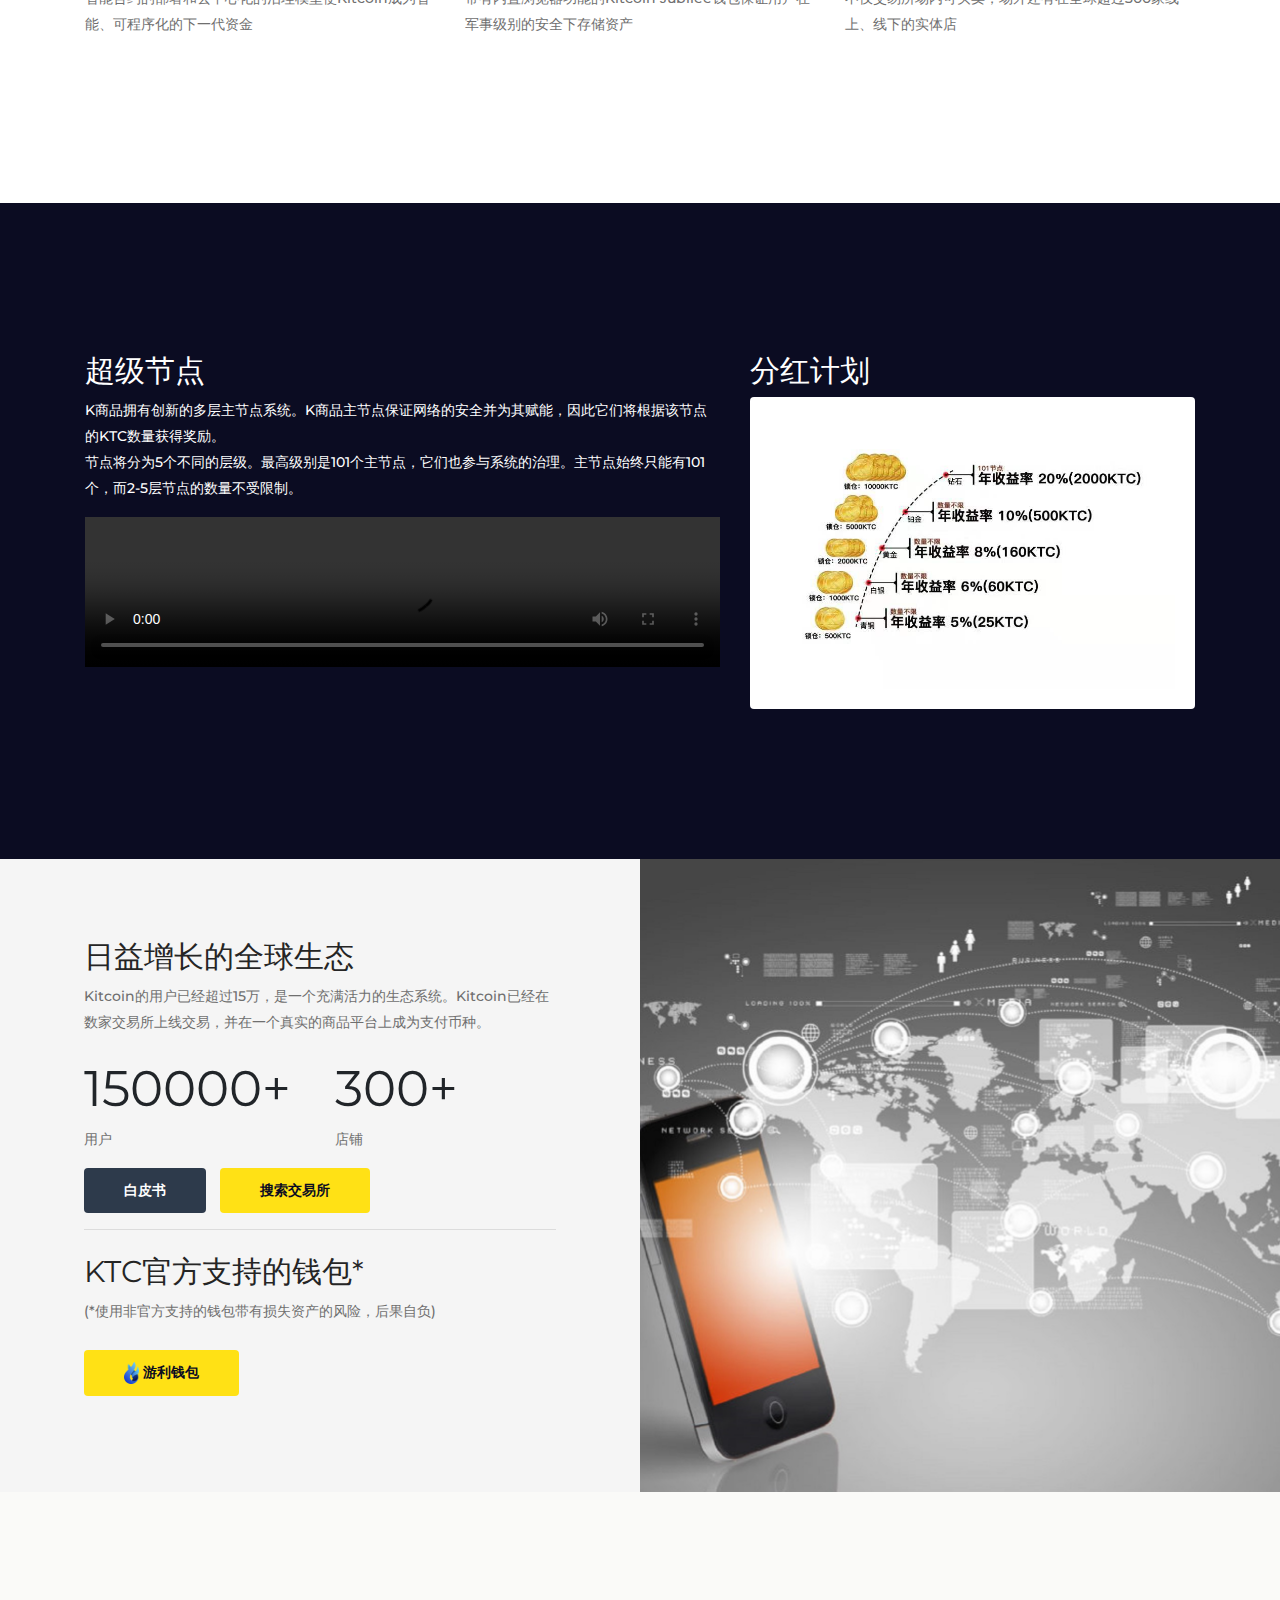
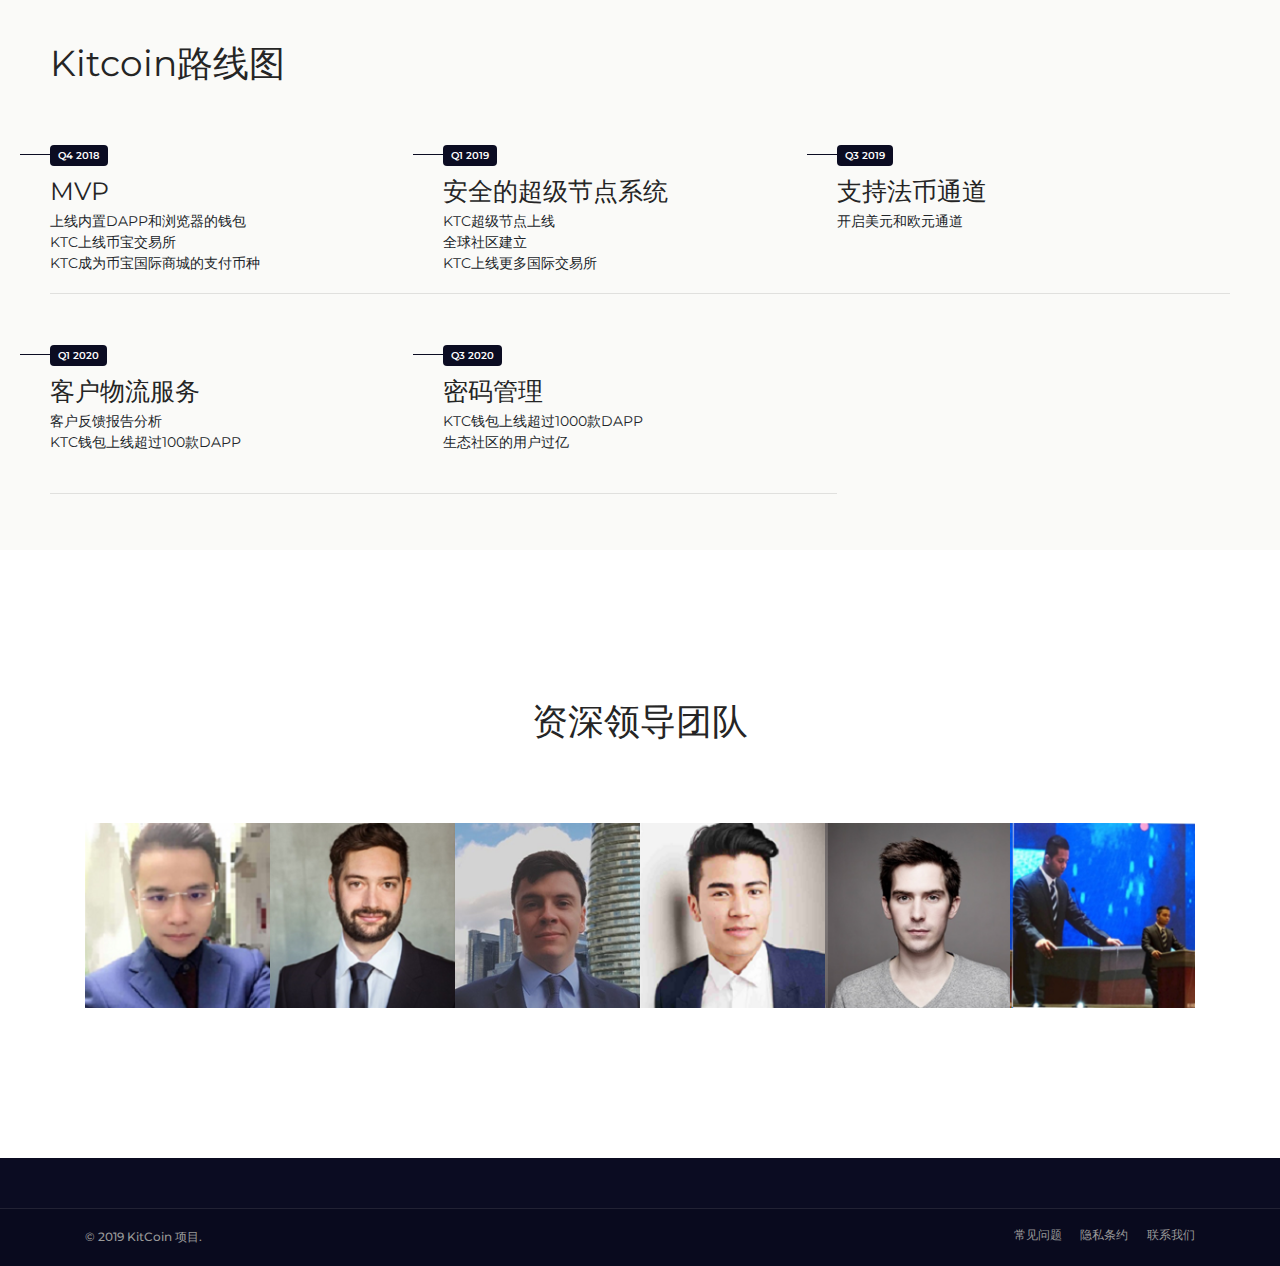
==== commit b721a521: "Wallet logo" ====
--- a/index-cn.html
+++ b/index-cn.html
@@ -215,11 +215,11 @@
                 <p>店铺</p>
               </li>
             </ul>
-			<a href="uploads/kitcoin_ecosystem_whitepaper.pdf" target="_blank" class="btn">White Paper</a> <a href="https://bibo.gold/" target="_blank" class="btn btn-inverse">Find an Exchange</a> </div><hr>
+            <a href="uploads/kitcoin_ecosystem_whitepaper.pdf" target="_blank" class="btn">白皮书</a> <a href="https://bibo.gold/" target="_blank" class="btn btn-inverse">搜索交易所</a> </div><hr>
           <div class="about-us-con mt-4">
 			<h3>KTC官方支持的钱包*</h3>
 			<p>(*使用非官方支持的钱包带有损失资产的风险，后果自负)<br><br>
-			<a href="http://app.kitcoin.info" target="_blank" class="btn btn-inverse ">游利钱包</a></p>
+			<a href="http://app.kitcoin.info" target="_blank" class="btn btn-inverse "><img src="images/jubilee-small.png" /> 游利钱包</a></p>
 
         </div>
       </div>
